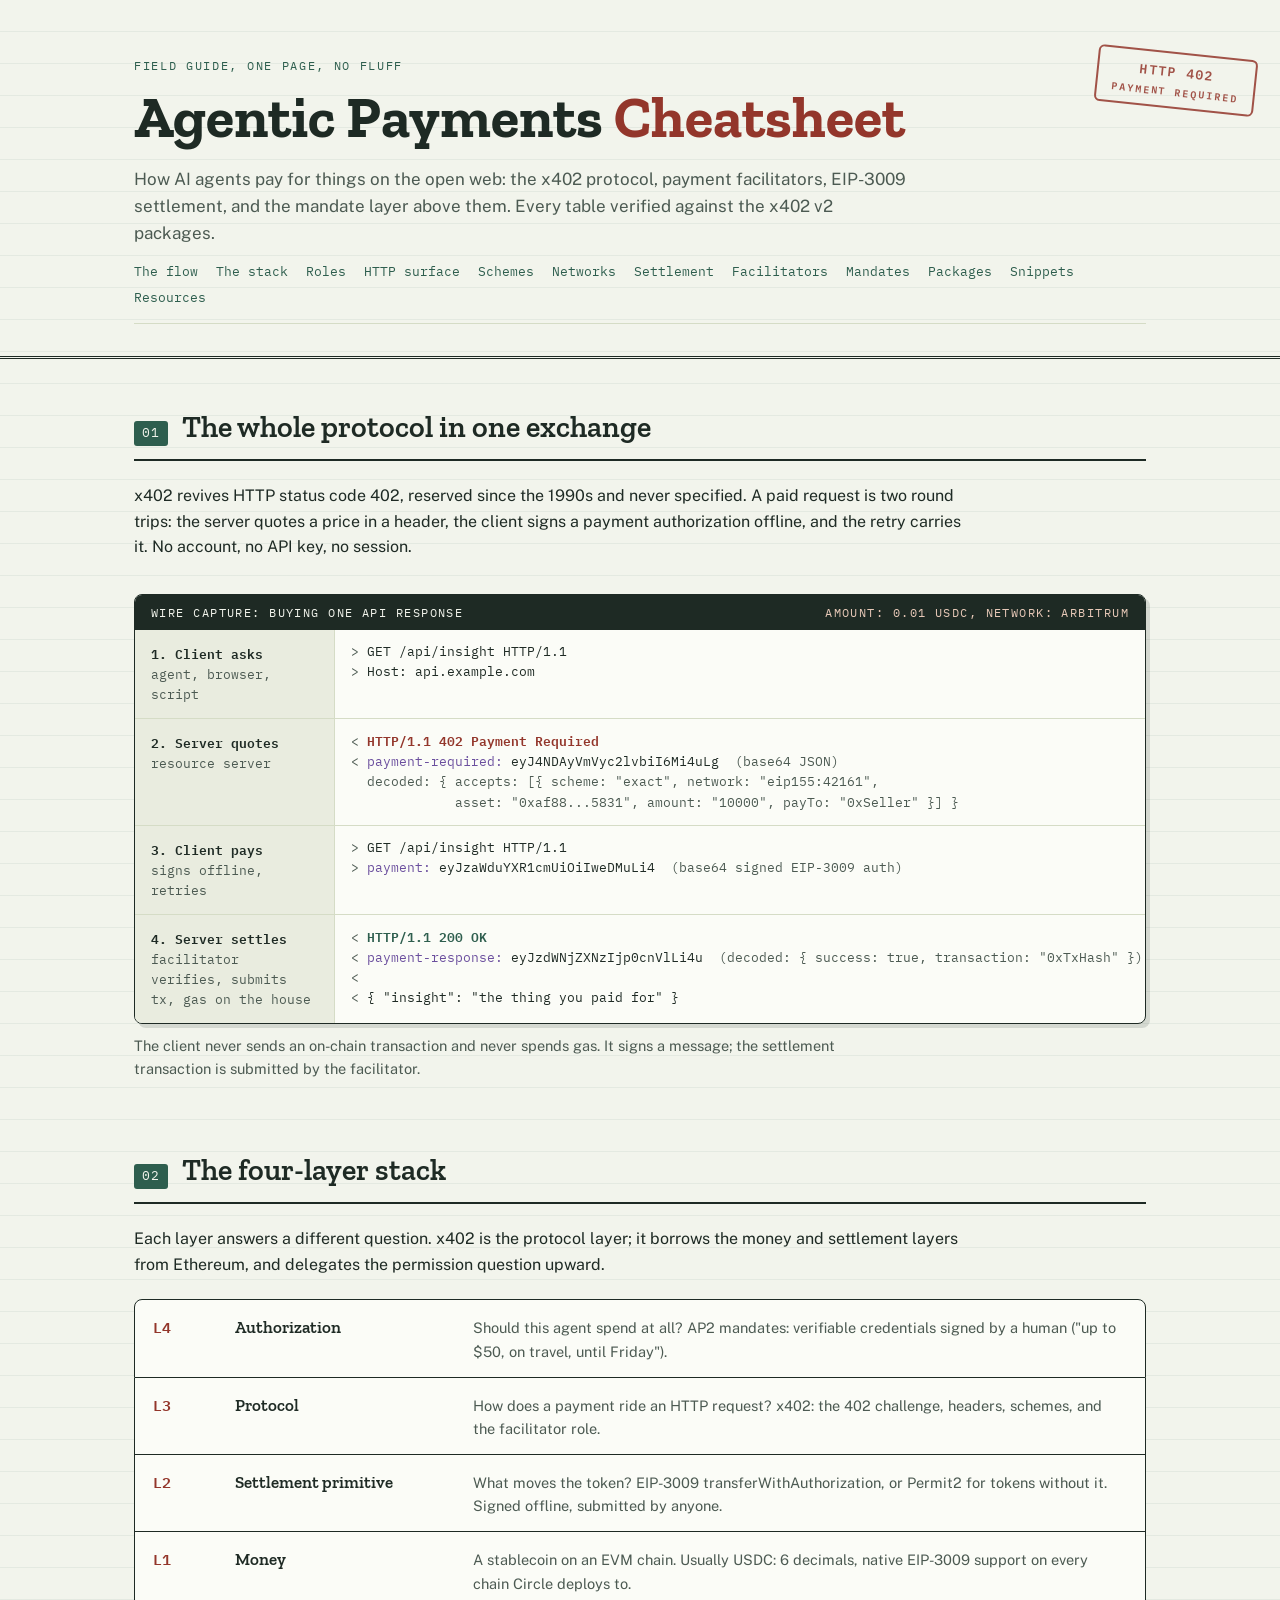
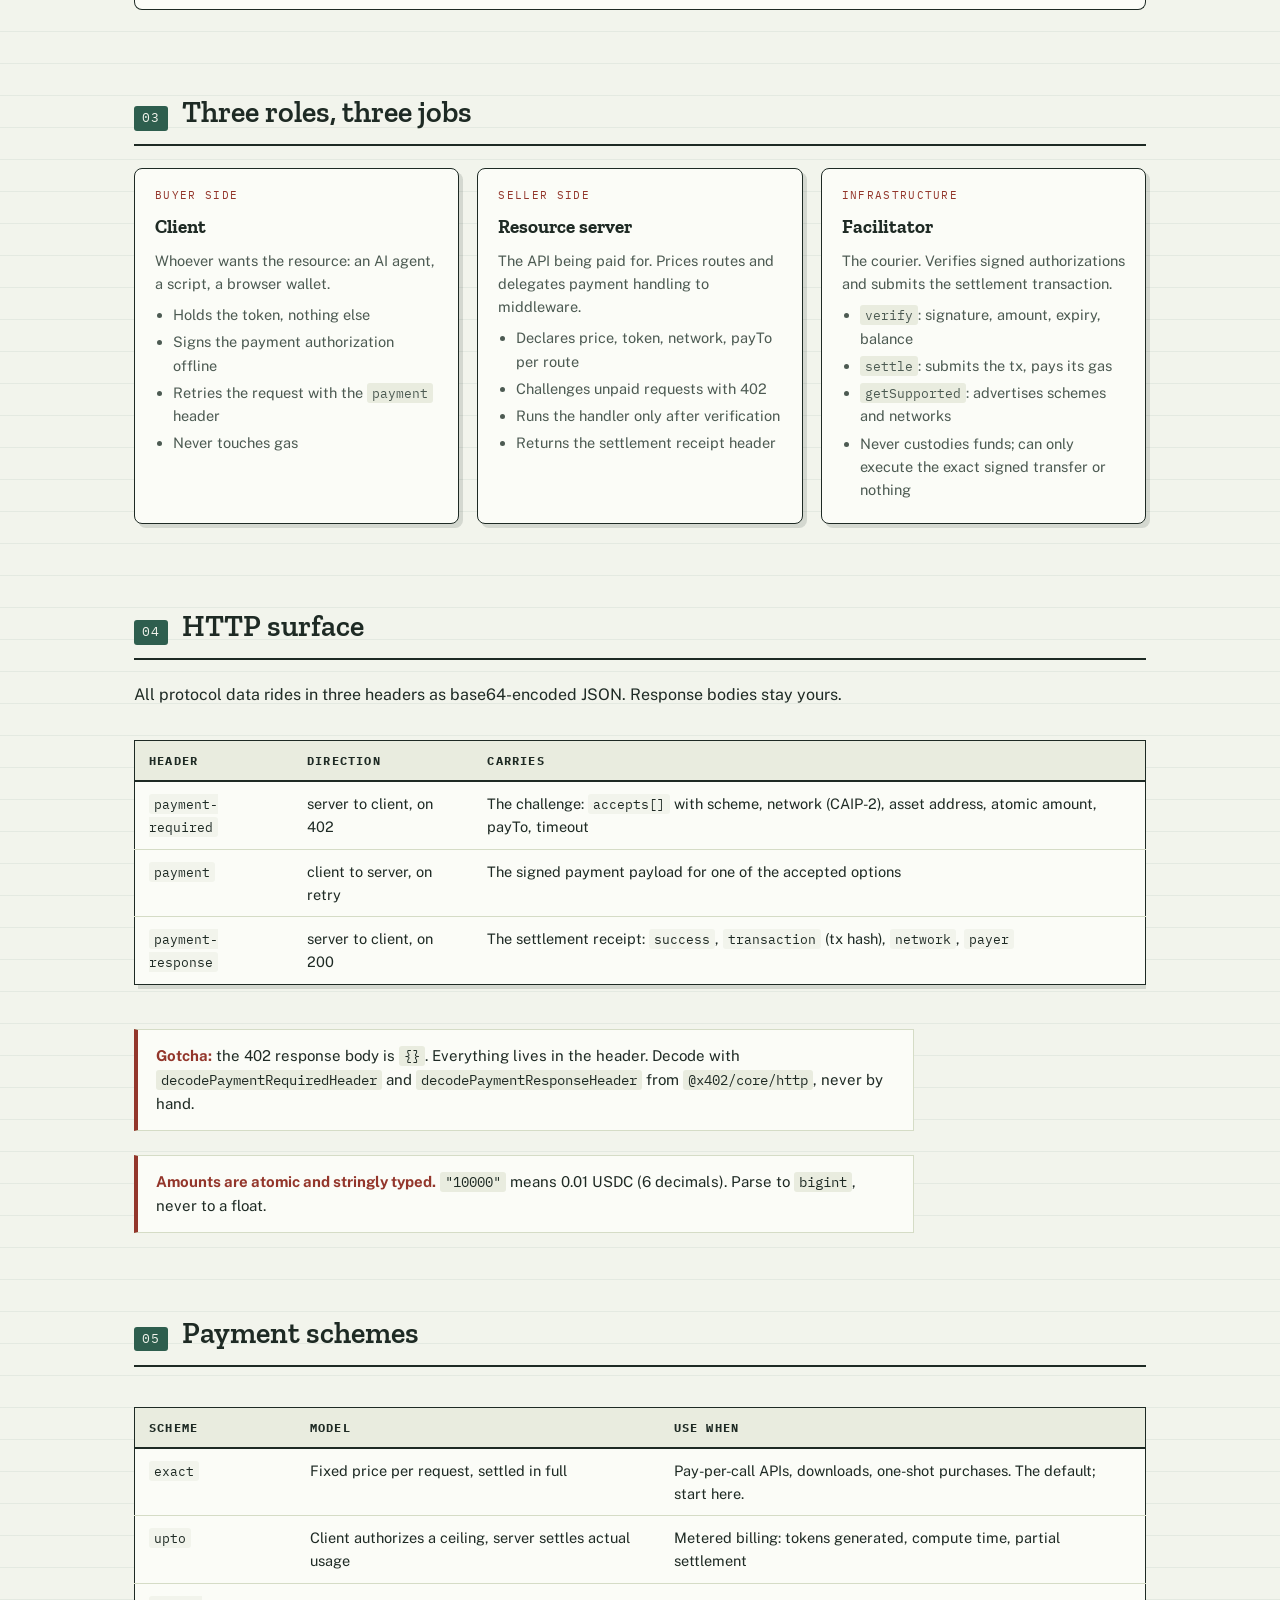
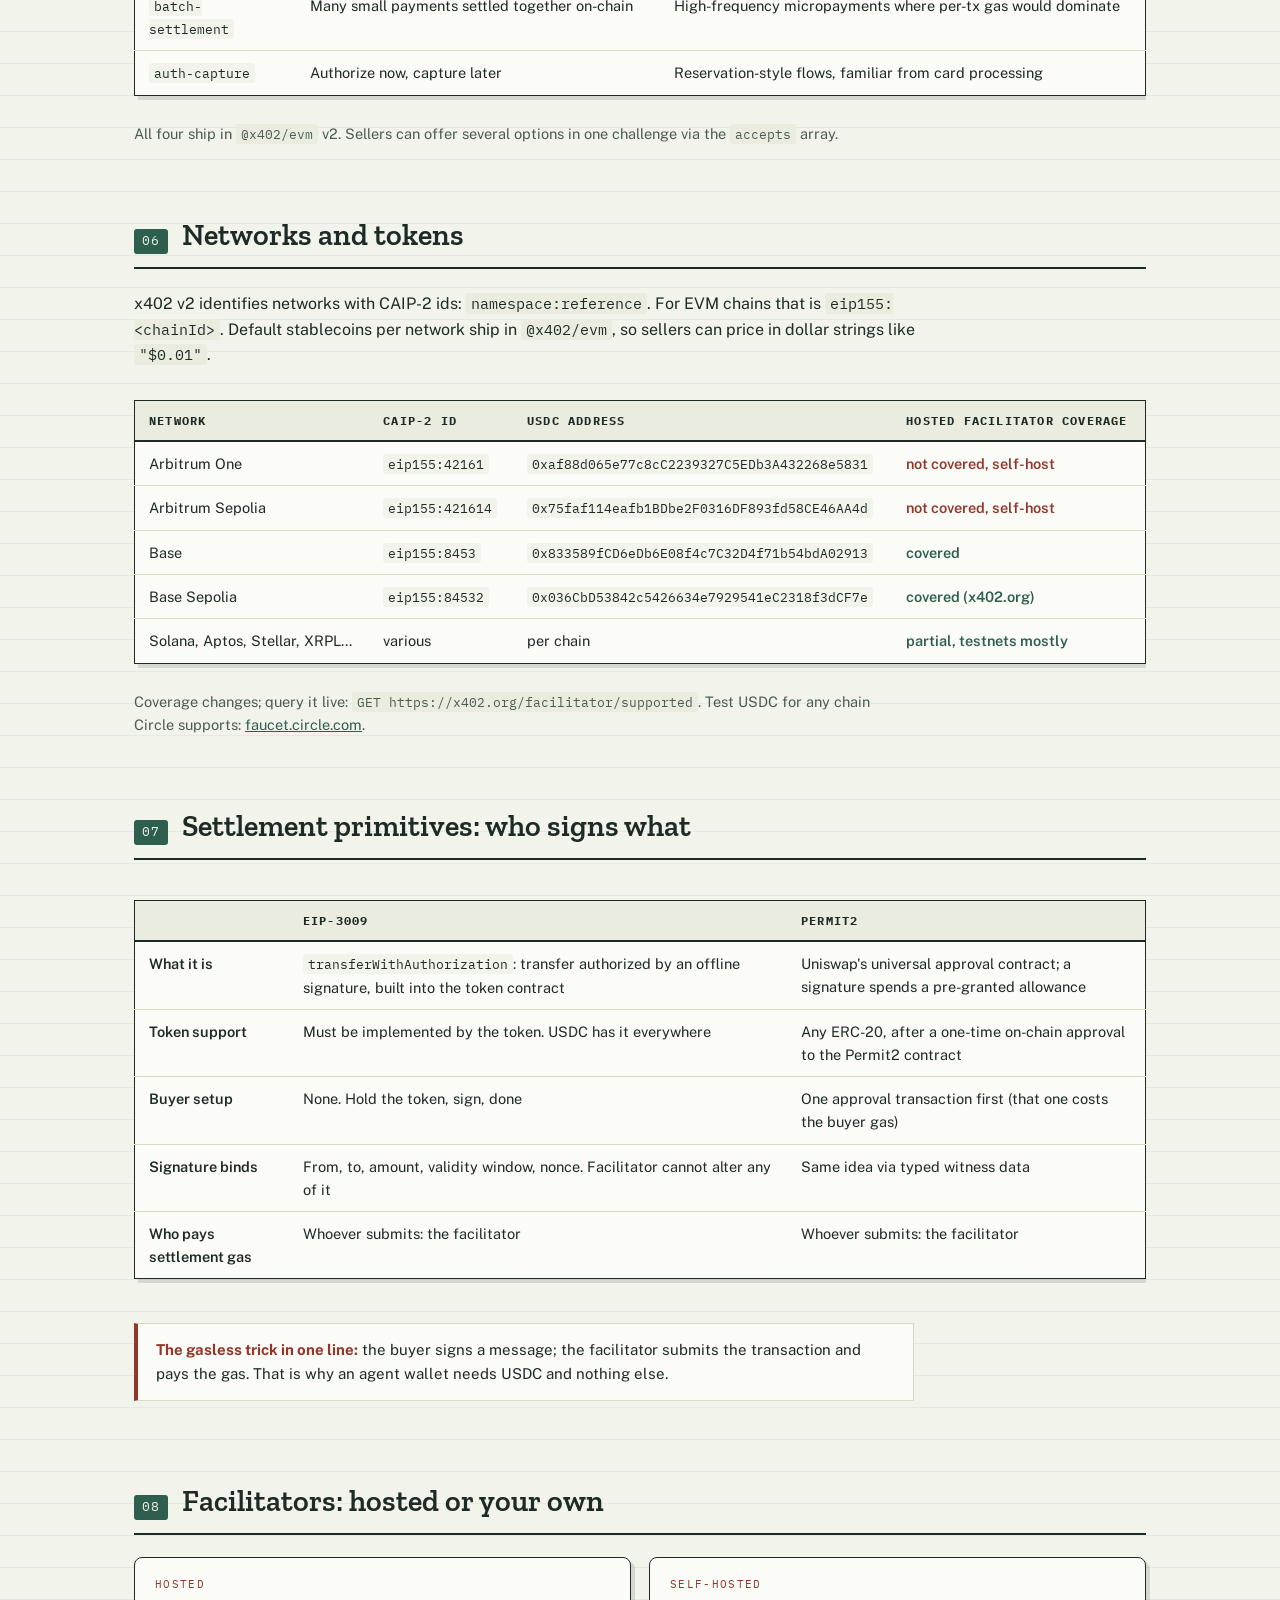
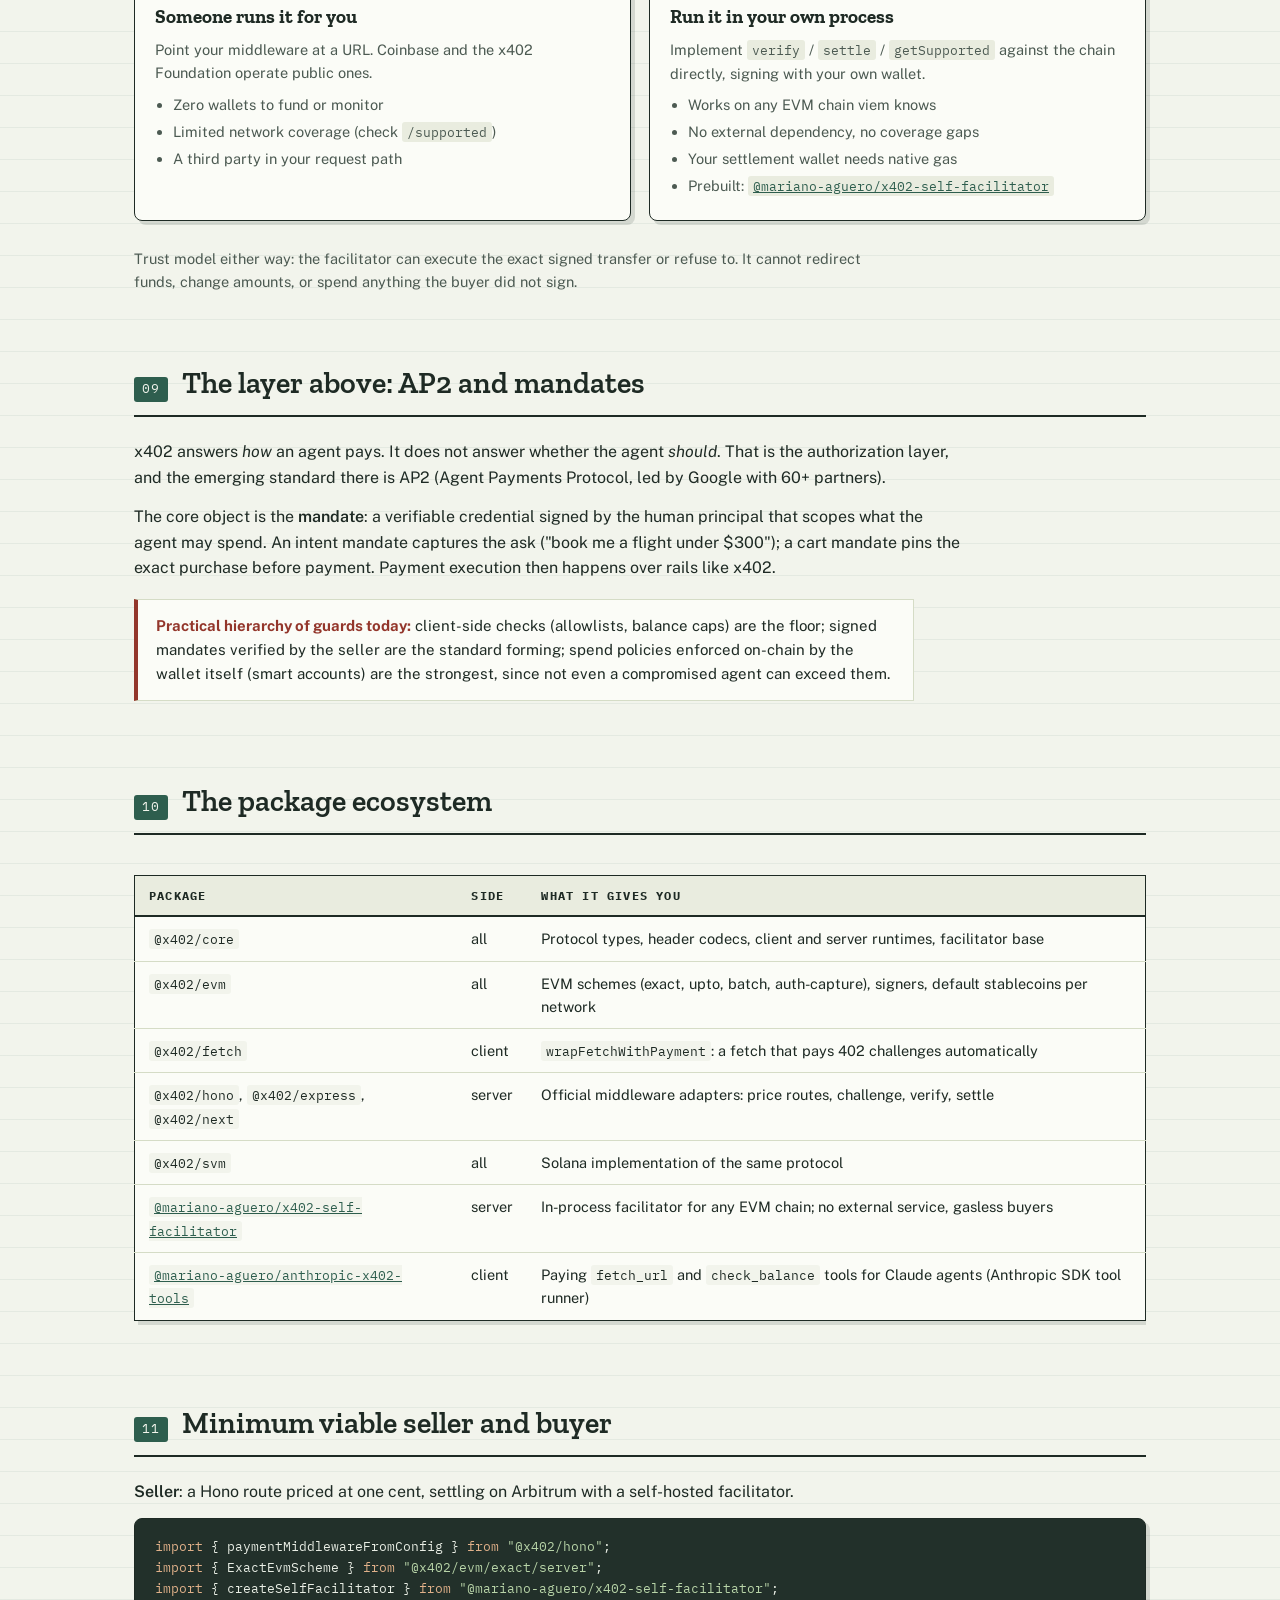
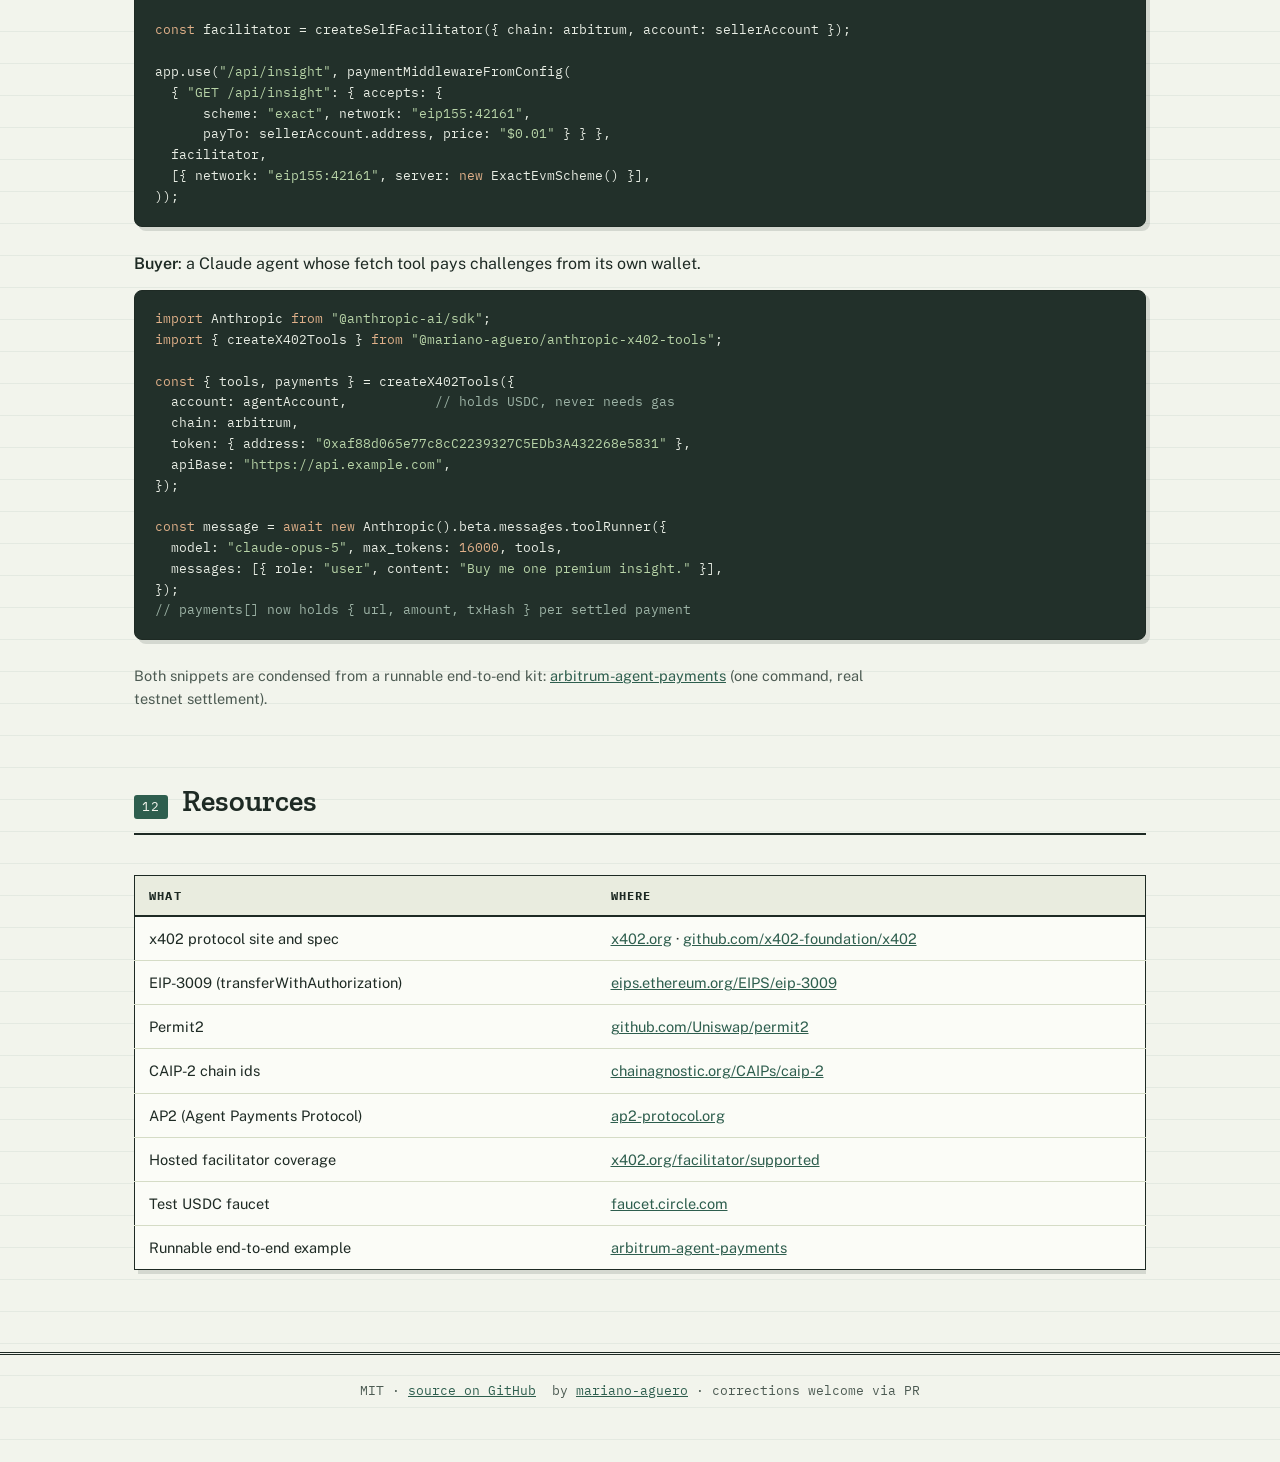
==== index.html @ 31dd8551 "feat: publish the agentic payments cheatsheet Single-page field guide to the x402 stack: the annotat" ====
<!DOCTYPE html>
<html lang="en">
<head>
<meta charset="utf-8">
<meta name="viewport" content="width=device-width, initial-scale=1">
<title>Agentic Payments Cheatsheet: x402, facilitators, EIP-3009 and AP2</title>
<meta name="description" content="A one-page field guide to the AI agent payment stack: the x402 protocol, payment facilitators, EIP-3009 and Permit2 settlement, CAIP-2 networks, and AP2 mandates.">
<link rel="preconnect" href="https://fonts.googleapis.com">
<link rel="preconnect" href="https://fonts.gstatic.com" crossorigin>
<link href="https://fonts.googleapis.com/css2?family=Zilla+Slab:wght@500;600;700&family=Public+Sans:wght@400;500;600&family=IBM+Plex+Mono:wght@400;500;600&display=swap" rel="stylesheet">
<style>
  :root {
    --paper: #f2f4ec;
    --paper-deep: #e9ecdf;
    --rule: #d5dcc6;
    --ink: #1e2a24;
    --ink-soft: #4c5a52;
    --oxblood: #93362b;
    --ledger: #2e5e4e;
    --card: #fbfcf7;
    --mono: "IBM Plex Mono", ui-monospace, SFMono-Regular, Menlo, monospace;
    --sans: "Public Sans", system-ui, -apple-system, sans-serif;
    --slab: "Zilla Slab", Rockwell, serif;
  }
  * { box-sizing: border-box; margin: 0; padding: 0; }
  html { scroll-behavior: smooth; }
  @media (prefers-reduced-motion: reduce) { html { scroll-behavior: auto; } }
  body {
    font-family: var(--sans);
    color: var(--ink);
    background:
      repeating-linear-gradient(to bottom, transparent 0, transparent 31px, rgba(46, 94, 78, 0.07) 31px, rgba(46, 94, 78, 0.07) 32px),
      var(--paper);
    line-height: 1.6;
    font-size: 16px;
  }
  .wrap { max-width: 1060px; margin: 0 auto; padding: 0 24px; }

  /* Masthead */
  header.masthead {
    border-bottom: 3px double var(--ink);
    padding: 56px 0 32px;
    position: relative;
  }
  .masthead .eyebrow {
    font-family: var(--mono);
    font-size: 12px;
    letter-spacing: 0.14em;
    text-transform: uppercase;
    color: var(--ledger);
    margin-bottom: 12px;
  }
  .masthead h1 {
    font-family: var(--slab);
    font-weight: 700;
    font-size: clamp(34px, 6vw, 58px);
    line-height: 1.05;
    max-width: 14em;
  }
  .masthead h1 em { font-style: normal; color: var(--oxblood); }
  .masthead p.lede {
    max-width: 46em;
    margin-top: 18px;
    font-size: 17px;
    color: var(--ink-soft);
  }
  .stamp {
    position: absolute;
    right: 24px;
    top: 52px;
    transform: rotate(6deg);
    font-family: var(--mono);
    font-weight: 600;
    font-size: 13px;
    letter-spacing: 0.1em;
    color: var(--oxblood);
    border: 2.5px solid var(--oxblood);
    border-radius: 6px;
    padding: 8px 14px;
    text-transform: uppercase;
    opacity: 0.85;
    text-align: center;
  }
  .stamp small { display: block; font-size: 10px; letter-spacing: 0.2em; }
  @media (max-width: 720px) { .stamp { position: static; display: inline-block; margin-top: 20px; transform: rotate(-2deg); } }

  nav.toc {
    font-family: var(--mono);
    font-size: 13px;
    padding: 14px 0;
    border-bottom: 1px solid var(--rule);
    display: flex;
    flex-wrap: wrap;
    gap: 6px 18px;
  }
  nav.toc a { color: var(--ledger); text-decoration: none; }
  nav.toc a:hover, nav.toc a:focus-visible { color: var(--oxblood); text-decoration: underline; }

  /* Sections as ledger entries */
  section { padding: 44px 0 8px; }
  .entry-head {
    display: flex;
    align-items: baseline;
    gap: 14px;
    border-bottom: 2px solid var(--ink);
    padding-bottom: 8px;
    margin-bottom: 22px;
  }
  .entry-head .no {
    font-family: var(--mono);
    font-size: 13px;
    color: var(--paper);
    background: var(--ledger);
    padding: 2px 8px;
    border-radius: 3px;
    letter-spacing: 0.06em;
  }
  .entry-head h2 {
    font-family: var(--slab);
    font-weight: 600;
    font-size: clamp(22px, 3.4vw, 30px);
  }
  section > .wrap > p, section .prose p { max-width: 52em; margin-bottom: 14px; }
  .note { color: var(--ink-soft); font-size: 14.5px; max-width: 52em; }
  a { color: var(--ledger); }
  a:hover { color: var(--oxblood); }
  code { font-family: var(--mono); font-size: 0.92em; background: var(--paper-deep); padding: 1px 5px; border-radius: 3px; }
  strong { font-weight: 600; }

  /* Wire capture (hero signature) */
  .wire {
    background: var(--card);
    border: 1.5px solid var(--ink);
    border-radius: 8px;
    box-shadow: 4px 4px 0 rgba(30, 42, 36, 0.14);
    margin: 34px 0 10px;
    overflow: hidden;
  }
  .wire-title {
    font-family: var(--mono);
    font-size: 12px;
    letter-spacing: 0.12em;
    text-transform: uppercase;
    background: var(--ink);
    color: var(--paper);
    padding: 8px 16px;
    display: flex;
    justify-content: space-between;
    gap: 12px;
    flex-wrap: wrap;
  }
  .wire-title .amt { color: #e8c9b8; }
  .wire ol { list-style: none; }
  .wire li {
    display: grid;
    grid-template-columns: 200px 1fr;
    border-top: 1px solid var(--rule);
  }
  .wire li:first-child { border-top: 0; }
  .wire .who {
    font-family: var(--mono);
    font-size: 12.5px;
    padding: 14px 16px;
    color: var(--ink-soft);
    border-right: 1px solid var(--rule);
    background: var(--paper-deep);
  }
  .wire .who b { color: var(--ink); display: block; font-weight: 600; }
  .wire pre {
    font-family: var(--mono);
    font-size: 13px;
    line-height: 1.55;
    padding: 12px 16px;
    overflow-x: auto;
    white-space: pre;
  }
  .wire .c402 { color: var(--oxblood); font-weight: 600; }
  .wire .c200 { color: var(--ledger); font-weight: 600; }
  .wire .hdr { color: #6b4f9e; }
  .wire .dim { color: var(--ink-soft); }
  @media (max-width: 720px) {
    .wire li { grid-template-columns: 1fr; }
    .wire .who { border-right: 0; padding: 10px 16px 4px; }
  }

  /* Ledger table */
  table {
    width: 100%;
    border-collapse: collapse;
    background: var(--card);
    border: 1.5px solid var(--ink);
    font-size: 14.5px;
    margin: 18px 0 26px;
    box-shadow: 4px 4px 0 rgba(30, 42, 36, 0.14);
  }
  th {
    font-family: var(--mono);
    font-size: 12px;
    text-transform: uppercase;
    letter-spacing: 0.1em;
    text-align: left;
    background: var(--paper-deep);
    border-bottom: 2px solid var(--ink);
    padding: 10px 14px;
  }
  td { padding: 10px 14px; border-bottom: 1px solid var(--rule); vertical-align: top; }
  tr:last-child td { border-bottom: 0; }
  td code, th code { background: var(--paper); }
  .tick { color: var(--ledger); font-weight: 600; }
  .cross { color: var(--oxblood); font-weight: 600; }
  .table-scroll { overflow-x: auto; }
  .table-scroll table { min-width: 640px; }

  /* Cards */
  .cards { display: grid; grid-template-columns: repeat(auto-fit, minmax(280px, 1fr)); gap: 18px; margin: 20px 0 26px; }
  .card {
    background: var(--card);
    border: 1.5px solid var(--ink);
    border-radius: 8px;
    padding: 18px 20px;
    box-shadow: 4px 4px 0 rgba(30, 42, 36, 0.14);
  }
  .card h3 { font-family: var(--slab); font-size: 19px; margin-bottom: 6px; }
  .card .tag {
    font-family: var(--mono); font-size: 11px; letter-spacing: 0.12em;
    text-transform: uppercase; color: var(--oxblood); display: block; margin-bottom: 8px;
  }
  .card p { font-size: 14.5px; color: var(--ink-soft); margin-bottom: 8px; }
  .card ul { font-size: 14.5px; color: var(--ink-soft); padding-left: 18px; }
  .card li { margin-bottom: 4px; }

  /* Layer stack */
  .layers { margin: 22px 0 26px; }
  .layer {
    display: grid;
    grid-template-columns: 64px 220px 1fr;
    gap: 0 18px;
    background: var(--card);
    border: 1.5px solid var(--ink);
    border-top-width: 0;
    padding: 14px 18px;
    align-items: baseline;
  }
  .layer:first-child { border-top-width: 1.5px; border-radius: 8px 8px 0 0; }
  .layer:last-child { border-radius: 0 0 8px 8px; }
  .layer .lno { font-family: var(--mono); font-weight: 600; color: var(--oxblood); font-size: 15px; }
  .layer .lname { font-family: var(--slab); font-weight: 600; font-size: 17px; }
  .layer .ldesc { font-size: 14.5px; color: var(--ink-soft); }
  @media (max-width: 720px) {
    .layer { grid-template-columns: 48px 1fr; }
    .layer .ldesc { grid-column: 1 / -1; padding-top: 4px; }
  }

  /* Code snippets */
  pre.snippet {
    background: #22302a;
    color: #e8ede4;
    font-family: var(--mono);
    font-size: 13px;
    line-height: 1.6;
    padding: 18px 20px;
    border-radius: 8px;
    overflow-x: auto;
    margin: 14px 0 24px;
    border: 1.5px solid var(--ink);
    box-shadow: 4px 4px 0 rgba(30, 42, 36, 0.14);
  }
  pre.snippet .cm { color: #9db3a6; }
  pre.snippet .kw { color: #e0b089; }
  pre.snippet .st { color: #b8d4a8; }

  .callout {
    border-left: 4px solid var(--oxblood);
    background: var(--card);
    border-top: 1px solid var(--rule);
    border-right: 1px solid var(--rule);
    border-bottom: 1px solid var(--rule);
    padding: 14px 18px;
    max-width: 52em;
    margin: 18px 0 24px;
    font-size: 15px;
  }
  .callout b { color: var(--oxblood); }

  footer {
    border-top: 3px double var(--ink);
    margin-top: 48px;
    padding: 26px 0 60px;
    font-family: var(--mono);
    font-size: 13px;
    color: var(--ink-soft);
    display: flex;
    justify-content: space-between;
    gap: 16px;
    flex-wrap: wrap;
  }
  footer a { color: var(--ledger); }
  :focus-visible { outline: 3px solid var(--oxblood); outline-offset: 2px; }
</style>
</head>
<body>

<header class="masthead">
  <div class="wrap">
    <p class="eyebrow">Field guide, one page, no fluff</p>
    <h1>Agentic Payments <em>Cheatsheet</em></h1>
    <p class="lede">How AI agents pay for things on the open web: the x402 protocol, payment facilitators, EIP-3009 settlement, and the mandate layer above them. Every table verified against the x402 v2 packages.</p>
    <div class="stamp">HTTP 402<small>Payment Required</small></div>
  </div>
  <div class="wrap">
    <nav class="toc" aria-label="Contents">
      <a href="#flow">The flow</a>
      <a href="#stack">The stack</a>
      <a href="#roles">Roles</a>
      <a href="#http">HTTP surface</a>
      <a href="#schemes">Schemes</a>
      <a href="#networks">Networks</a>
      <a href="#settlement">Settlement</a>
      <a href="#facilitators">Facilitators</a>
      <a href="#mandates">Mandates</a>
      <a href="#packages">Packages</a>
      <a href="#snippets">Snippets</a>
      <a href="#resources">Resources</a>
    </nav>
  </div>
</header>

<section id="flow">
  <div class="wrap">
    <div class="entry-head"><span class="no">01</span><h2>The whole protocol in one exchange</h2></div>
    <p>x402 revives HTTP status code 402, reserved since the 1990s and never specified. A paid request is two round trips: the server quotes a price in a header, the client signs a payment authorization offline, and the retry carries it. No account, no API key, no session.</p>
    <div class="wire">
      <div class="wire-title"><span>wire capture: buying one API response</span><span class="amt">amount: 0.01 USDC, network: arbitrum</span></div>
      <ol>
        <li>
          <div class="who"><b>1. Client asks</b>agent, browser, script</div>
          <pre><span class="dim">&gt;</span> GET /api/insight HTTP/1.1
<span class="dim">&gt;</span> Host: api.example.com</pre>
        </li>
        <li>
          <div class="who"><b>2. Server quotes</b>resource server</div>
          <pre><span class="dim">&lt;</span> <span class="c402">HTTP/1.1 402 Payment Required</span>
<span class="dim">&lt;</span> <span class="hdr">payment-required:</span> eyJ4NDAyVmVyc2lvbiI6Mi4uLg  <span class="dim">(base64 JSON)</span>
  <span class="dim">decoded: { accepts: [{ scheme: "exact", network: "eip155:42161",
             asset: "0xaf88...5831", amount: "10000", payTo: "0xSeller" }] }</span></pre>
        </li>
        <li>
          <div class="who"><b>3. Client pays</b>signs offline, retries</div>
          <pre><span class="dim">&gt;</span> GET /api/insight HTTP/1.1
<span class="dim">&gt;</span> <span class="hdr">payment:</span> eyJzaWduYXR1cmUiOiIweDMuLi4  <span class="dim">(base64 signed EIP-3009 auth)</span></pre>
        </li>
        <li>
          <div class="who"><b>4. Server settles</b>facilitator verifies, submits tx, gas on the house</div>
          <pre><span class="dim">&lt;</span> <span class="c200">HTTP/1.1 200 OK</span>
<span class="dim">&lt;</span> <span class="hdr">payment-response:</span> eyJzdWNjZXNzIjp0cnVlLi4u  <span class="dim">(decoded: { success: true, transaction: "0xTxHash" })</span>
<span class="dim">&lt;</span>
<span class="dim">&lt;</span> { "insight": "the thing you paid for" }</pre>
        </li>
      </ol>
    </div>
    <p class="note">The client never sends an on-chain transaction and never spends gas. It signs a message; the settlement transaction is submitted by the facilitator.</p>
  </div>
</section>

<section id="stack">
  <div class="wrap">
    <div class="entry-head"><span class="no">02</span><h2>The four-layer stack</h2></div>
    <p>Each layer answers a different question. x402 is the protocol layer; it borrows the money and settlement layers from Ethereum, and delegates the permission question upward.</p>
    <div class="layers">
      <div class="layer"><span class="lno">L4</span><span class="lname">Authorization</span><span class="ldesc">Should this agent spend at all? AP2 mandates: verifiable credentials signed by a human ("up to $50, on travel, until Friday").</span></div>
      <div class="layer"><span class="lno">L3</span><span class="lname">Protocol</span><span class="ldesc">How does a payment ride an HTTP request? x402: the 402 challenge, headers, schemes, and the facilitator role.</span></div>
      <div class="layer"><span class="lno">L2</span><span class="lname">Settlement primitive</span><span class="ldesc">What moves the token? EIP-3009 transferWithAuthorization, or Permit2 for tokens without it. Signed offline, submitted by anyone.</span></div>
      <div class="layer"><span class="lno">L1</span><span class="lname">Money</span><span class="ldesc">A stablecoin on an EVM chain. Usually USDC: 6 decimals, native EIP-3009 support on every chain Circle deploys to.</span></div>
    </div>
  </div>
</section>

<section id="roles">
  <div class="wrap">
    <div class="entry-head"><span class="no">03</span><h2>Three roles, three jobs</h2></div>
    <div class="cards">
      <div class="card">
        <span class="tag">Buyer side</span>
        <h3>Client</h3>
        <p>Whoever wants the resource: an AI agent, a script, a browser wallet.</p>
        <ul>
          <li>Holds the token, nothing else</li>
          <li>Signs the payment authorization offline</li>
          <li>Retries the request with the <code>payment</code> header</li>
          <li>Never touches gas</li>
        </ul>
      </div>
      <div class="card">
        <span class="tag">Seller side</span>
        <h3>Resource server</h3>
        <p>The API being paid for. Prices routes and delegates payment handling to middleware.</p>
        <ul>
          <li>Declares price, token, network, payTo per route</li>
          <li>Challenges unpaid requests with 402</li>
          <li>Runs the handler only after verification</li>
          <li>Returns the settlement receipt header</li>
        </ul>
      </div>
      <div class="card">
        <span class="tag">Infrastructure</span>
        <h3>Facilitator</h3>
        <p>The courier. Verifies signed authorizations and submits the settlement transaction.</p>
        <ul>
          <li><code>verify</code>: signature, amount, expiry, balance</li>
          <li><code>settle</code>: submits the tx, pays its gas</li>
          <li><code>getSupported</code>: advertises schemes and networks</li>
          <li>Never custodies funds; can only execute the exact signed transfer or nothing</li>
        </ul>
      </div>
    </div>
  </div>
</section>

<section id="http">
  <div class="wrap">
    <div class="entry-head"><span class="no">04</span><h2>HTTP surface</h2></div>
    <p>All protocol data rides in three headers as base64-encoded JSON. Response bodies stay yours.</p>
    <div class="table-scroll"><table>
      <thead><tr><th>Header</th><th>Direction</th><th>Carries</th></tr></thead>
      <tbody>
        <tr><td><code>payment-required</code></td><td>server to client, on 402</td><td>The challenge: <code>accepts[]</code> with scheme, network (CAIP-2), asset address, atomic amount, payTo, timeout</td></tr>
        <tr><td><code>payment</code></td><td>client to server, on retry</td><td>The signed payment payload for one of the accepted options</td></tr>
        <tr><td><code>payment-response</code></td><td>server to client, on 200</td><td>The settlement receipt: <code>success</code>, <code>transaction</code> (tx hash), <code>network</code>, <code>payer</code></td></tr>
      </tbody>
    </table></div>
    <div class="callout"><b>Gotcha:</b> the 402 response body is <code>{}</code>. Everything lives in the header. Decode with <code>decodePaymentRequiredHeader</code> and <code>decodePaymentResponseHeader</code> from <code>@x402/core/http</code>, never by hand.</div>
    <div class="callout"><b>Amounts are atomic and stringly typed.</b> <code>"10000"</code> means 0.01 USDC (6 decimals). Parse to <code>bigint</code>, never to a float.</div>
  </div>
</section>

<section id="schemes">
  <div class="wrap">
    <div class="entry-head"><span class="no">05</span><h2>Payment schemes</h2></div>
    <div class="table-scroll"><table>
      <thead><tr><th>Scheme</th><th>Model</th><th>Use when</th></tr></thead>
      <tbody>
        <tr><td><code>exact</code></td><td>Fixed price per request, settled in full</td><td>Pay-per-call APIs, downloads, one-shot purchases. The default; start here.</td></tr>
        <tr><td><code>upto</code></td><td>Client authorizes a ceiling, server settles actual usage</td><td>Metered billing: tokens generated, compute time, partial settlement</td></tr>
        <tr><td><code>batch-settlement</code></td><td>Many small payments settled together on-chain</td><td>High-frequency micropayments where per-tx gas would dominate</td></tr>
        <tr><td><code>auth-capture</code></td><td>Authorize now, capture later</td><td>Reservation-style flows, familiar from card processing</td></tr>
      </tbody>
    </table></div>
    <p class="note">All four ship in <code>@x402/evm</code> v2. Sellers can offer several options in one challenge via the <code>accepts</code> array.</p>
  </div>
</section>

<section id="networks">
  <div class="wrap">
    <div class="entry-head"><span class="no">06</span><h2>Networks and tokens</h2></div>
    <p>x402 v2 identifies networks with CAIP-2 ids: <code>namespace:reference</code>. For EVM chains that is <code>eip155:&lt;chainId&gt;</code>. Default stablecoins per network ship in <code>@x402/evm</code>, so sellers can price in dollar strings like <code>"$0.01"</code>.</p>
    <div class="table-scroll"><table>
      <thead><tr><th>Network</th><th>CAIP-2 id</th><th>USDC address</th><th>Hosted facilitator coverage</th></tr></thead>
      <tbody>
        <tr><td>Arbitrum One</td><td><code>eip155:42161</code></td><td><code>0xaf88d065e77c8cC2239327C5EDb3A432268e5831</code></td><td class="cross">not covered, self-host</td></tr>
        <tr><td>Arbitrum Sepolia</td><td><code>eip155:421614</code></td><td><code>0x75faf114eafb1BDbe2F0316DF893fd58CE46AA4d</code></td><td class="cross">not covered, self-host</td></tr>
        <tr><td>Base</td><td><code>eip155:8453</code></td><td><code>0x833589fCD6eDb6E08f4c7C32D4f71b54bdA02913</code></td><td class="tick">covered</td></tr>
        <tr><td>Base Sepolia</td><td><code>eip155:84532</code></td><td><code>0x036CbD53842c5426634e7929541eC2318f3dCF7e</code></td><td class="tick">covered (x402.org)</td></tr>
        <tr><td>Solana, Aptos, Stellar, XRPL...</td><td>various</td><td>per chain</td><td class="tick">partial, testnets mostly</td></tr>
      </tbody>
    </table></div>
    <p class="note">Coverage changes; query it live: <code>GET https://x402.org/facilitator/supported</code>. Test USDC for any chain Circle supports: <a href="https://faucet.circle.com">faucet.circle.com</a>.</p>
  </div>
</section>

<section id="settlement">
  <div class="wrap">
    <div class="entry-head"><span class="no">07</span><h2>Settlement primitives: who signs what</h2></div>
    <div class="table-scroll"><table>
      <thead><tr><th></th><th>EIP-3009</th><th>Permit2</th></tr></thead>
      <tbody>
        <tr><td><strong>What it is</strong></td><td><code>transferWithAuthorization</code>: transfer authorized by an offline signature, built into the token contract</td><td>Uniswap's universal approval contract; a signature spends a pre-granted allowance</td></tr>
        <tr><td><strong>Token support</strong></td><td>Must be implemented by the token. USDC has it everywhere</td><td>Any ERC-20, after a one-time on-chain approval to the Permit2 contract</td></tr>
        <tr><td><strong>Buyer setup</strong></td><td>None. Hold the token, sign, done</td><td>One approval transaction first (that one costs the buyer gas)</td></tr>
        <tr><td><strong>Signature binds</strong></td><td>From, to, amount, validity window, nonce. Facilitator cannot alter any of it</td><td>Same idea via typed witness data</td></tr>
        <tr><td><strong>Who pays settlement gas</strong></td><td>Whoever submits: the facilitator</td><td>Whoever submits: the facilitator</td></tr>
      </tbody>
    </table></div>
    <div class="callout"><b>The gasless trick in one line:</b> the buyer signs a message; the facilitator submits the transaction and pays the gas. That is why an agent wallet needs USDC and nothing else.</div>
  </div>
</section>

<section id="facilitators">
  <div class="wrap">
    <div class="entry-head"><span class="no">08</span><h2>Facilitators: hosted or your own</h2></div>
    <div class="cards">
      <div class="card">
        <span class="tag">Hosted</span>
        <h3>Someone runs it for you</h3>
        <p>Point your middleware at a URL. Coinbase and the x402 Foundation operate public ones.</p>
        <ul>
          <li>Zero wallets to fund or monitor</li>
          <li>Limited network coverage (check <code>/supported</code>)</li>
          <li>A third party in your request path</li>
        </ul>
      </div>
      <div class="card">
        <span class="tag">Self-hosted</span>
        <h3>Run it in your own process</h3>
        <p>Implement <code>verify</code> / <code>settle</code> / <code>getSupported</code> against the chain directly, signing with your own wallet.</p>
        <ul>
          <li>Works on any EVM chain viem knows</li>
          <li>No external dependency, no coverage gaps</li>
          <li>Your settlement wallet needs native gas</li>
          <li>Prebuilt: <a href="https://www.npmjs.com/package/@mariano-aguero/x402-self-facilitator"><code>@mariano-aguero/x402-self-facilitator</code></a></li>
        </ul>
      </div>
    </div>
    <p class="note">Trust model either way: the facilitator can execute the exact signed transfer or refuse to. It cannot redirect funds, change amounts, or spend anything the buyer did not sign.</p>
  </div>
</section>

<section id="mandates">
  <div class="wrap">
    <div class="entry-head"><span class="no">09</span><h2>The layer above: AP2 and mandates</h2></div>
    <p>x402 answers <em>how</em> an agent pays. It does not answer whether the agent <em>should</em>. That is the authorization layer, and the emerging standard there is AP2 (Agent Payments Protocol, led by Google with 60+ partners).</p>
    <p>The core object is the <strong>mandate</strong>: a verifiable credential signed by the human principal that scopes what the agent may spend. An intent mandate captures the ask ("book me a flight under $300"); a cart mandate pins the exact purchase before payment. Payment execution then happens over rails like x402.</p>
    <div class="callout"><b>Practical hierarchy of guards today:</b> client-side checks (allowlists, balance caps) are the floor; signed mandates verified by the seller are the standard forming; spend policies enforced on-chain by the wallet itself (smart accounts) are the strongest, since not even a compromised agent can exceed them.</div>
  </div>
</section>

<section id="packages">
  <div class="wrap">
    <div class="entry-head"><span class="no">10</span><h2>The package ecosystem</h2></div>
    <div class="table-scroll"><table>
      <thead><tr><th>Package</th><th>Side</th><th>What it gives you</th></tr></thead>
      <tbody>
        <tr><td><code>@x402/core</code></td><td>all</td><td>Protocol types, header codecs, client and server runtimes, facilitator base</td></tr>
        <tr><td><code>@x402/evm</code></td><td>all</td><td>EVM schemes (exact, upto, batch, auth-capture), signers, default stablecoins per network</td></tr>
        <tr><td><code>@x402/fetch</code></td><td>client</td><td><code>wrapFetchWithPayment</code>: a fetch that pays 402 challenges automatically</td></tr>
        <tr><td><code>@x402/hono</code>, <code>@x402/express</code>, <code>@x402/next</code></td><td>server</td><td>Official middleware adapters: price routes, challenge, verify, settle</td></tr>
        <tr><td><code>@x402/svm</code></td><td>all</td><td>Solana implementation of the same protocol</td></tr>
        <tr><td><a href="https://www.npmjs.com/package/@mariano-aguero/x402-self-facilitator"><code>@mariano-aguero/x402-self-facilitator</code></a></td><td>server</td><td>In-process facilitator for any EVM chain; no external service, gasless buyers</td></tr>
        <tr><td><a href="https://www.npmjs.com/package/@mariano-aguero/anthropic-x402-tools"><code>@mariano-aguero/anthropic-x402-tools</code></a></td><td>client</td><td>Paying <code>fetch_url</code> and <code>check_balance</code> tools for Claude agents (Anthropic SDK tool runner)</td></tr>
      </tbody>
    </table></div>
  </div>
</section>

<section id="snippets">
  <div class="wrap">
    <div class="entry-head"><span class="no">11</span><h2>Minimum viable seller and buyer</h2></div>
    <p><strong>Seller</strong>: a Hono route priced at one cent, settling on Arbitrum with a self-hosted facilitator.</p>
    <pre class="snippet"><span class="kw">import</span> { paymentMiddlewareFromConfig } <span class="kw">from</span> <span class="st">"@x402/hono"</span>;
<span class="kw">import</span> { ExactEvmScheme } <span class="kw">from</span> <span class="st">"@x402/evm/exact/server"</span>;
<span class="kw">import</span> { createSelfFacilitator } <span class="kw">from</span> <span class="st">"@mariano-aguero/x402-self-facilitator"</span>;

<span class="kw">const</span> facilitator = createSelfFacilitator({ chain: arbitrum, account: sellerAccount });

app.use(<span class="st">"/api/insight"</span>, paymentMiddlewareFromConfig(
  { <span class="st">"GET /api/insight"</span>: { accepts: {
      scheme: <span class="st">"exact"</span>, network: <span class="st">"eip155:42161"</span>,
      payTo: sellerAccount.address, price: <span class="st">"$0.01"</span> } } },
  facilitator,
  [{ network: <span class="st">"eip155:42161"</span>, server: <span class="kw">new</span> ExactEvmScheme() }],
));</pre>
    <p><strong>Buyer</strong>: a Claude agent whose fetch tool pays challenges from its own wallet.</p>
    <pre class="snippet"><span class="kw">import</span> Anthropic <span class="kw">from</span> <span class="st">"@anthropic-ai/sdk"</span>;
<span class="kw">import</span> { createX402Tools } <span class="kw">from</span> <span class="st">"@mariano-aguero/anthropic-x402-tools"</span>;

<span class="kw">const</span> { tools, payments } = createX402Tools({
  account: agentAccount,           <span class="cm">// holds USDC, never needs gas</span>
  chain: arbitrum,
  token: { address: <span class="st">"0xaf88d065e77c8cC2239327C5EDb3A432268e5831"</span> },
  apiBase: <span class="st">"https://api.example.com"</span>,
});

<span class="kw">const</span> message = <span class="kw">await</span> <span class="kw">new</span> Anthropic().beta.messages.toolRunner({
  model: <span class="st">"claude-opus-5"</span>, max_tokens: <span class="kw">16000</span>, tools,
  messages: [{ role: <span class="st">"user"</span>, content: <span class="st">"Buy me one premium insight."</span> }],
});
<span class="cm">// payments[] now holds { url, amount, txHash } per settled payment</span></pre>
    <p class="note">Both snippets are condensed from a runnable end-to-end kit: <a href="https://github.com/mariano-aguero/arbitrum-agent-payments">arbitrum-agent-payments</a> (one command, real testnet settlement).</p>
  </div>
</section>

<section id="resources">
  <div class="wrap">
    <div class="entry-head"><span class="no">12</span><h2>Resources</h2></div>
    <div class="table-scroll"><table>
      <thead><tr><th>What</th><th>Where</th></tr></thead>
      <tbody>
        <tr><td>x402 protocol site and spec</td><td><a href="https://x402.org">x402.org</a> · <a href="https://github.com/x402-foundation/x402">github.com/x402-foundation/x402</a></td></tr>
        <tr><td>EIP-3009 (transferWithAuthorization)</td><td><a href="https://eips.ethereum.org/EIPS/eip-3009">eips.ethereum.org/EIPS/eip-3009</a></td></tr>
        <tr><td>Permit2</td><td><a href="https://github.com/Uniswap/permit2">github.com/Uniswap/permit2</a></td></tr>
        <tr><td>CAIP-2 chain ids</td><td><a href="https://chainagnostic.org/CAIPs/caip-2">chainagnostic.org/CAIPs/caip-2</a></td></tr>
        <tr><td>AP2 (Agent Payments Protocol)</td><td><a href="https://ap2-protocol.org">ap2-protocol.org</a></td></tr>
        <tr><td>Hosted facilitator coverage</td><td><a href="https://x402.org/facilitator/supported">x402.org/facilitator/supported</a></td></tr>
        <tr><td>Test USDC faucet</td><td><a href="https://faucet.circle.com">faucet.circle.com</a></td></tr>
        <tr><td>Runnable end-to-end example</td><td><a href="https://github.com/mariano-aguero/arbitrum-agent-payments">arbitrum-agent-payments</a></td></tr>
      </tbody>
    </table></div>
  </div>
</section>

<footer>
  <div class="wrap" style="display:flex; justify-content:space-between; gap:16px; flex-wrap:wrap;">
    <span>MIT · <a href="https://github.com/mariano-aguero/agentic-payments-cheatsheet">source on GitHub</a></span>
    <span>by <a href="https://github.com/mariano-aguero">mariano-aguero</a> · corrections welcome via PR</span>
  </div>
</footer>

</body>
</html>
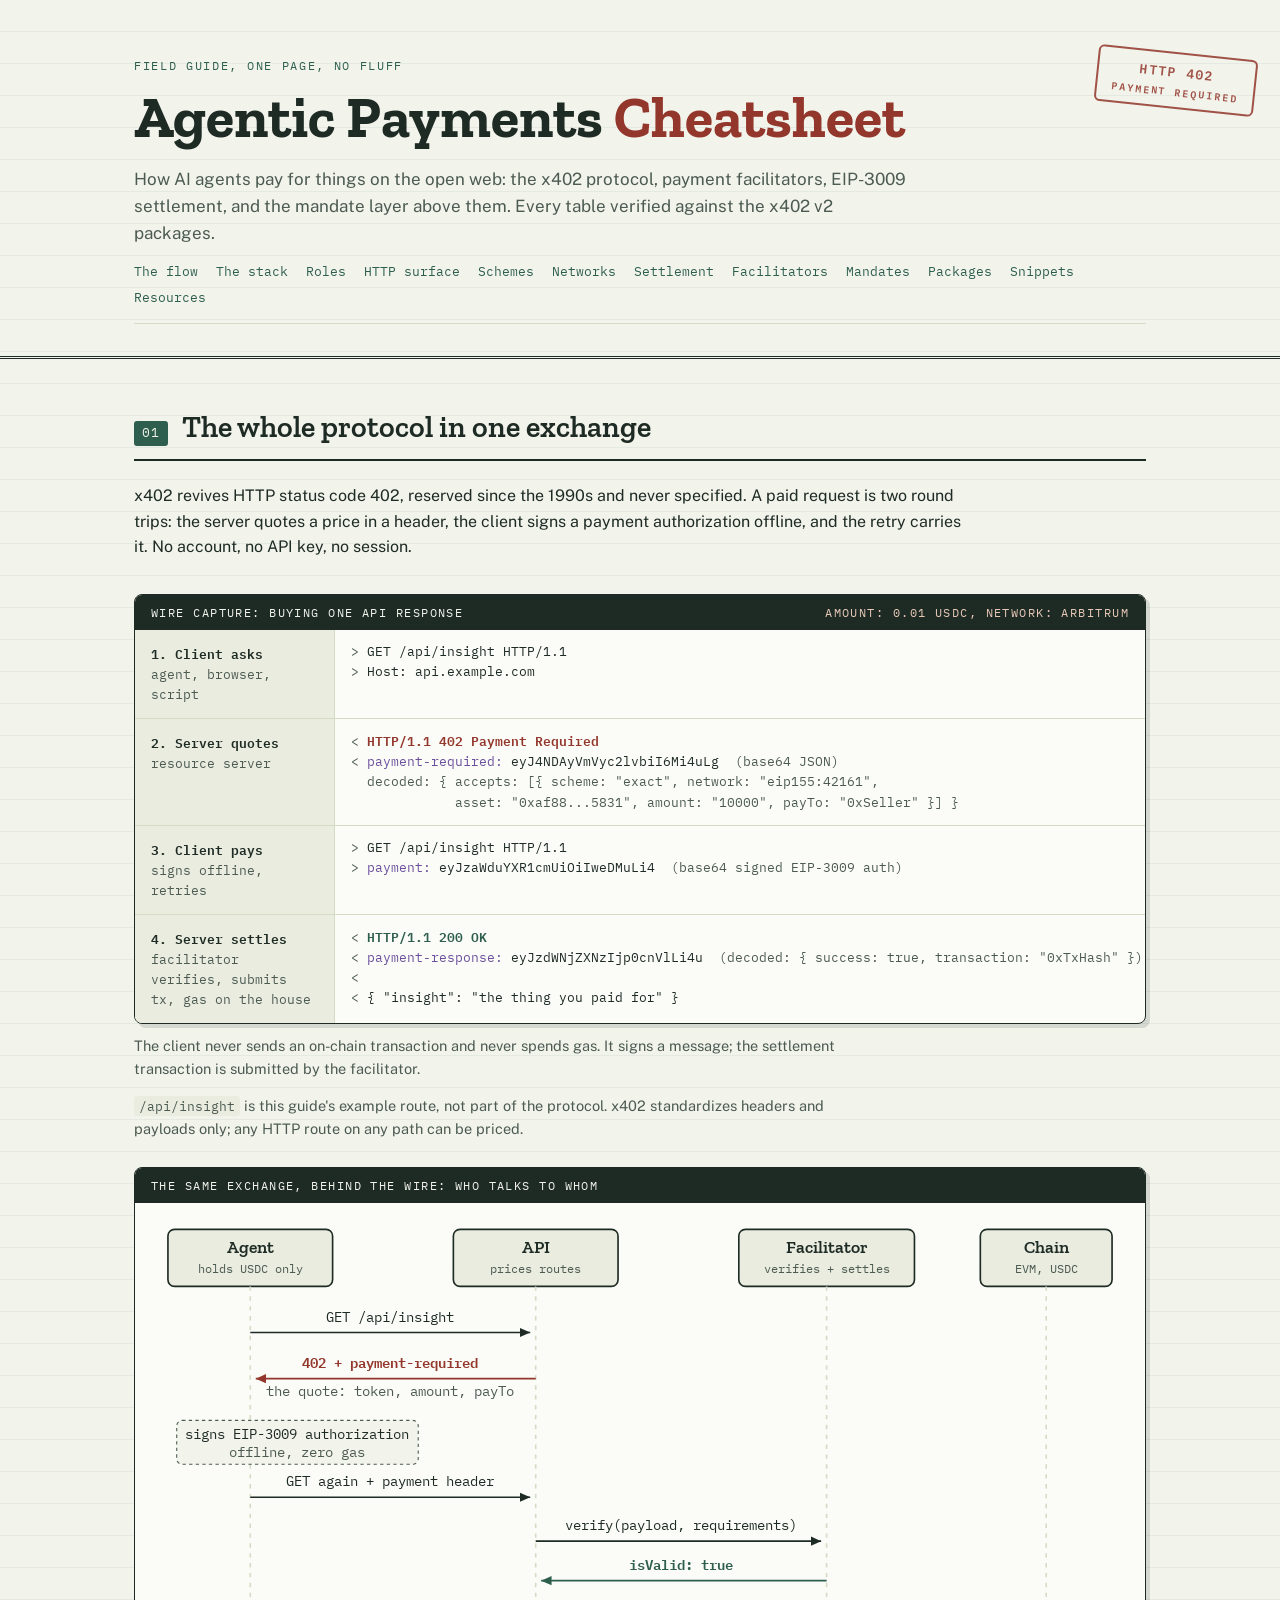
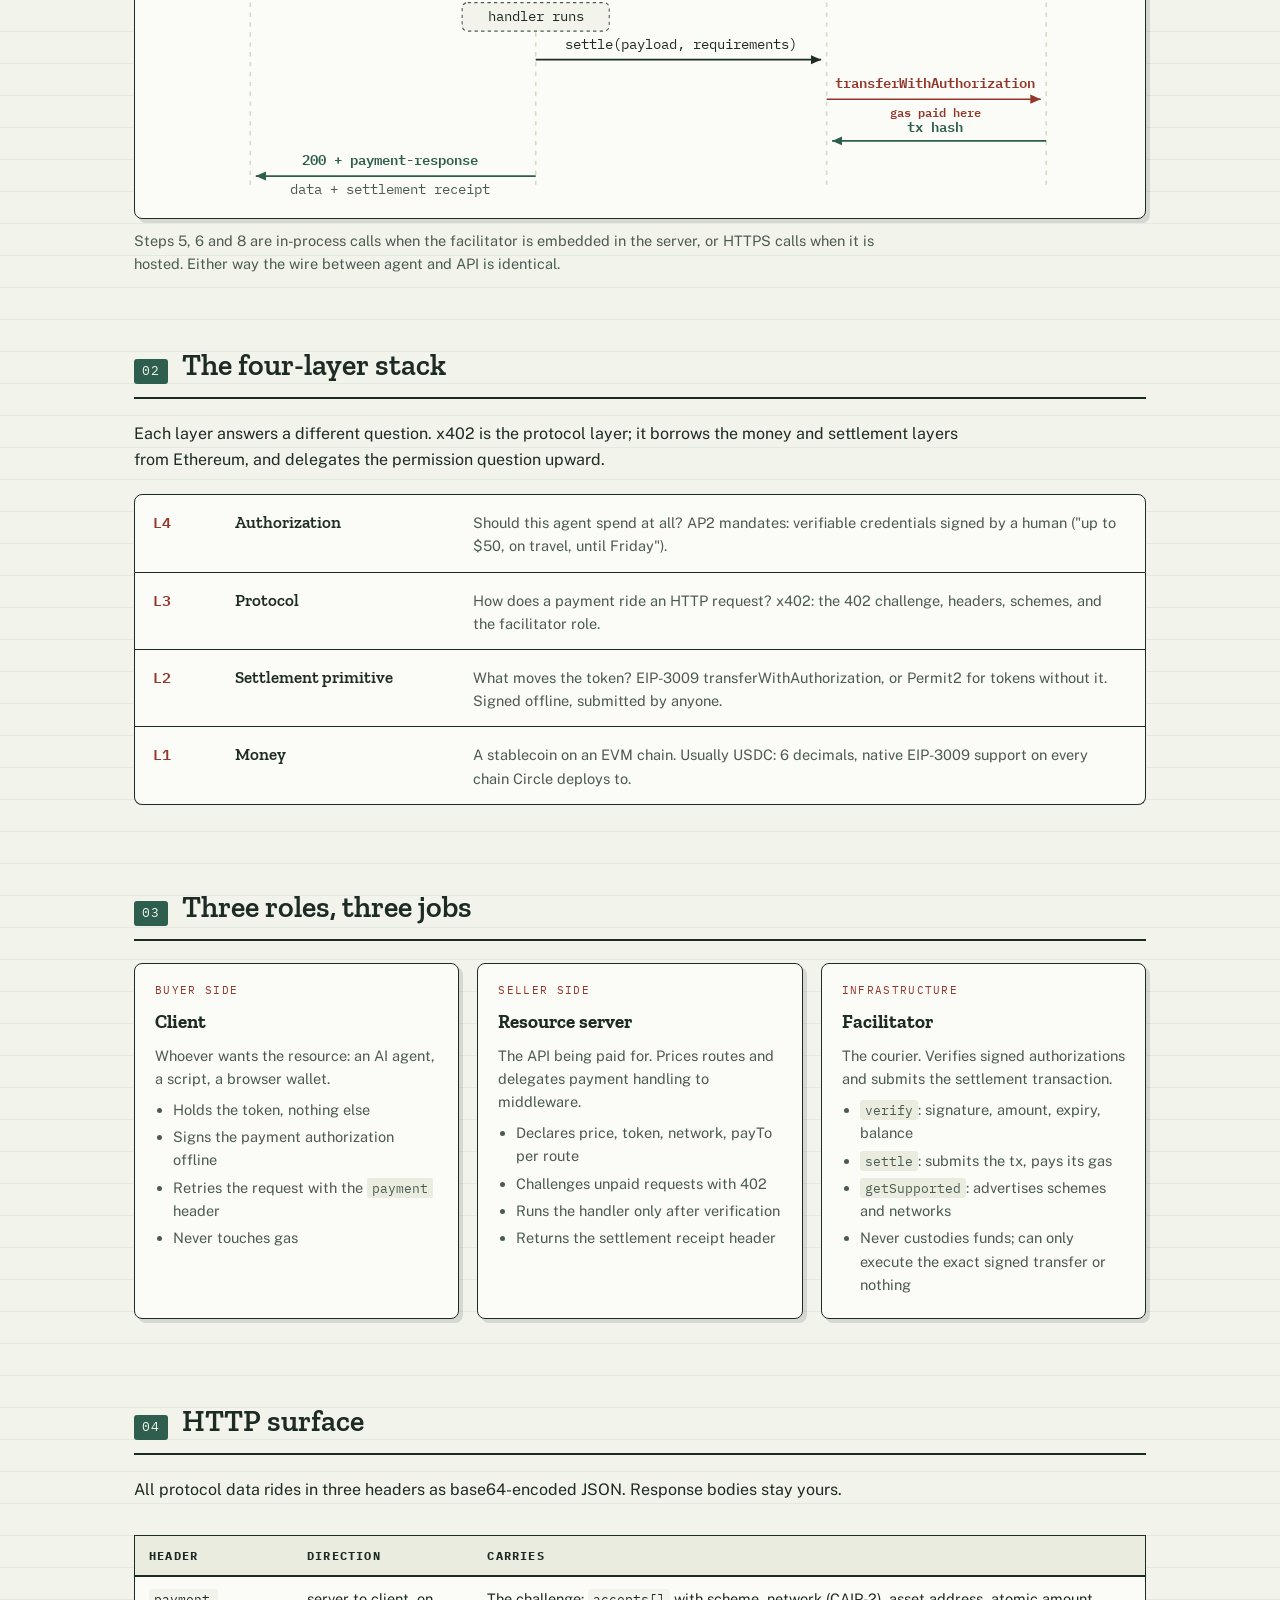
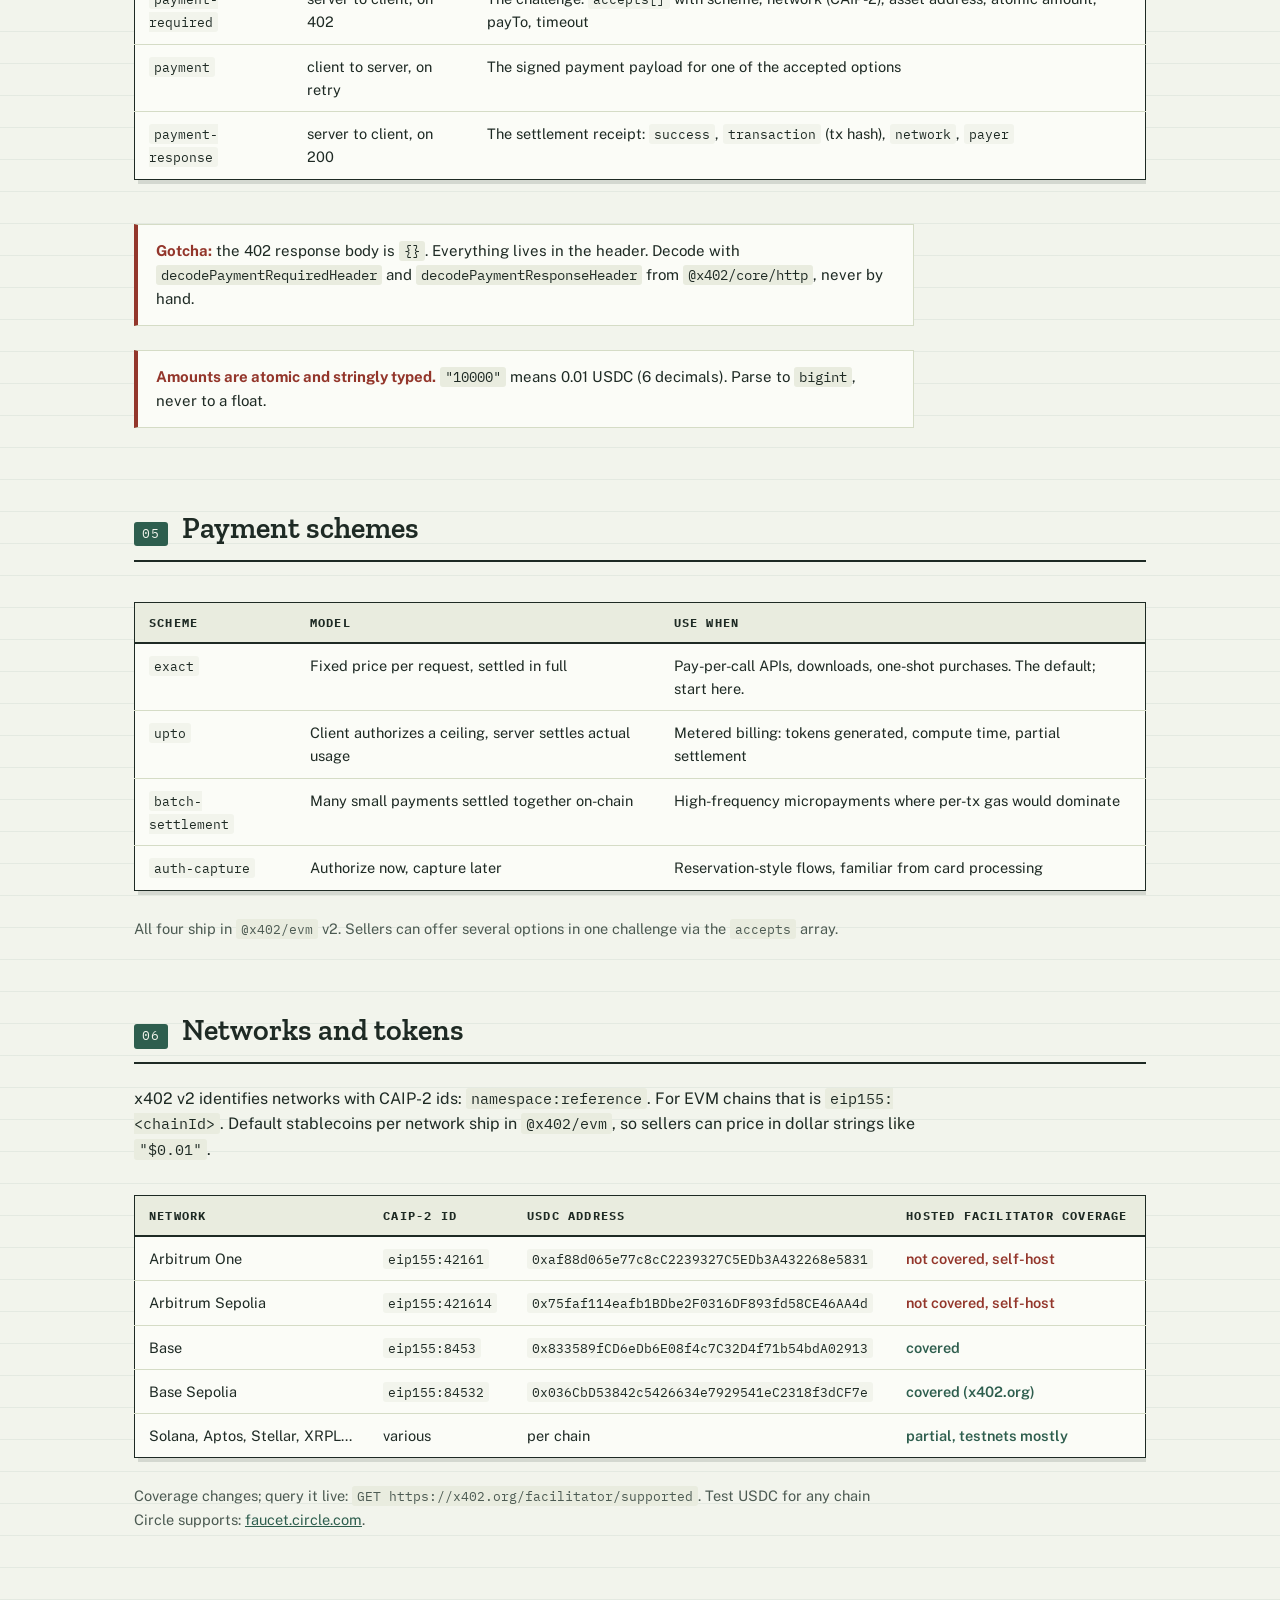
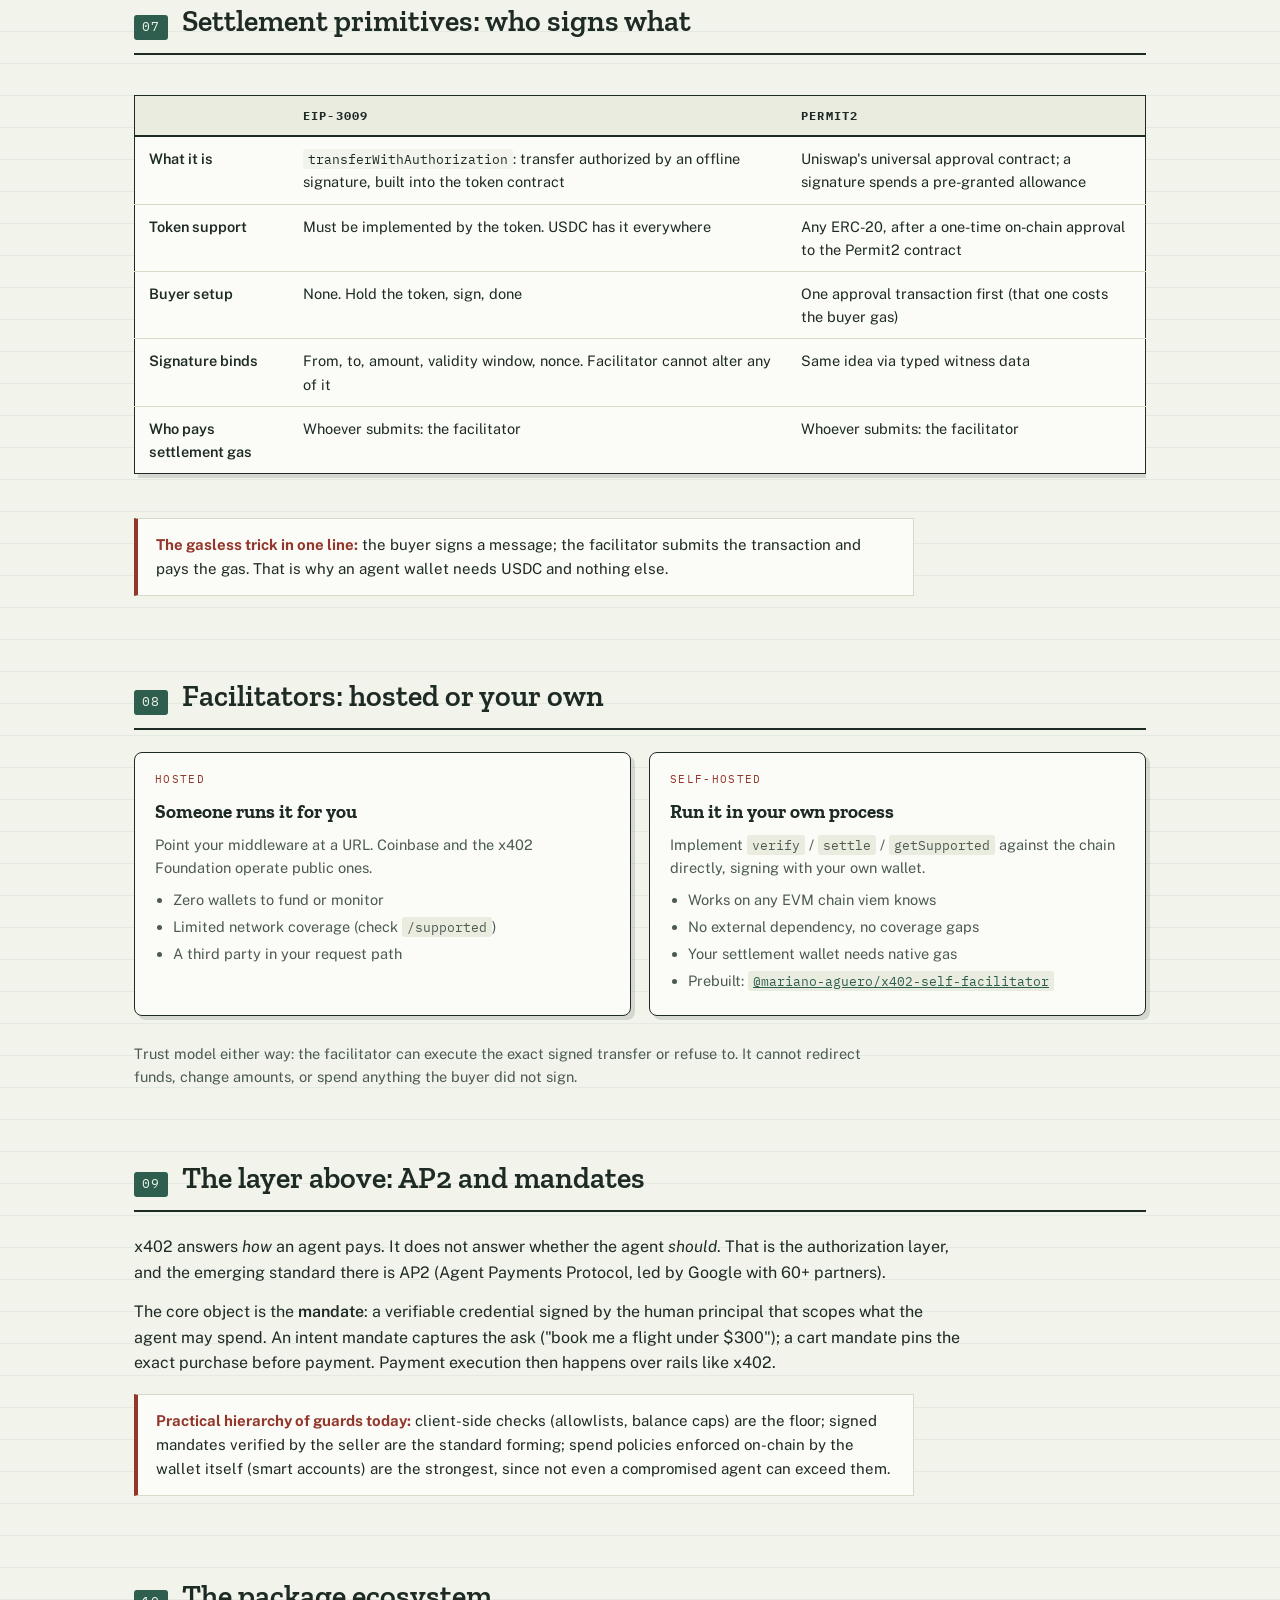
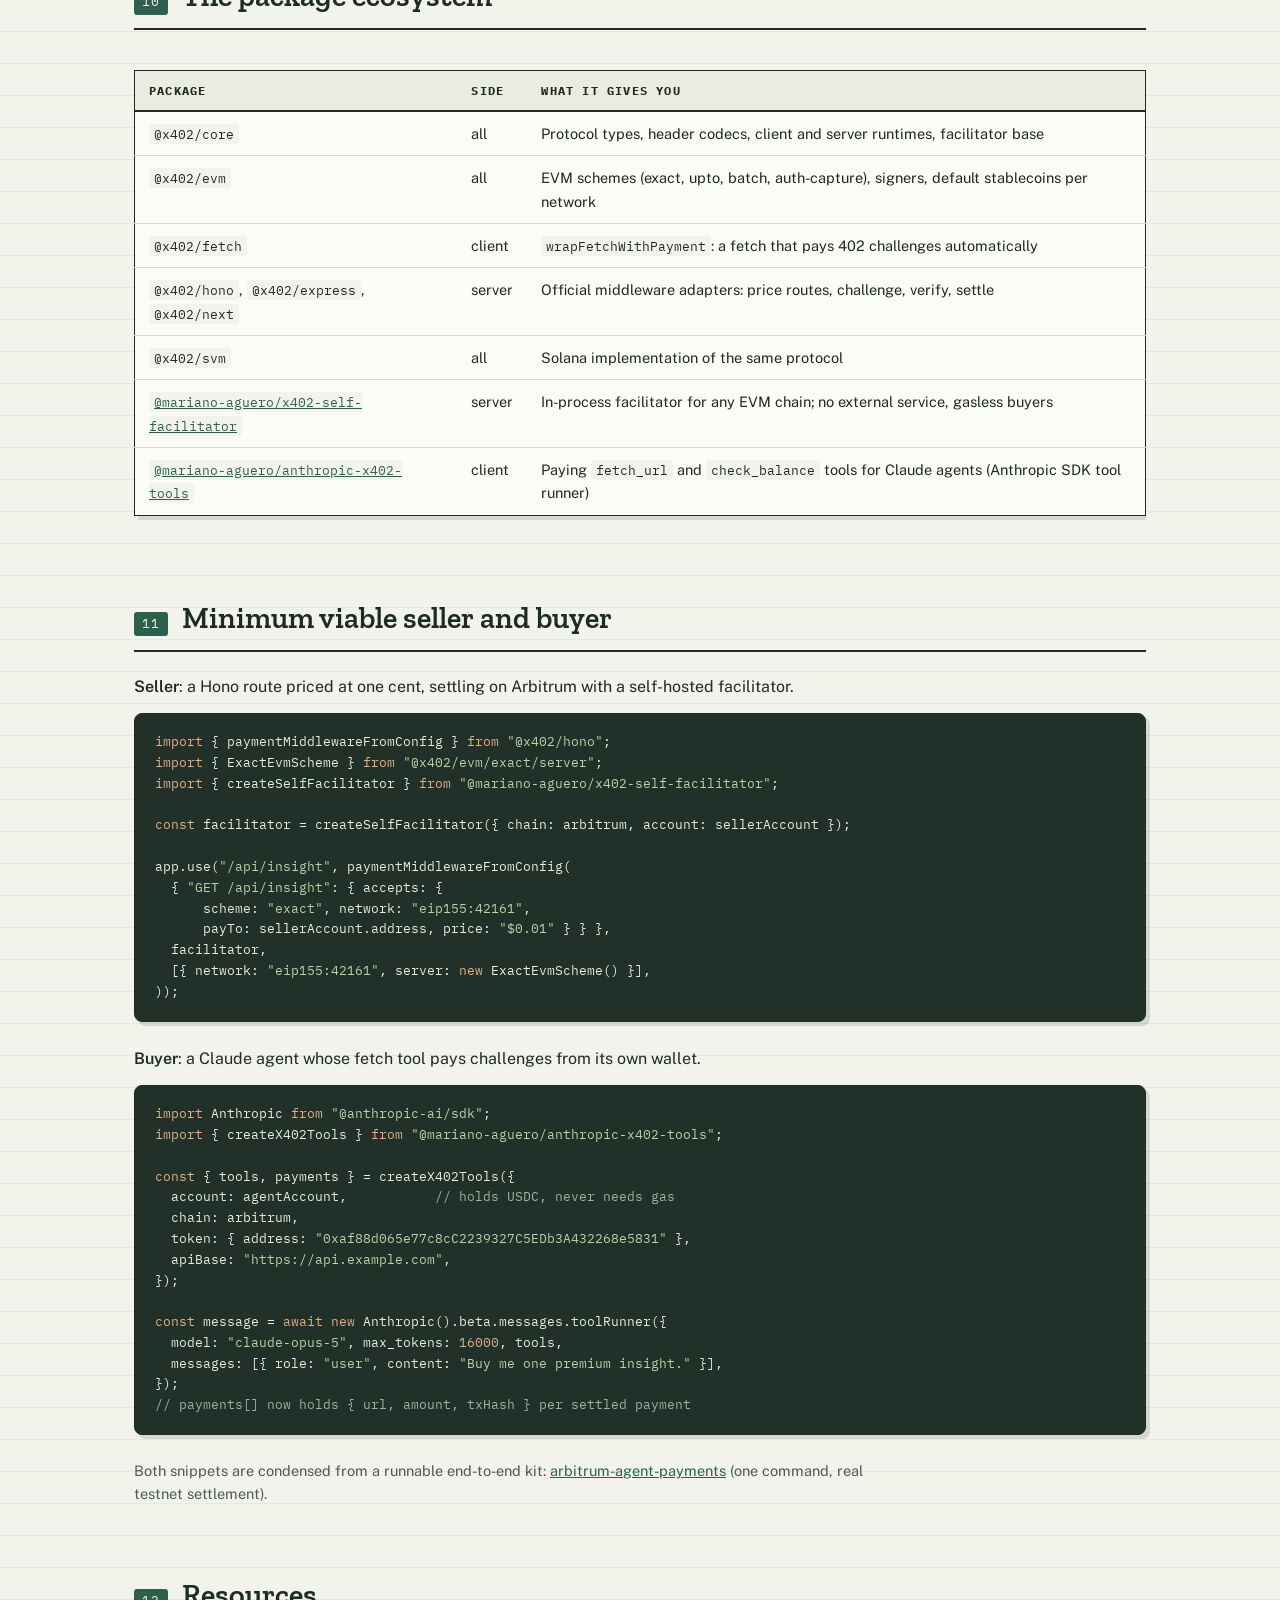
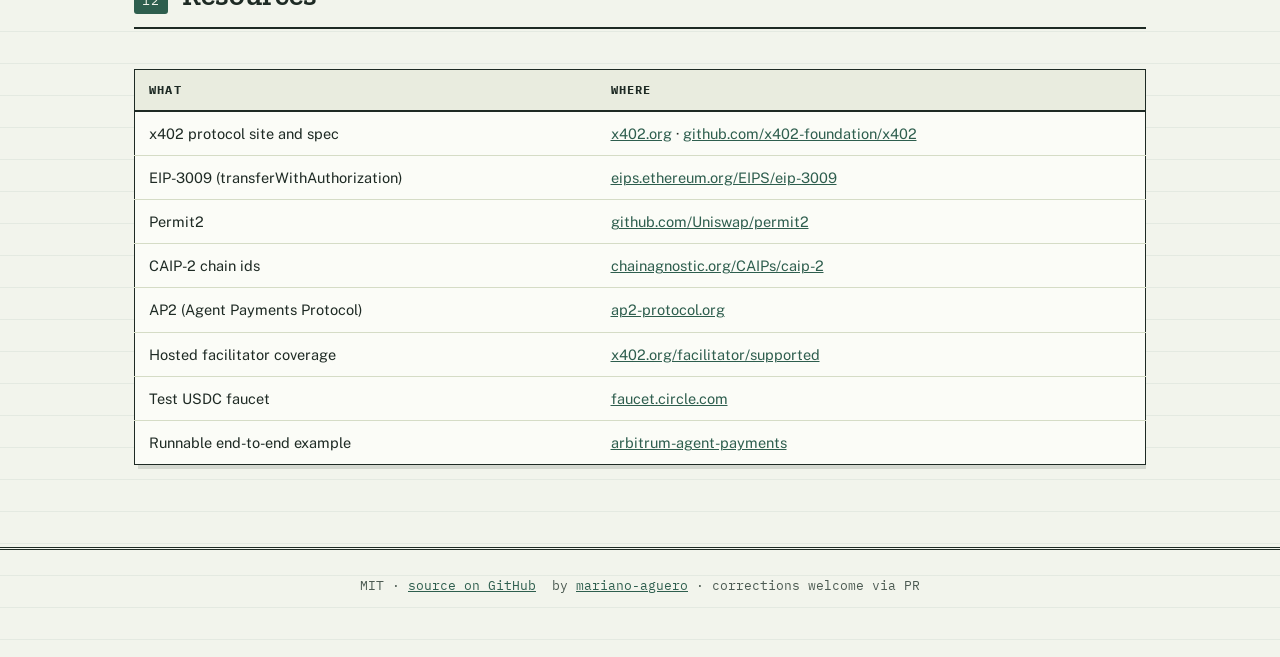
==== commit 130b7315: "feat: add the behind-the-wire sequence diagram Inline SVG showing who talks to whom during one payme" ====
--- a/index.html
+++ b/index.html
@@ -281,6 +281,39 @@
     font-size: 15px;
   }
   .callout b { color: var(--oxblood); }
+
+  /* Sequence diagram */
+  .diagram {
+    background: var(--card);
+    border: 1.5px solid var(--ink);
+    border-radius: 8px;
+    box-shadow: 4px 4px 0 rgba(30, 42, 36, 0.14);
+    margin: 26px 0 10px;
+    overflow-x: auto;
+  }
+  .diagram svg { display: block; min-width: 760px; width: 100%; height: auto; }
+  .sq-title {
+    font-family: var(--mono);
+    font-size: 12px;
+    letter-spacing: 0.12em;
+    text-transform: uppercase;
+    background: var(--ink);
+    color: var(--paper);
+    padding: 8px 16px;
+  }
+  .sq-actor-box { fill: var(--paper-deep); stroke: var(--ink); stroke-width: 1.5; }
+  .sq-actor { font-family: var(--slab); font-weight: 600; font-size: 16px; fill: var(--ink); }
+  .sq-sub { font-family: var(--mono); font-size: 10.5px; fill: var(--ink-soft); }
+  .sq-life { stroke: var(--rule); stroke-width: 1.5; stroke-dasharray: 4 5; }
+  .sq-arrow { stroke: var(--ink); stroke-width: 1.5; fill: none; }
+  .sq-arrow.pay { stroke: var(--oxblood); }
+  .sq-arrow.ok { stroke: var(--ledger); }
+  .sq-msg { font-family: var(--mono); font-size: 12.5px; fill: var(--ink); }
+  .sq-msg.pay { fill: var(--oxblood); font-weight: 600; }
+  .sq-msg.ok { fill: var(--ledger); font-weight: 600; }
+  .sq-msg.dim { fill: var(--ink-soft); }
+  .sq-note-box { fill: var(--paper); stroke: var(--ink-soft); stroke-width: 1; stroke-dasharray: 3 3; }
+  .sq-gas { font-family: var(--mono); font-size: 11px; fill: var(--oxblood); font-weight: 600; }
 
   footer {
     border-top: 3px double var(--ink);
@@ -359,6 +392,94 @@
       </ol>
     </div>
     <p class="note">The client never sends an on-chain transaction and never spends gas. It signs a message; the settlement transaction is submitted by the facilitator.</p>
+    <p class="note"><code>/api/insight</code> is this guide's example route, not part of the protocol. x402 standardizes headers and payloads only; any HTTP route on any path can be priced.</p>
+
+    <div class="diagram">
+      <div class="sq-title">the same exchange, behind the wire: who talks to whom</div>
+      <svg viewBox="0 0 920 560" role="img" aria-labelledby="sq-t sq-d">
+        <title id="sq-t">Sequence diagram of one x402 payment</title>
+        <desc id="sq-d">The agent requests, the API answers 402 with a quote, the agent signs an EIP-3009 authorization offline and retries, the API asks the facilitator to verify, runs its handler, then the facilitator settles on chain paying the gas, and the API returns 200 with the receipt.</desc>
+        <defs>
+          <marker id="ah" viewBox="0 0 10 10" refX="9" refY="5" markerWidth="7" markerHeight="7" orient="auto-start-reverse">
+            <path d="M 0 1 L 9 5 L 0 9 z" fill="context-stroke"></path>
+          </marker>
+        </defs>
+
+        <!-- actors -->
+        <g>
+          <rect class="sq-actor-box" x="30" y="24" width="150" height="52" rx="6"></rect>
+          <text class="sq-actor" x="105" y="46" text-anchor="middle">Agent</text>
+          <text class="sq-sub" x="105" y="64" text-anchor="middle">holds USDC only</text>
+
+          <rect class="sq-actor-box" x="290" y="24" width="150" height="52" rx="6"></rect>
+          <text class="sq-actor" x="365" y="46" text-anchor="middle">API</text>
+          <text class="sq-sub" x="365" y="64" text-anchor="middle">prices routes</text>
+
+          <rect class="sq-actor-box" x="550" y="24" width="160" height="52" rx="6"></rect>
+          <text class="sq-actor" x="630" y="46" text-anchor="middle">Facilitator</text>
+          <text class="sq-sub" x="630" y="64" text-anchor="middle">verifies + settles</text>
+
+          <rect class="sq-actor-box" x="770" y="24" width="120" height="52" rx="6"></rect>
+          <text class="sq-actor" x="830" y="46" text-anchor="middle">Chain</text>
+          <text class="sq-sub" x="830" y="64" text-anchor="middle">EVM, USDC</text>
+        </g>
+
+        <!-- lifelines -->
+        <line class="sq-life" x1="105" y1="76" x2="105" y2="530"></line>
+        <line class="sq-life" x1="365" y1="76" x2="365" y2="530"></line>
+        <line class="sq-life" x1="630" y1="76" x2="630" y2="530"></line>
+        <line class="sq-life" x1="830" y1="76" x2="830" y2="530"></line>
+
+        <!-- 1 request -->
+        <line class="sq-arrow" x1="105" y1="118" x2="360" y2="118" marker-end="url(#ah)"></line>
+        <text class="sq-msg" x="232" y="108" text-anchor="middle">GET /api/insight</text>
+
+        <!-- 2 quote -->
+        <line class="sq-arrow pay" x1="365" y1="160" x2="110" y2="160" marker-end="url(#ah)"></line>
+        <text class="sq-msg pay" x="232" y="150" text-anchor="middle">402 + payment-required</text>
+        <text class="sq-msg dim" x="232" y="176" text-anchor="middle">the quote: token, amount, payTo</text>
+
+        <!-- 3 offline signature (self note) -->
+        <rect class="sq-note-box" x="38" y="198" width="220" height="40" rx="5"></rect>
+        <text class="sq-msg" x="148" y="215" text-anchor="middle">signs EIP-3009 authorization</text>
+        <text class="sq-msg dim" x="148" y="231" text-anchor="middle">offline, zero gas</text>
+
+        <!-- 4 retry -->
+        <line class="sq-arrow" x1="105" y1="268" x2="360" y2="268" marker-end="url(#ah)"></line>
+        <text class="sq-msg" x="232" y="258" text-anchor="middle">GET again + payment header</text>
+
+        <!-- 5 verify -->
+        <line class="sq-arrow" x1="365" y1="308" x2="625" y2="308" marker-end="url(#ah)"></line>
+        <text class="sq-msg" x="497" y="298" text-anchor="middle">verify(payload, requirements)</text>
+
+        <!-- 6 valid -->
+        <line class="sq-arrow ok" x1="630" y1="344" x2="370" y2="344" marker-end="url(#ah)"></line>
+        <text class="sq-msg ok" x="497" y="334" text-anchor="middle">isValid: true</text>
+
+        <!-- 7 handler (self note) -->
+        <rect class="sq-note-box" x="298" y="364" width="134" height="26" rx="5"></rect>
+        <text class="sq-msg" x="365" y="381" text-anchor="middle">handler runs</text>
+
+        <!-- 8 settle -->
+        <line class="sq-arrow" x1="365" y1="416" x2="625" y2="416" marker-end="url(#ah)"></line>
+        <text class="sq-msg" x="497" y="406" text-anchor="middle">settle(payload, requirements)</text>
+
+        <!-- 9 on-chain tx -->
+        <line class="sq-arrow pay" x1="630" y1="452" x2="825" y2="452" marker-end="url(#ah)"></line>
+        <text class="sq-msg pay" x="729" y="442" text-anchor="middle">transferWithAuthorization</text>
+        <text class="sq-gas" x="729" y="468" text-anchor="middle">gas paid here</text>
+
+        <!-- 10 tx hash back -->
+        <line class="sq-arrow ok" x1="830" y1="490" x2="635" y2="490" marker-end="url(#ah)"></line>
+        <text class="sq-msg ok" x="729" y="482" text-anchor="middle">tx hash</text>
+
+        <!-- 11 receipt -->
+        <line class="sq-arrow ok" x1="365" y1="522" x2="110" y2="522" marker-end="url(#ah)"></line>
+        <text class="sq-msg ok" x="232" y="512" text-anchor="middle">200 + payment-response</text>
+        <text class="sq-msg dim" x="232" y="538" text-anchor="middle">data + settlement receipt</text>
+      </svg>
+    </div>
+    <p class="note">Steps 5, 6 and 8 are in-process calls when the facilitator is embedded in the server, or HTTPS calls when it is hosted. Either way the wire between agent and API is identical.</p>
   </div>
 </section>
 
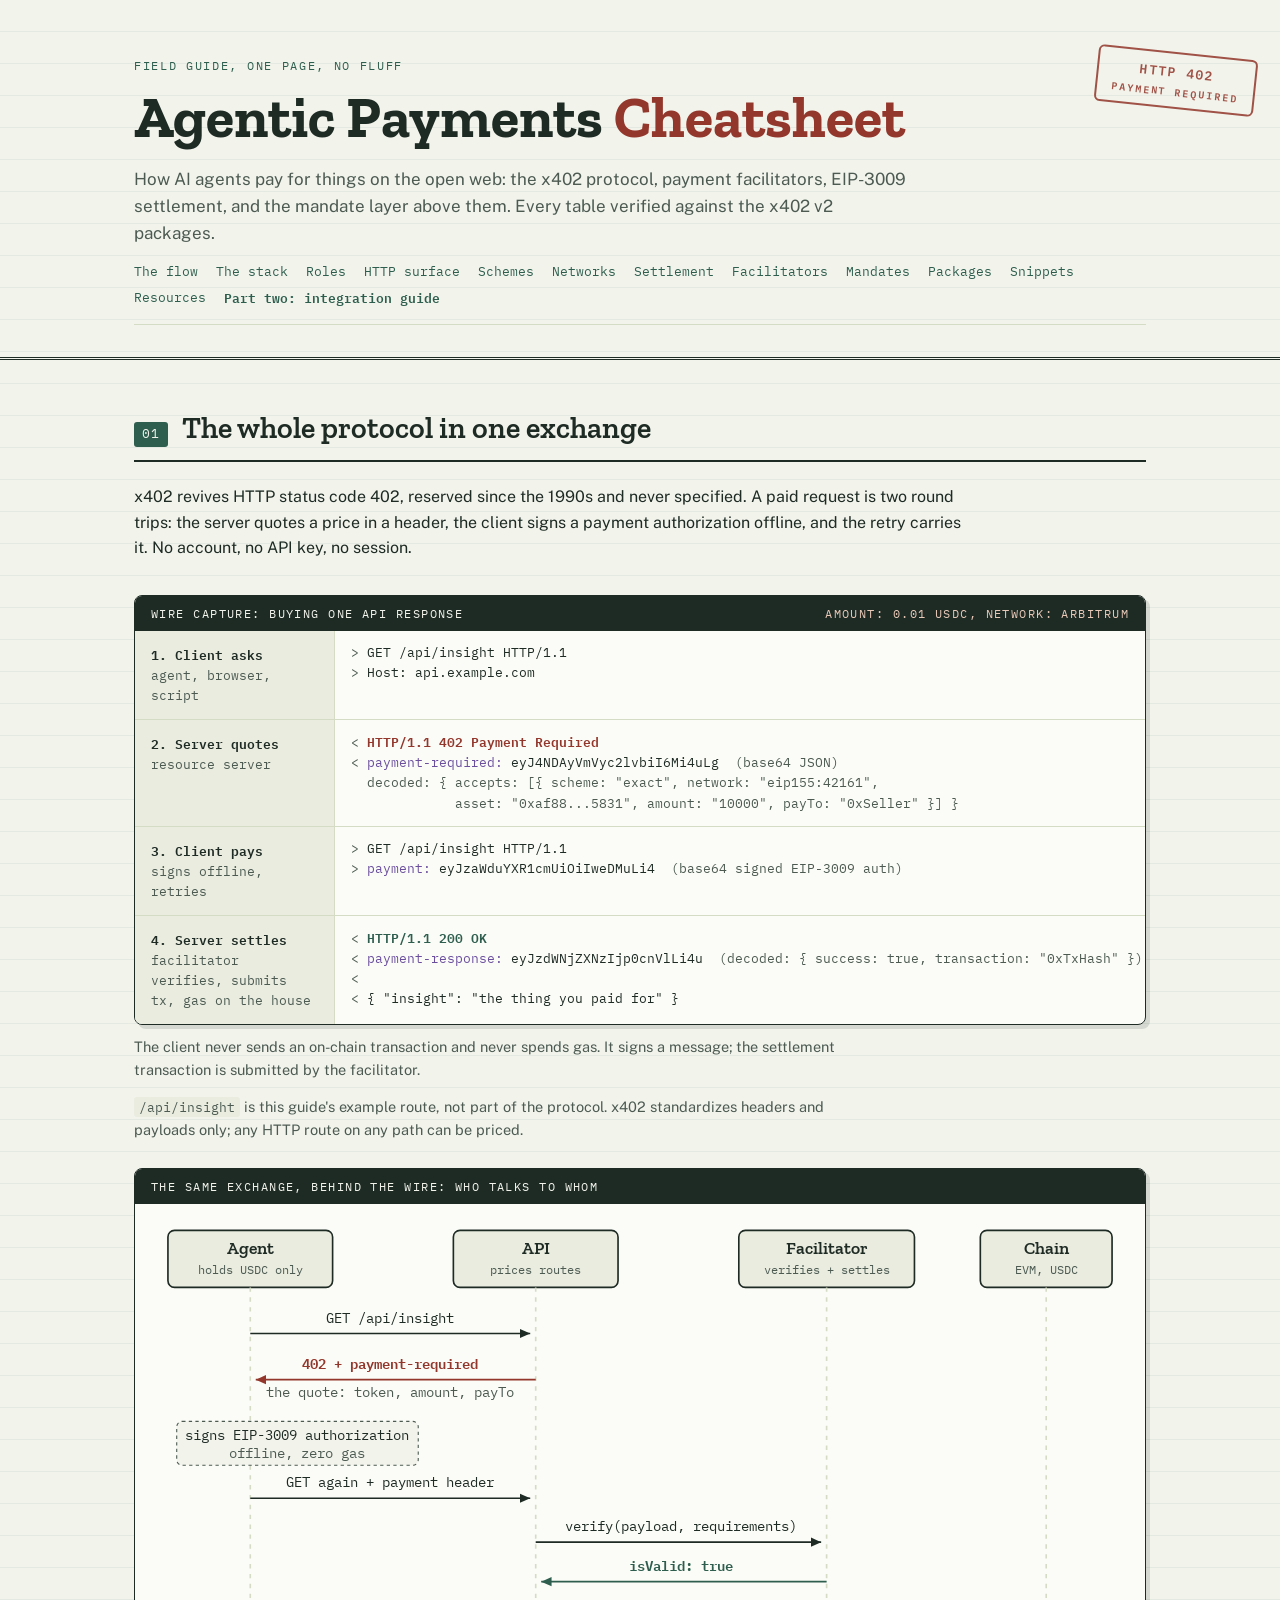
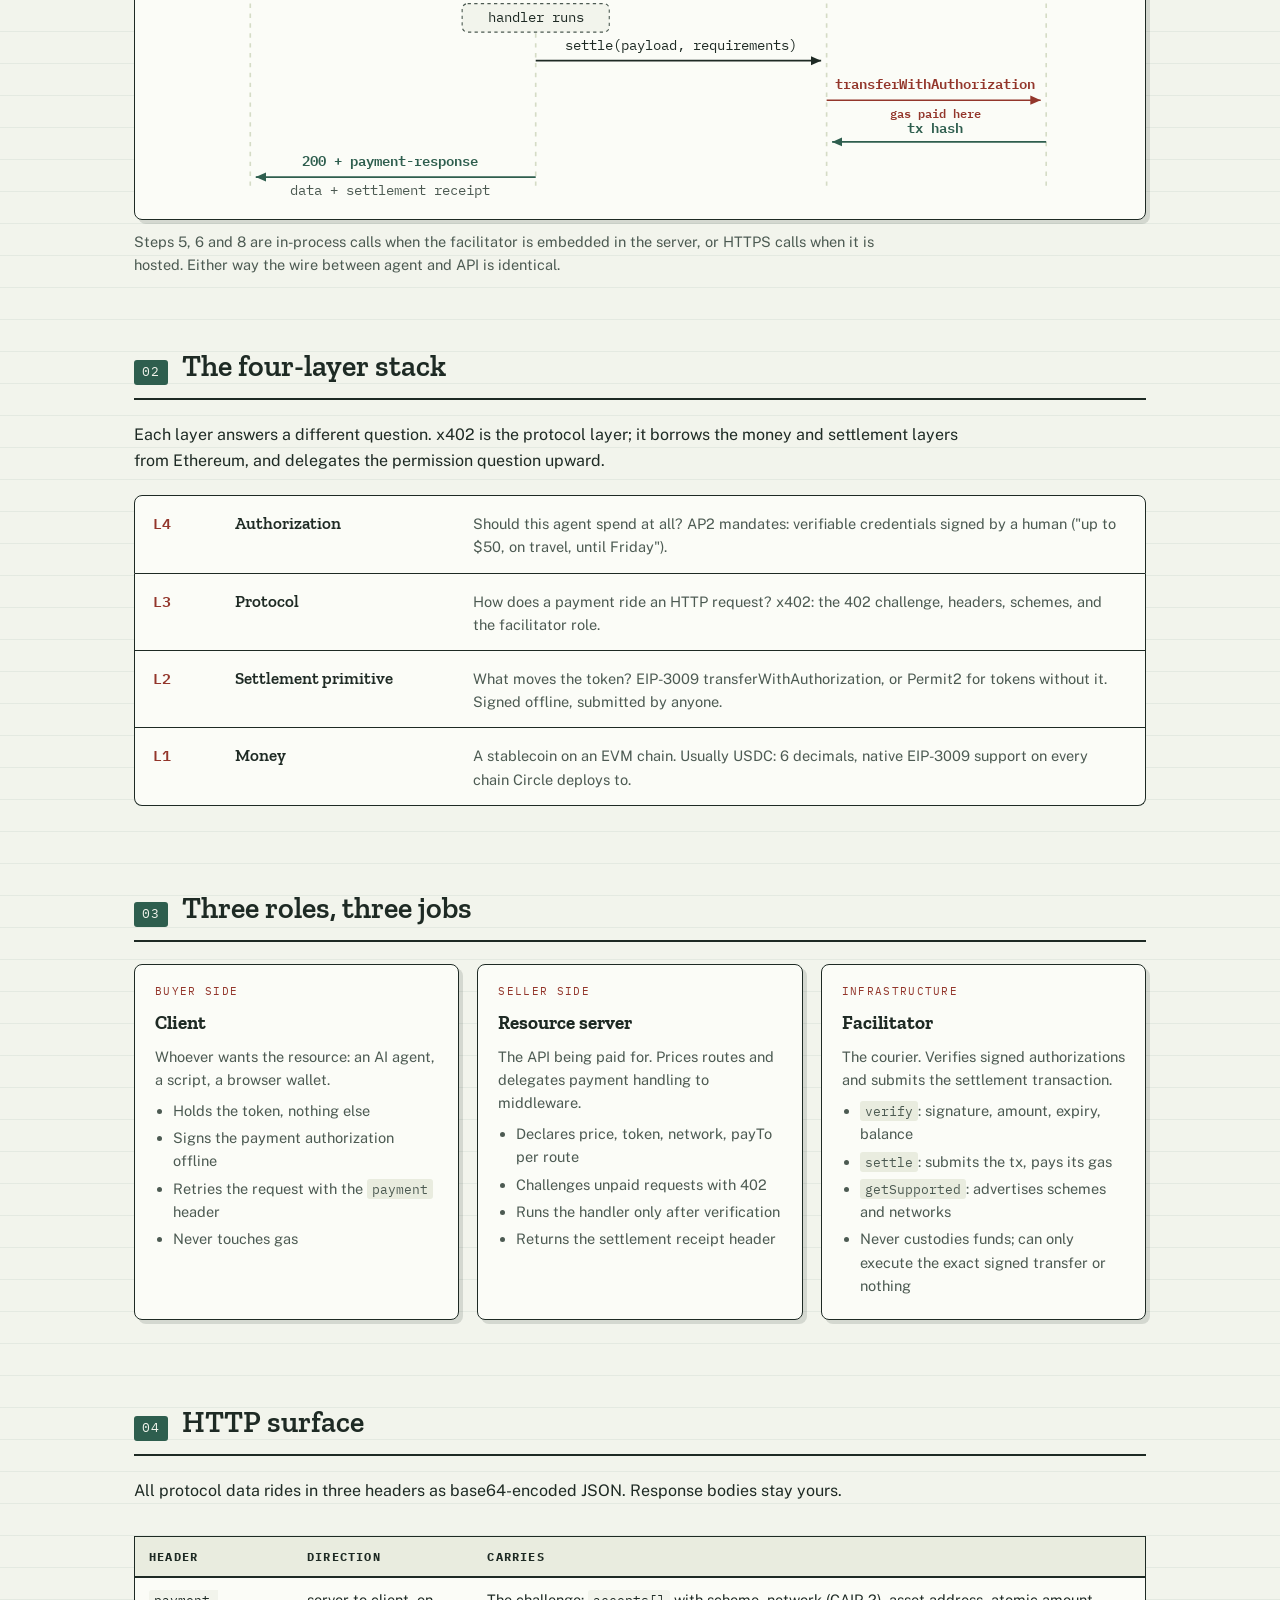
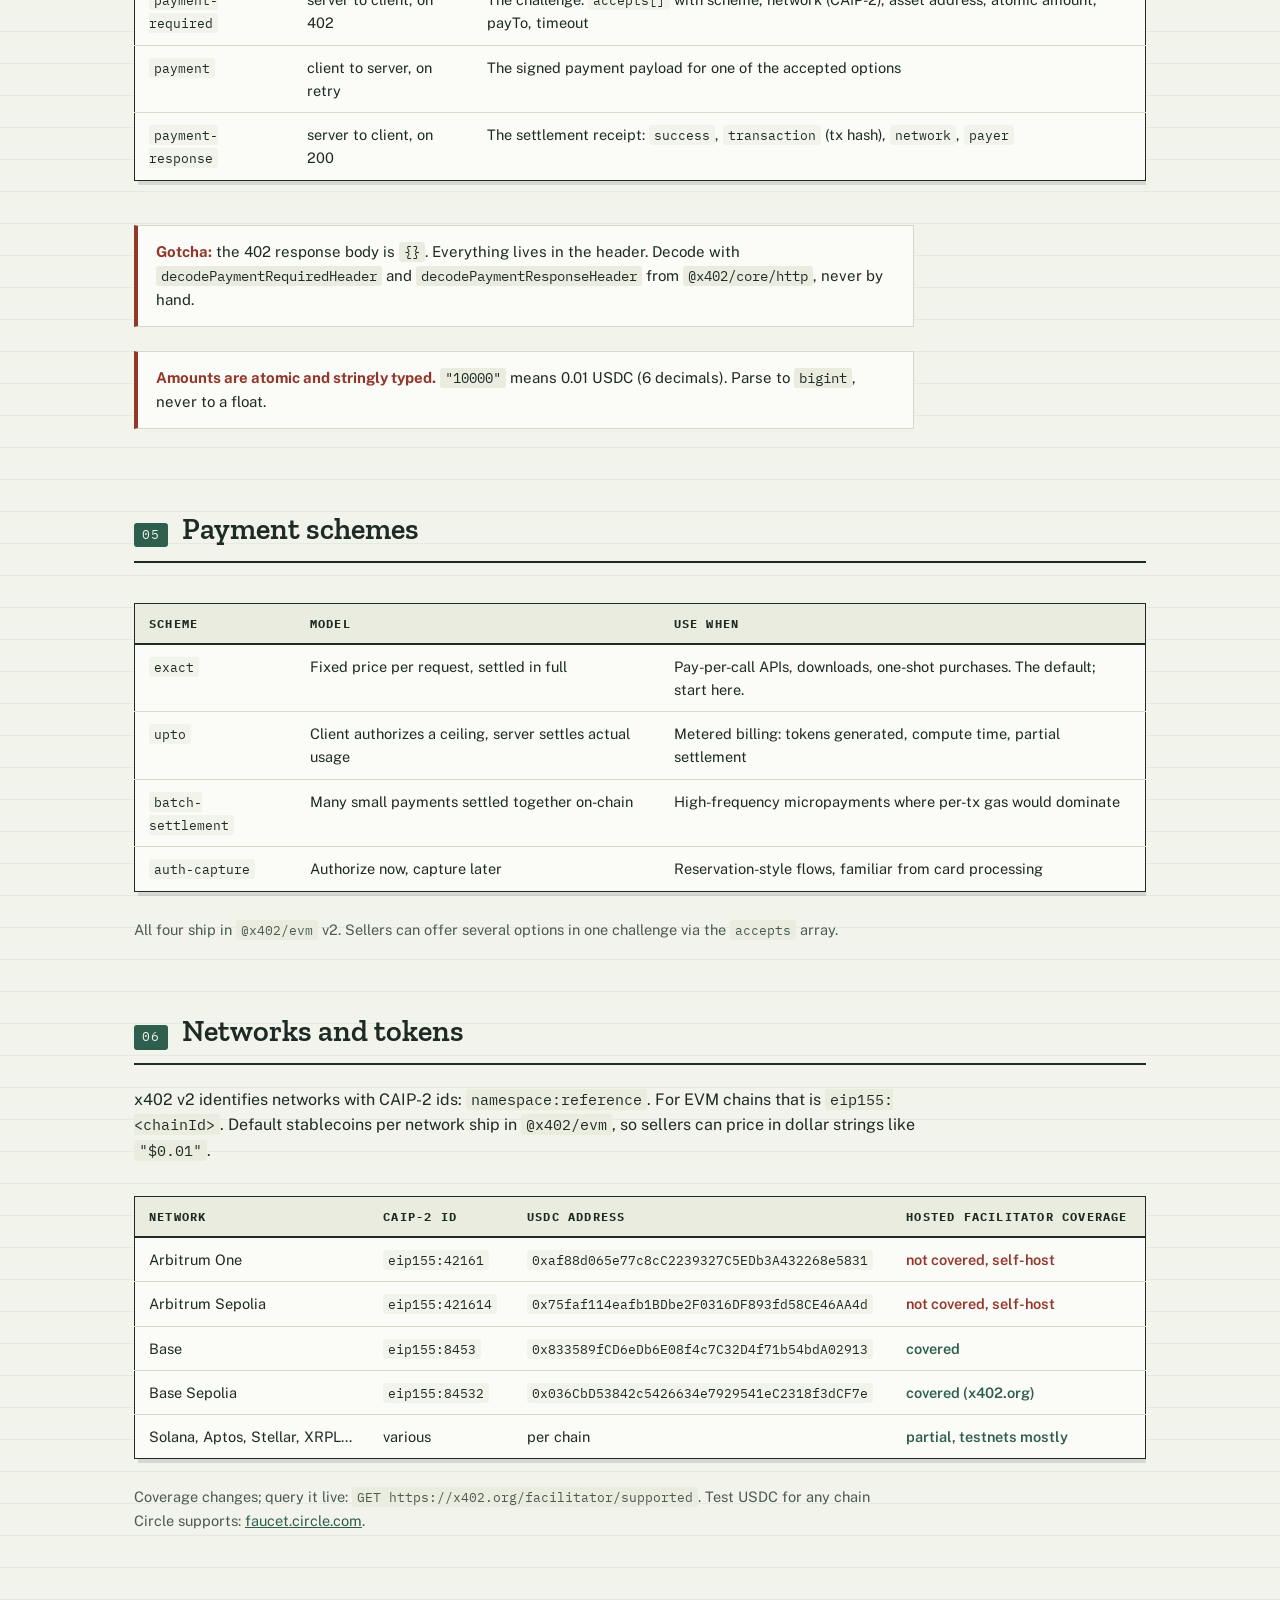
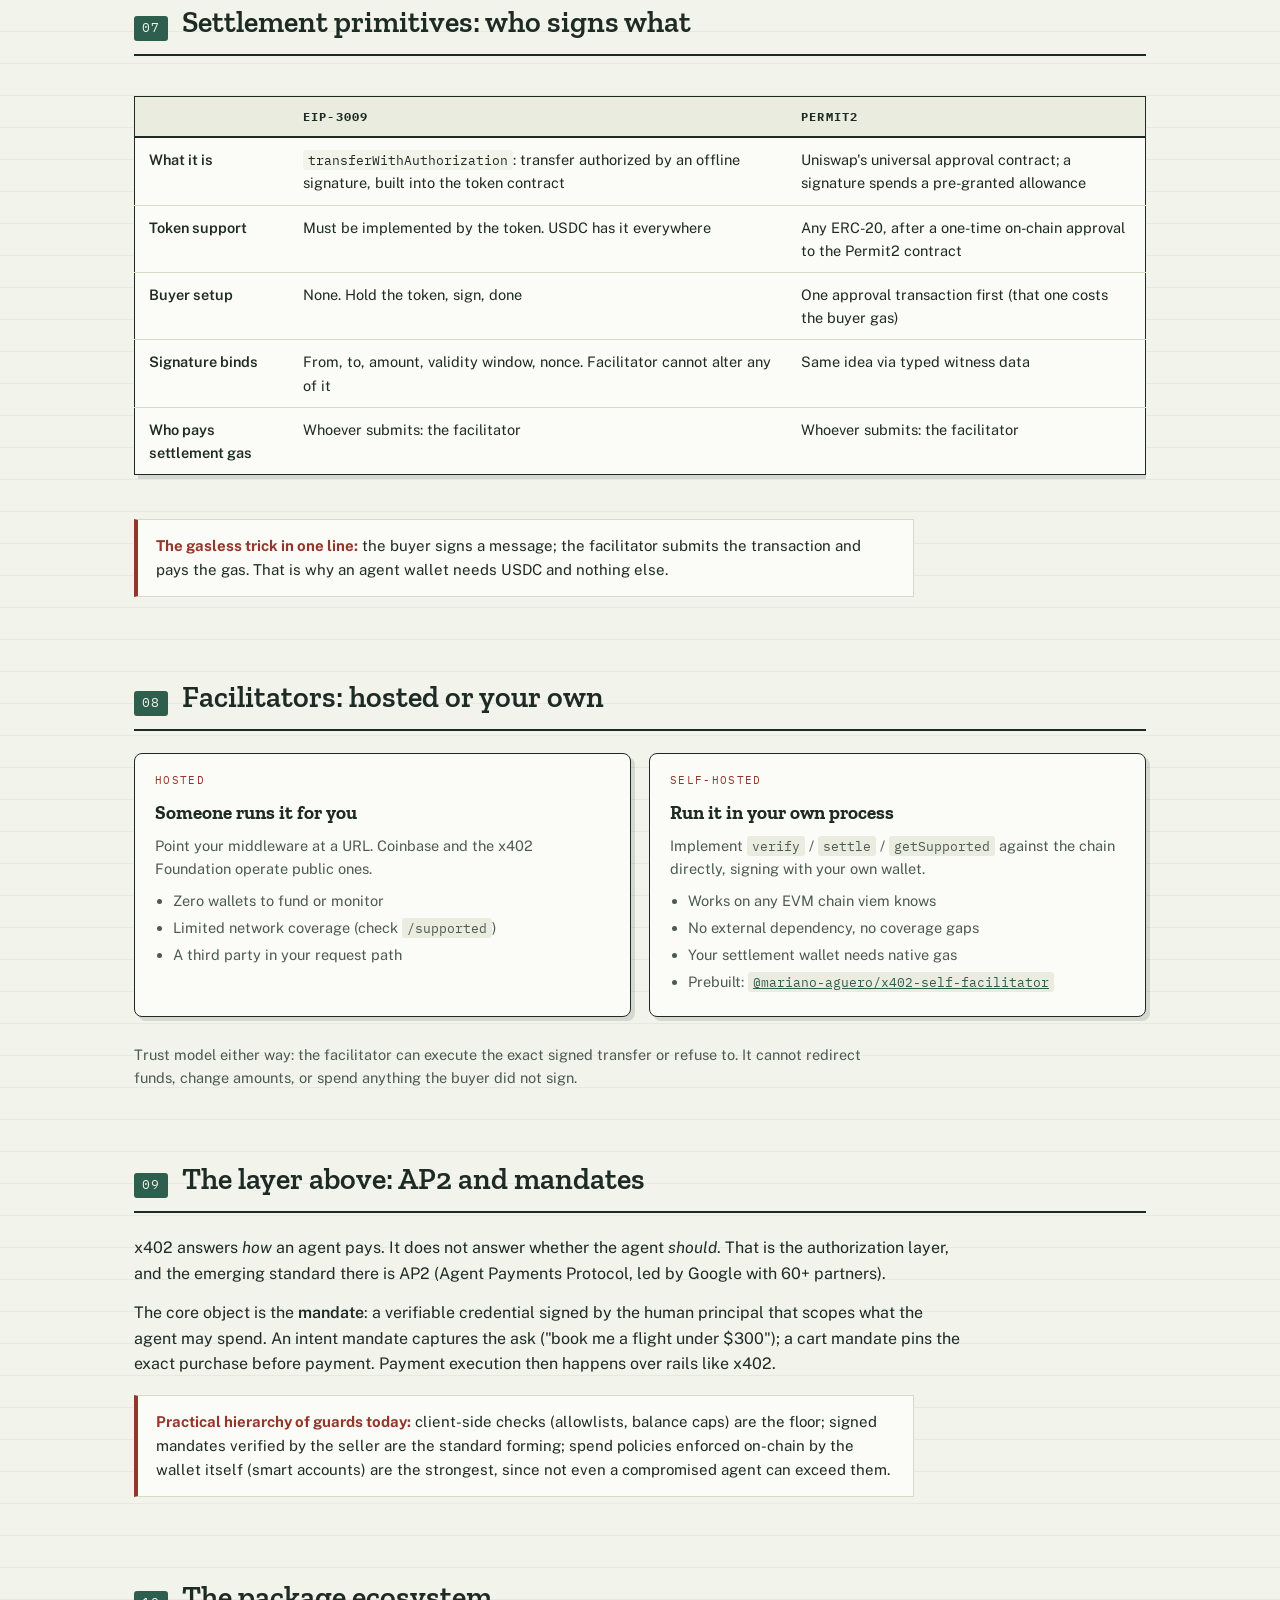
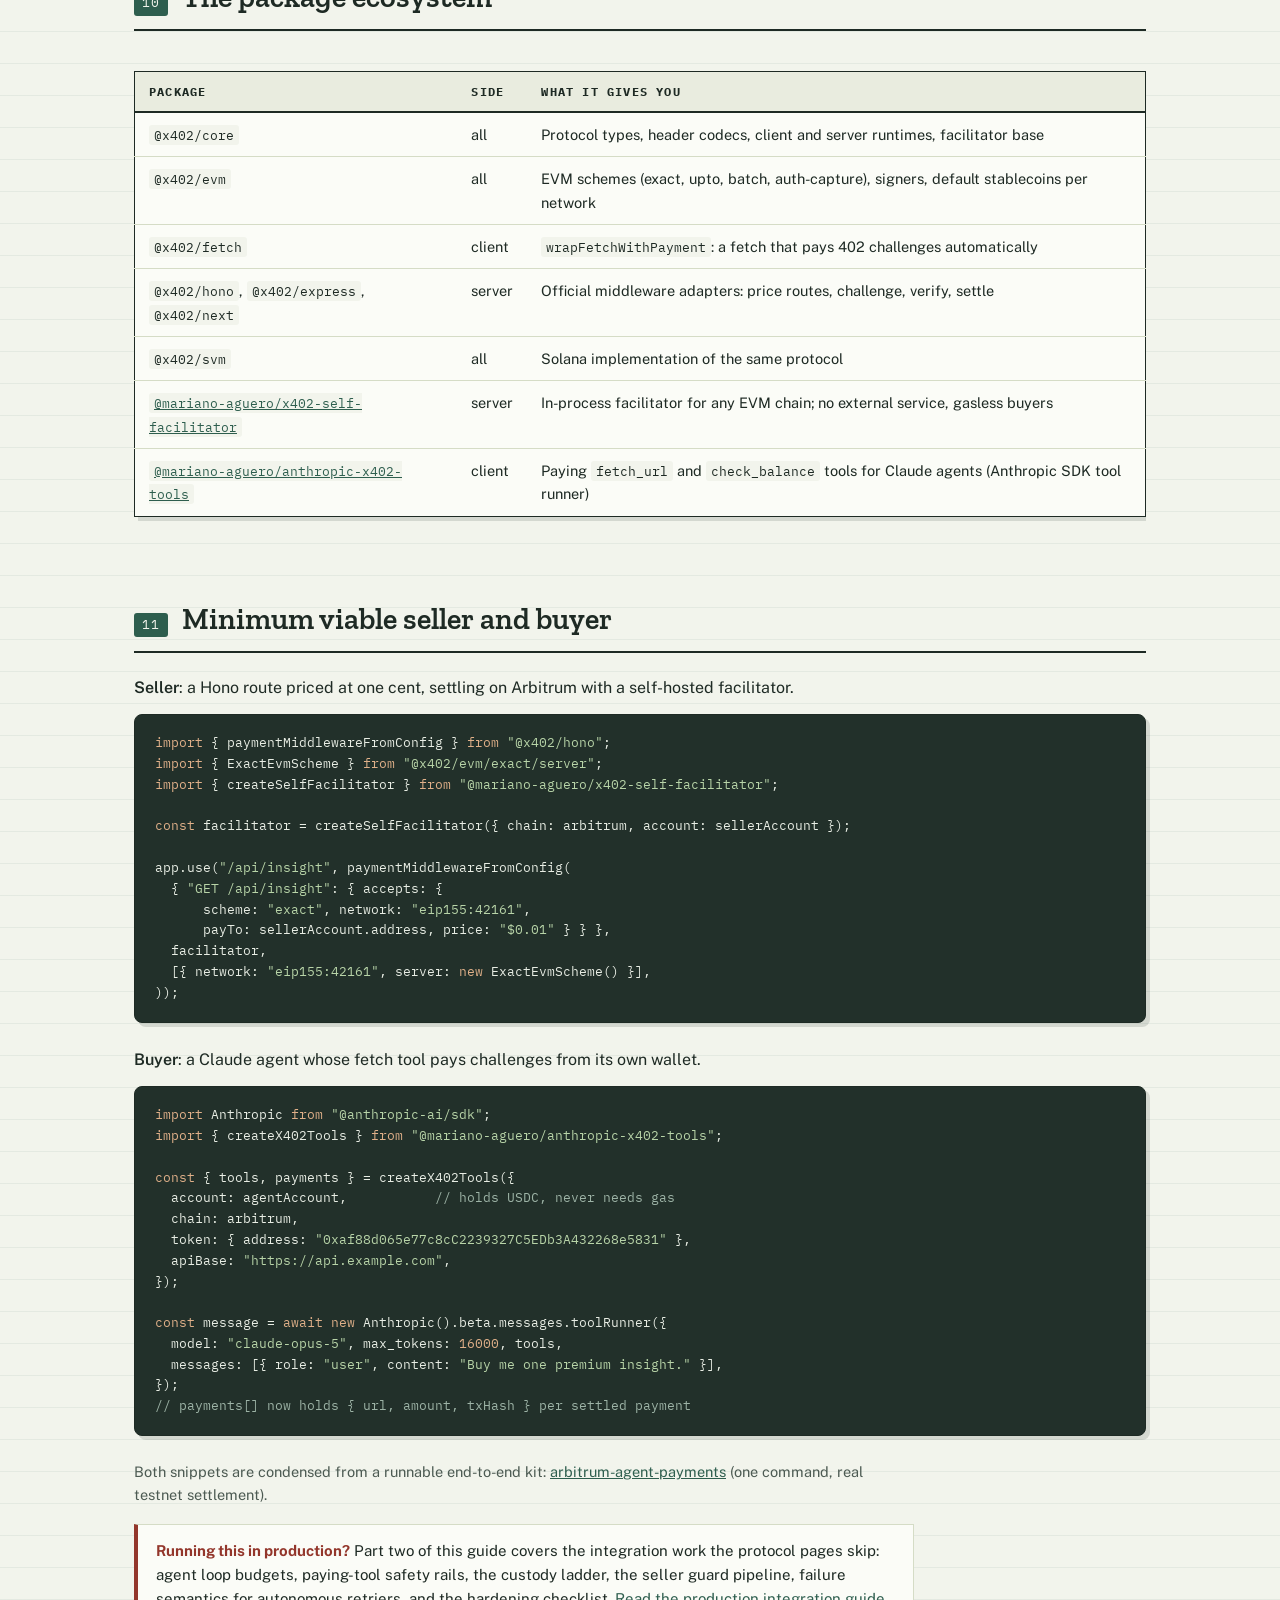
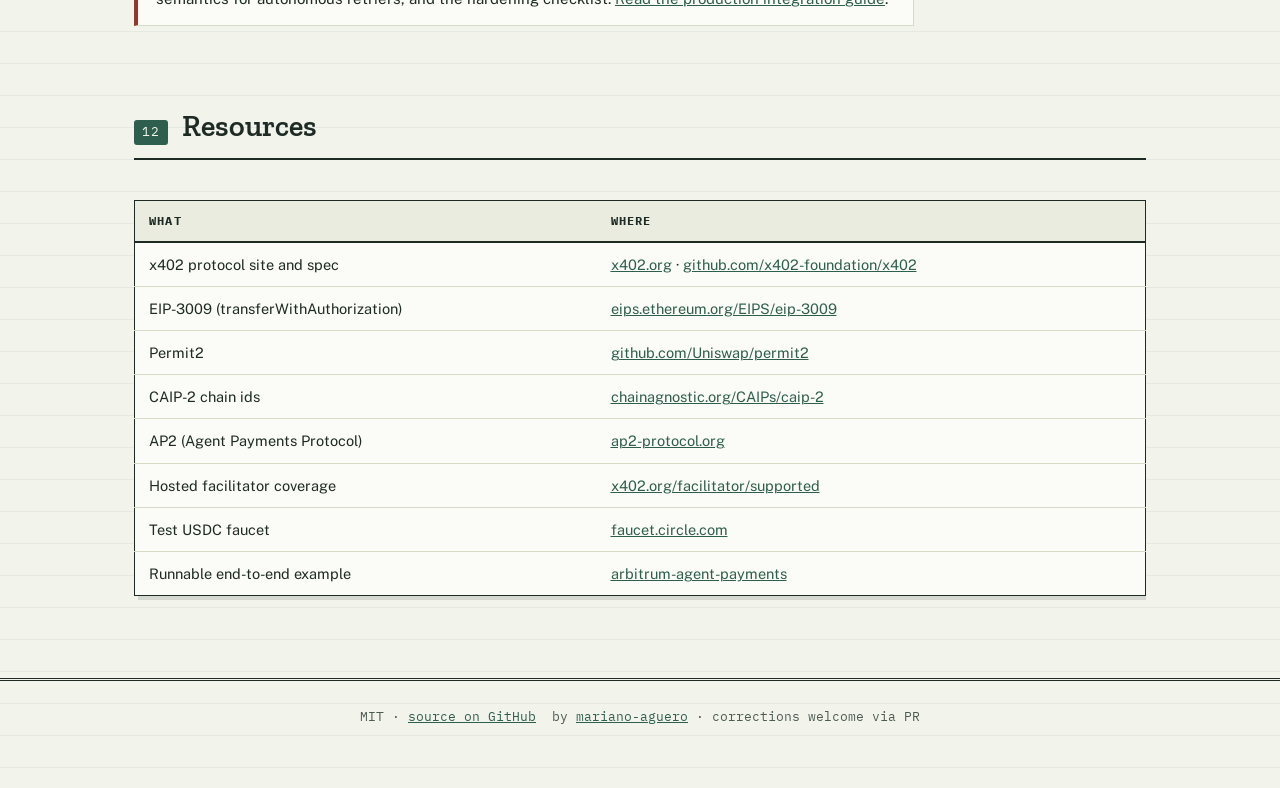
==== commit f81a6c3e: "feat: add part two, the production integration guide A second page for teams wiring x402 into an exi" ====
--- a/index.html
+++ b/index.html
@@ -8,328 +8,7 @@
 <link rel="preconnect" href="https://fonts.googleapis.com">
 <link rel="preconnect" href="https://fonts.gstatic.com" crossorigin>
 <link href="https://fonts.googleapis.com/css2?family=Zilla+Slab:wght@500;600;700&family=Public+Sans:wght@400;500;600&family=IBM+Plex+Mono:wght@400;500;600&display=swap" rel="stylesheet">
-<style>
-  :root {
-    --paper: #f2f4ec;
-    --paper-deep: #e9ecdf;
-    --rule: #d5dcc6;
-    --ink: #1e2a24;
-    --ink-soft: #4c5a52;
-    --oxblood: #93362b;
-    --ledger: #2e5e4e;
-    --card: #fbfcf7;
-    --mono: "IBM Plex Mono", ui-monospace, SFMono-Regular, Menlo, monospace;
-    --sans: "Public Sans", system-ui, -apple-system, sans-serif;
-    --slab: "Zilla Slab", Rockwell, serif;
-  }
-  * { box-sizing: border-box; margin: 0; padding: 0; }
-  html { scroll-behavior: smooth; }
-  @media (prefers-reduced-motion: reduce) { html { scroll-behavior: auto; } }
-  body {
-    font-family: var(--sans);
-    color: var(--ink);
-    background:
-      repeating-linear-gradient(to bottom, transparent 0, transparent 31px, rgba(46, 94, 78, 0.07) 31px, rgba(46, 94, 78, 0.07) 32px),
-      var(--paper);
-    line-height: 1.6;
-    font-size: 16px;
-  }
-  .wrap { max-width: 1060px; margin: 0 auto; padding: 0 24px; }
-
-  /* Masthead */
-  header.masthead {
-    border-bottom: 3px double var(--ink);
-    padding: 56px 0 32px;
-    position: relative;
-  }
-  .masthead .eyebrow {
-    font-family: var(--mono);
-    font-size: 12px;
-    letter-spacing: 0.14em;
-    text-transform: uppercase;
-    color: var(--ledger);
-    margin-bottom: 12px;
-  }
-  .masthead h1 {
-    font-family: var(--slab);
-    font-weight: 700;
-    font-size: clamp(34px, 6vw, 58px);
-    line-height: 1.05;
-    max-width: 14em;
-  }
-  .masthead h1 em { font-style: normal; color: var(--oxblood); }
-  .masthead p.lede {
-    max-width: 46em;
-    margin-top: 18px;
-    font-size: 17px;
-    color: var(--ink-soft);
-  }
-  .stamp {
-    position: absolute;
-    right: 24px;
-    top: 52px;
-    transform: rotate(6deg);
-    font-family: var(--mono);
-    font-weight: 600;
-    font-size: 13px;
-    letter-spacing: 0.1em;
-    color: var(--oxblood);
-    border: 2.5px solid var(--oxblood);
-    border-radius: 6px;
-    padding: 8px 14px;
-    text-transform: uppercase;
-    opacity: 0.85;
-    text-align: center;
-  }
-  .stamp small { display: block; font-size: 10px; letter-spacing: 0.2em; }
-  @media (max-width: 720px) { .stamp { position: static; display: inline-block; margin-top: 20px; transform: rotate(-2deg); } }
-
-  nav.toc {
-    font-family: var(--mono);
-    font-size: 13px;
-    padding: 14px 0;
-    border-bottom: 1px solid var(--rule);
-    display: flex;
-    flex-wrap: wrap;
-    gap: 6px 18px;
-  }
-  nav.toc a { color: var(--ledger); text-decoration: none; }
-  nav.toc a:hover, nav.toc a:focus-visible { color: var(--oxblood); text-decoration: underline; }
-
-  /* Sections as ledger entries */
-  section { padding: 44px 0 8px; }
-  .entry-head {
-    display: flex;
-    align-items: baseline;
-    gap: 14px;
-    border-bottom: 2px solid var(--ink);
-    padding-bottom: 8px;
-    margin-bottom: 22px;
-  }
-  .entry-head .no {
-    font-family: var(--mono);
-    font-size: 13px;
-    color: var(--paper);
-    background: var(--ledger);
-    padding: 2px 8px;
-    border-radius: 3px;
-    letter-spacing: 0.06em;
-  }
-  .entry-head h2 {
-    font-family: var(--slab);
-    font-weight: 600;
-    font-size: clamp(22px, 3.4vw, 30px);
-  }
-  section > .wrap > p, section .prose p { max-width: 52em; margin-bottom: 14px; }
-  .note { color: var(--ink-soft); font-size: 14.5px; max-width: 52em; }
-  a { color: var(--ledger); }
-  a:hover { color: var(--oxblood); }
-  code { font-family: var(--mono); font-size: 0.92em; background: var(--paper-deep); padding: 1px 5px; border-radius: 3px; }
-  strong { font-weight: 600; }
-
-  /* Wire capture (hero signature) */
-  .wire {
-    background: var(--card);
-    border: 1.5px solid var(--ink);
-    border-radius: 8px;
-    box-shadow: 4px 4px 0 rgba(30, 42, 36, 0.14);
-    margin: 34px 0 10px;
-    overflow: hidden;
-  }
-  .wire-title {
-    font-family: var(--mono);
-    font-size: 12px;
-    letter-spacing: 0.12em;
-    text-transform: uppercase;
-    background: var(--ink);
-    color: var(--paper);
-    padding: 8px 16px;
-    display: flex;
-    justify-content: space-between;
-    gap: 12px;
-    flex-wrap: wrap;
-  }
-  .wire-title .amt { color: #e8c9b8; }
-  .wire ol { list-style: none; }
-  .wire li {
-    display: grid;
-    grid-template-columns: 200px 1fr;
-    border-top: 1px solid var(--rule);
-  }
-  .wire li:first-child { border-top: 0; }
-  .wire .who {
-    font-family: var(--mono);
-    font-size: 12.5px;
-    padding: 14px 16px;
-    color: var(--ink-soft);
-    border-right: 1px solid var(--rule);
-    background: var(--paper-deep);
-  }
-  .wire .who b { color: var(--ink); display: block; font-weight: 600; }
-  .wire pre {
-    font-family: var(--mono);
-    font-size: 13px;
-    line-height: 1.55;
-    padding: 12px 16px;
-    overflow-x: auto;
-    white-space: pre;
-  }
-  .wire .c402 { color: var(--oxblood); font-weight: 600; }
-  .wire .c200 { color: var(--ledger); font-weight: 600; }
-  .wire .hdr { color: #6b4f9e; }
-  .wire .dim { color: var(--ink-soft); }
-  @media (max-width: 720px) {
-    .wire li { grid-template-columns: 1fr; }
-    .wire .who { border-right: 0; padding: 10px 16px 4px; }
-  }
-
-  /* Ledger table */
-  table {
-    width: 100%;
-    border-collapse: collapse;
-    background: var(--card);
-    border: 1.5px solid var(--ink);
-    font-size: 14.5px;
-    margin: 18px 0 26px;
-    box-shadow: 4px 4px 0 rgba(30, 42, 36, 0.14);
-  }
-  th {
-    font-family: var(--mono);
-    font-size: 12px;
-    text-transform: uppercase;
-    letter-spacing: 0.1em;
-    text-align: left;
-    background: var(--paper-deep);
-    border-bottom: 2px solid var(--ink);
-    padding: 10px 14px;
-  }
-  td { padding: 10px 14px; border-bottom: 1px solid var(--rule); vertical-align: top; }
-  tr:last-child td { border-bottom: 0; }
-  td code, th code { background: var(--paper); }
-  .tick { color: var(--ledger); font-weight: 600; }
-  .cross { color: var(--oxblood); font-weight: 600; }
-  .table-scroll { overflow-x: auto; }
-  .table-scroll table { min-width: 640px; }
-
-  /* Cards */
-  .cards { display: grid; grid-template-columns: repeat(auto-fit, minmax(280px, 1fr)); gap: 18px; margin: 20px 0 26px; }
-  .card {
-    background: var(--card);
-    border: 1.5px solid var(--ink);
-    border-radius: 8px;
-    padding: 18px 20px;
-    box-shadow: 4px 4px 0 rgba(30, 42, 36, 0.14);
-  }
-  .card h3 { font-family: var(--slab); font-size: 19px; margin-bottom: 6px; }
-  .card .tag {
-    font-family: var(--mono); font-size: 11px; letter-spacing: 0.12em;
-    text-transform: uppercase; color: var(--oxblood); display: block; margin-bottom: 8px;
-  }
-  .card p { font-size: 14.5px; color: var(--ink-soft); margin-bottom: 8px; }
-  .card ul { font-size: 14.5px; color: var(--ink-soft); padding-left: 18px; }
-  .card li { margin-bottom: 4px; }
-
-  /* Layer stack */
-  .layers { margin: 22px 0 26px; }
-  .layer {
-    display: grid;
-    grid-template-columns: 64px 220px 1fr;
-    gap: 0 18px;
-    background: var(--card);
-    border: 1.5px solid var(--ink);
-    border-top-width: 0;
-    padding: 14px 18px;
-    align-items: baseline;
-  }
-  .layer:first-child { border-top-width: 1.5px; border-radius: 8px 8px 0 0; }
-  .layer:last-child { border-radius: 0 0 8px 8px; }
-  .layer .lno { font-family: var(--mono); font-weight: 600; color: var(--oxblood); font-size: 15px; }
-  .layer .lname { font-family: var(--slab); font-weight: 600; font-size: 17px; }
-  .layer .ldesc { font-size: 14.5px; color: var(--ink-soft); }
-  @media (max-width: 720px) {
-    .layer { grid-template-columns: 48px 1fr; }
-    .layer .ldesc { grid-column: 1 / -1; padding-top: 4px; }
-  }
-
-  /* Code snippets */
-  pre.snippet {
-    background: #22302a;
-    color: #e8ede4;
-    font-family: var(--mono);
-    font-size: 13px;
-    line-height: 1.6;
-    padding: 18px 20px;
-    border-radius: 8px;
-    overflow-x: auto;
-    margin: 14px 0 24px;
-    border: 1.5px solid var(--ink);
-    box-shadow: 4px 4px 0 rgba(30, 42, 36, 0.14);
-  }
-  pre.snippet .cm { color: #9db3a6; }
-  pre.snippet .kw { color: #e0b089; }
-  pre.snippet .st { color: #b8d4a8; }
-
-  .callout {
-    border-left: 4px solid var(--oxblood);
-    background: var(--card);
-    border-top: 1px solid var(--rule);
-    border-right: 1px solid var(--rule);
-    border-bottom: 1px solid var(--rule);
-    padding: 14px 18px;
-    max-width: 52em;
-    margin: 18px 0 24px;
-    font-size: 15px;
-  }
-  .callout b { color: var(--oxblood); }
-
-  /* Sequence diagram */
-  .diagram {
-    background: var(--card);
-    border: 1.5px solid var(--ink);
-    border-radius: 8px;
-    box-shadow: 4px 4px 0 rgba(30, 42, 36, 0.14);
-    margin: 26px 0 10px;
-    overflow-x: auto;
-  }
-  .diagram svg { display: block; min-width: 760px; width: 100%; height: auto; }
-  .sq-title {
-    font-family: var(--mono);
-    font-size: 12px;
-    letter-spacing: 0.12em;
-    text-transform: uppercase;
-    background: var(--ink);
-    color: var(--paper);
-    padding: 8px 16px;
-  }
-  .sq-actor-box { fill: var(--paper-deep); stroke: var(--ink); stroke-width: 1.5; }
-  .sq-actor { font-family: var(--slab); font-weight: 600; font-size: 16px; fill: var(--ink); }
-  .sq-sub { font-family: var(--mono); font-size: 10.5px; fill: var(--ink-soft); }
-  .sq-life { stroke: var(--rule); stroke-width: 1.5; stroke-dasharray: 4 5; }
-  .sq-arrow { stroke: var(--ink); stroke-width: 1.5; fill: none; }
-  .sq-arrow.pay { stroke: var(--oxblood); }
-  .sq-arrow.ok { stroke: var(--ledger); }
-  .sq-msg { font-family: var(--mono); font-size: 12.5px; fill: var(--ink); }
-  .sq-msg.pay { fill: var(--oxblood); font-weight: 600; }
-  .sq-msg.ok { fill: var(--ledger); font-weight: 600; }
-  .sq-msg.dim { fill: var(--ink-soft); }
-  .sq-note-box { fill: var(--paper); stroke: var(--ink-soft); stroke-width: 1; stroke-dasharray: 3 3; }
-  .sq-gas { font-family: var(--mono); font-size: 11px; fill: var(--oxblood); font-weight: 600; }
-
-  footer {
-    border-top: 3px double var(--ink);
-    margin-top: 48px;
-    padding: 26px 0 60px;
-    font-family: var(--mono);
-    font-size: 13px;
-    color: var(--ink-soft);
-    display: flex;
-    justify-content: space-between;
-    gap: 16px;
-    flex-wrap: wrap;
-  }
-  footer a { color: var(--ledger); }
-  :focus-visible { outline: 3px solid var(--oxblood); outline-offset: 2px; }
-</style>
+<link rel="stylesheet" href="style.css">
 </head>
 <body>
 
@@ -354,6 +33,7 @@
       <a href="#packages">Packages</a>
       <a href="#snippets">Snippets</a>
       <a href="#resources">Resources</a>
+      <a href="integration.html"><strong>Part two: integration guide</strong></a>
     </nav>
   </div>
 </header>
@@ -696,6 +376,7 @@
 });
 <span class="cm">// payments[] now holds { url, amount, txHash } per settled payment</span></pre>
     <p class="note">Both snippets are condensed from a runnable end-to-end kit: <a href="https://github.com/mariano-aguero/arbitrum-agent-payments">arbitrum-agent-payments</a> (one command, real testnet settlement).</p>
+    <div class="callout"><b>Running this in production?</b> Part two of this guide covers the integration work the protocol pages skip: agent loop budgets, paying-tool safety rails, the custody ladder, the seller guard pipeline, failure semantics for autonomous retriers, and the hardening checklist. <a href="integration.html">Read the production integration guide</a>.</div>
   </div>
 </section>
 
--- a/style.css
+++ b/style.css
@@ -0,0 +1,320 @@
+  :root {
+    --paper: #f2f4ec;
+    --paper-deep: #e9ecdf;
+    --rule: #d5dcc6;
+    --ink: #1e2a24;
+    --ink-soft: #4c5a52;
+    --oxblood: #93362b;
+    --ledger: #2e5e4e;
+    --card: #fbfcf7;
+    --mono: "IBM Plex Mono", ui-monospace, SFMono-Regular, Menlo, monospace;
+    --sans: "Public Sans", system-ui, -apple-system, sans-serif;
+    --slab: "Zilla Slab", Rockwell, serif;
+  }
+  * { box-sizing: border-box; margin: 0; padding: 0; }
+  html { scroll-behavior: smooth; }
+  @media (prefers-reduced-motion: reduce) { html { scroll-behavior: auto; } }
+  body {
+    font-family: var(--sans);
+    color: var(--ink);
+    background:
+      repeating-linear-gradient(to bottom, transparent 0, transparent 31px, rgba(46, 94, 78, 0.07) 31px, rgba(46, 94, 78, 0.07) 32px),
+      var(--paper);
+    line-height: 1.6;
+    font-size: 16px;
+  }
+  .wrap { max-width: 1060px; margin: 0 auto; padding: 0 24px; }
+
+  /* Masthead */
+  header.masthead {
+    border-bottom: 3px double var(--ink);
+    padding: 56px 0 32px;
+    position: relative;
+  }
+  .masthead .eyebrow {
+    font-family: var(--mono);
+    font-size: 12px;
+    letter-spacing: 0.14em;
+    text-transform: uppercase;
+    color: var(--ledger);
+    margin-bottom: 12px;
+  }
+  .masthead h1 {
+    font-family: var(--slab);
+    font-weight: 700;
+    font-size: clamp(34px, 6vw, 58px);
+    line-height: 1.05;
+    max-width: 14em;
+  }
+  .masthead h1 em { font-style: normal; color: var(--oxblood); }
+  .masthead p.lede {
+    max-width: 46em;
+    margin-top: 18px;
+    font-size: 17px;
+    color: var(--ink-soft);
+  }
+  .stamp {
+    position: absolute;
+    right: 24px;
+    top: 52px;
+    transform: rotate(6deg);
+    font-family: var(--mono);
+    font-weight: 600;
+    font-size: 13px;
+    letter-spacing: 0.1em;
+    color: var(--oxblood);
+    border: 2.5px solid var(--oxblood);
+    border-radius: 6px;
+    padding: 8px 14px;
+    text-transform: uppercase;
+    opacity: 0.85;
+    text-align: center;
+  }
+  .stamp small { display: block; font-size: 10px; letter-spacing: 0.2em; }
+  @media (max-width: 720px) { .stamp { position: static; display: inline-block; margin-top: 20px; transform: rotate(-2deg); } }
+
+  nav.toc {
+    font-family: var(--mono);
+    font-size: 13px;
+    padding: 14px 0;
+    border-bottom: 1px solid var(--rule);
+    display: flex;
+    flex-wrap: wrap;
+    gap: 6px 18px;
+  }
+  nav.toc a { color: var(--ledger); text-decoration: none; }
+  nav.toc a:hover, nav.toc a:focus-visible { color: var(--oxblood); text-decoration: underline; }
+
+  /* Sections as ledger entries */
+  section { padding: 44px 0 8px; }
+  .entry-head {
+    display: flex;
+    align-items: baseline;
+    gap: 14px;
+    border-bottom: 2px solid var(--ink);
+    padding-bottom: 8px;
+    margin-bottom: 22px;
+  }
+  .entry-head .no {
+    font-family: var(--mono);
+    font-size: 13px;
+    color: var(--paper);
+    background: var(--ledger);
+    padding: 2px 8px;
+    border-radius: 3px;
+    letter-spacing: 0.06em;
+  }
+  .entry-head h2 {
+    font-family: var(--slab);
+    font-weight: 600;
+    font-size: clamp(22px, 3.4vw, 30px);
+  }
+  section > .wrap > p, section .prose p { max-width: 52em; margin-bottom: 14px; }
+  .note { color: var(--ink-soft); font-size: 14.5px; max-width: 52em; }
+  a { color: var(--ledger); }
+  a:hover { color: var(--oxblood); }
+  code { font-family: var(--mono); font-size: 0.92em; background: var(--paper-deep); padding: 1px 5px; border-radius: 3px; }
+  strong { font-weight: 600; }
+
+  /* Wire capture (hero signature) */
+  .wire {
+    background: var(--card);
+    border: 1.5px solid var(--ink);
+    border-radius: 8px;
+    box-shadow: 4px 4px 0 rgba(30, 42, 36, 0.14);
+    margin: 34px 0 10px;
+    overflow: hidden;
+  }
+  .wire-title {
+    font-family: var(--mono);
+    font-size: 12px;
+    letter-spacing: 0.12em;
+    text-transform: uppercase;
+    background: var(--ink);
+    color: var(--paper);
+    padding: 8px 16px;
+    display: flex;
+    justify-content: space-between;
+    gap: 12px;
+    flex-wrap: wrap;
+  }
+  .wire-title .amt { color: #e8c9b8; }
+  .wire ol { list-style: none; }
+  .wire li {
+    display: grid;
+    grid-template-columns: 200px 1fr;
+    border-top: 1px solid var(--rule);
+  }
+  .wire li:first-child { border-top: 0; }
+  .wire .who {
+    font-family: var(--mono);
+    font-size: 12.5px;
+    padding: 14px 16px;
+    color: var(--ink-soft);
+    border-right: 1px solid var(--rule);
+    background: var(--paper-deep);
+  }
+  .wire .who b { color: var(--ink); display: block; font-weight: 600; }
+  .wire pre {
+    font-family: var(--mono);
+    font-size: 13px;
+    line-height: 1.55;
+    padding: 12px 16px;
+    overflow-x: auto;
+    white-space: pre;
+  }
+  .wire .c402 { color: var(--oxblood); font-weight: 600; }
+  .wire .c200 { color: var(--ledger); font-weight: 600; }
+  .wire .hdr { color: #6b4f9e; }
+  .wire .dim { color: var(--ink-soft); }
+  @media (max-width: 720px) {
+    .wire li { grid-template-columns: 1fr; }
+    .wire .who { border-right: 0; padding: 10px 16px 4px; }
+  }
+
+  /* Ledger table */
+  table {
+    width: 100%;
+    border-collapse: collapse;
+    background: var(--card);
+    border: 1.5px solid var(--ink);
+    font-size: 14.5px;
+    margin: 18px 0 26px;
+    box-shadow: 4px 4px 0 rgba(30, 42, 36, 0.14);
+  }
+  th {
+    font-family: var(--mono);
+    font-size: 12px;
+    text-transform: uppercase;
+    letter-spacing: 0.1em;
+    text-align: left;
+    background: var(--paper-deep);
+    border-bottom: 2px solid var(--ink);
+    padding: 10px 14px;
+  }
+  td { padding: 10px 14px; border-bottom: 1px solid var(--rule); vertical-align: top; }
+  tr:last-child td { border-bottom: 0; }
+  td code, th code { background: var(--paper); }
+  .tick { color: var(--ledger); font-weight: 600; }
+  .cross { color: var(--oxblood); font-weight: 600; }
+  .table-scroll { overflow-x: auto; }
+  .table-scroll table { min-width: 640px; }
+
+  /* Cards */
+  .cards { display: grid; grid-template-columns: repeat(auto-fit, minmax(280px, 1fr)); gap: 18px; margin: 20px 0 26px; }
+  .card {
+    background: var(--card);
+    border: 1.5px solid var(--ink);
+    border-radius: 8px;
+    padding: 18px 20px;
+    box-shadow: 4px 4px 0 rgba(30, 42, 36, 0.14);
+  }
+  .card h3 { font-family: var(--slab); font-size: 19px; margin-bottom: 6px; }
+  .card .tag {
+    font-family: var(--mono); font-size: 11px; letter-spacing: 0.12em;
+    text-transform: uppercase; color: var(--oxblood); display: block; margin-bottom: 8px;
+  }
+  .card p { font-size: 14.5px; color: var(--ink-soft); margin-bottom: 8px; }
+  .card ul { font-size: 14.5px; color: var(--ink-soft); padding-left: 18px; }
+  .card li { margin-bottom: 4px; }
+
+  /* Layer stack */
+  .layers { margin: 22px 0 26px; }
+  .layer {
+    display: grid;
+    grid-template-columns: 64px 220px 1fr;
+    gap: 0 18px;
+    background: var(--card);
+    border: 1.5px solid var(--ink);
+    border-top-width: 0;
+    padding: 14px 18px;
+    align-items: baseline;
+  }
+  .layer:first-child { border-top-width: 1.5px; border-radius: 8px 8px 0 0; }
+  .layer:last-child { border-radius: 0 0 8px 8px; }
+  .layer .lno { font-family: var(--mono); font-weight: 600; color: var(--oxblood); font-size: 15px; }
+  .layer .lname { font-family: var(--slab); font-weight: 600; font-size: 17px; }
+  .layer .ldesc { font-size: 14.5px; color: var(--ink-soft); }
+  @media (max-width: 720px) {
+    .layer { grid-template-columns: 48px 1fr; }
+    .layer .ldesc { grid-column: 1 / -1; padding-top: 4px; }
+  }
+
+  /* Code snippets */
+  pre.snippet {
+    background: #22302a;
+    color: #e8ede4;
+    font-family: var(--mono);
+    font-size: 13px;
+    line-height: 1.6;
+    padding: 18px 20px;
+    border-radius: 8px;
+    overflow-x: auto;
+    margin: 14px 0 24px;
+    border: 1.5px solid var(--ink);
+    box-shadow: 4px 4px 0 rgba(30, 42, 36, 0.14);
+  }
+  pre.snippet .cm { color: #9db3a6; }
+  pre.snippet .kw { color: #e0b089; }
+  pre.snippet .st { color: #b8d4a8; }
+
+  .callout {
+    border-left: 4px solid var(--oxblood);
+    background: var(--card);
+    border-top: 1px solid var(--rule);
+    border-right: 1px solid var(--rule);
+    border-bottom: 1px solid var(--rule);
+    padding: 14px 18px;
+    max-width: 52em;
+    margin: 18px 0 24px;
+    font-size: 15px;
+  }
+  .callout b { color: var(--oxblood); }
+
+  /* Sequence diagram */
+  .diagram {
+    background: var(--card);
+    border: 1.5px solid var(--ink);
+    border-radius: 8px;
+    box-shadow: 4px 4px 0 rgba(30, 42, 36, 0.14);
+    margin: 26px 0 10px;
+    overflow-x: auto;
+  }
+  .diagram svg { display: block; min-width: 760px; width: 100%; height: auto; }
+  .sq-title {
+    font-family: var(--mono);
+    font-size: 12px;
+    letter-spacing: 0.12em;
+    text-transform: uppercase;
+    background: var(--ink);
+    color: var(--paper);
+    padding: 8px 16px;
+  }
+  .sq-actor-box { fill: var(--paper-deep); stroke: var(--ink); stroke-width: 1.5; }
+  .sq-actor { font-family: var(--slab); font-weight: 600; font-size: 16px; fill: var(--ink); }
+  .sq-sub { font-family: var(--mono); font-size: 10.5px; fill: var(--ink-soft); }
+  .sq-life { stroke: var(--rule); stroke-width: 1.5; stroke-dasharray: 4 5; }
+  .sq-arrow { stroke: var(--ink); stroke-width: 1.5; fill: none; }
+  .sq-arrow.pay { stroke: var(--oxblood); }
+  .sq-arrow.ok { stroke: var(--ledger); }
+  .sq-msg { font-family: var(--mono); font-size: 12.5px; fill: var(--ink); }
+  .sq-msg.pay { fill: var(--oxblood); font-weight: 600; }
+  .sq-msg.ok { fill: var(--ledger); font-weight: 600; }
+  .sq-msg.dim { fill: var(--ink-soft); }
+  .sq-note-box { fill: var(--paper); stroke: var(--ink-soft); stroke-width: 1; stroke-dasharray: 3 3; }
+  .sq-gas { font-family: var(--mono); font-size: 11px; fill: var(--oxblood); font-weight: 600; }
+
+  footer {
+    border-top: 3px double var(--ink);
+    margin-top: 48px;
+    padding: 26px 0 60px;
+    font-family: var(--mono);
+    font-size: 13px;
+    color: var(--ink-soft);
+    display: flex;
+    justify-content: space-between;
+    gap: 16px;
+    flex-wrap: wrap;
+  }
+  footer a { color: var(--ledger); }
+  :focus-visible { outline: 3px solid var(--oxblood); outline-offset: 2px; }
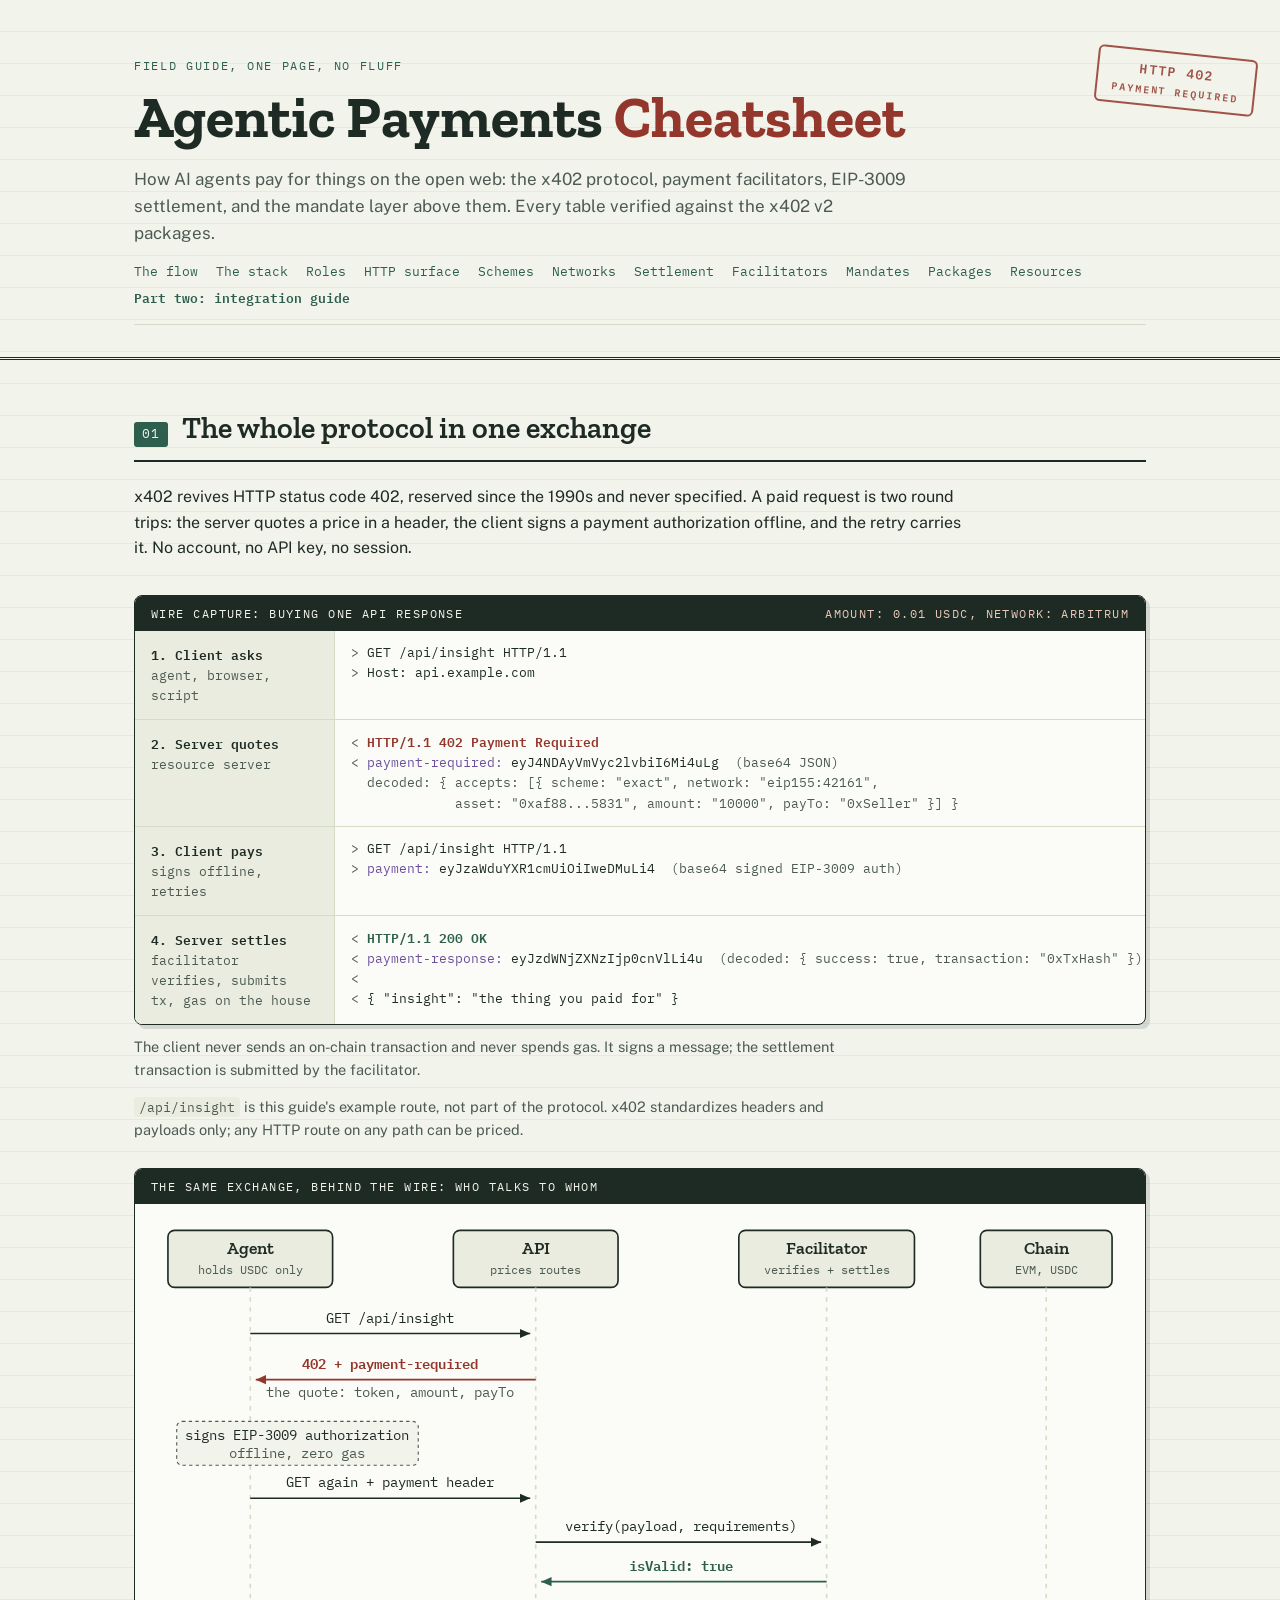
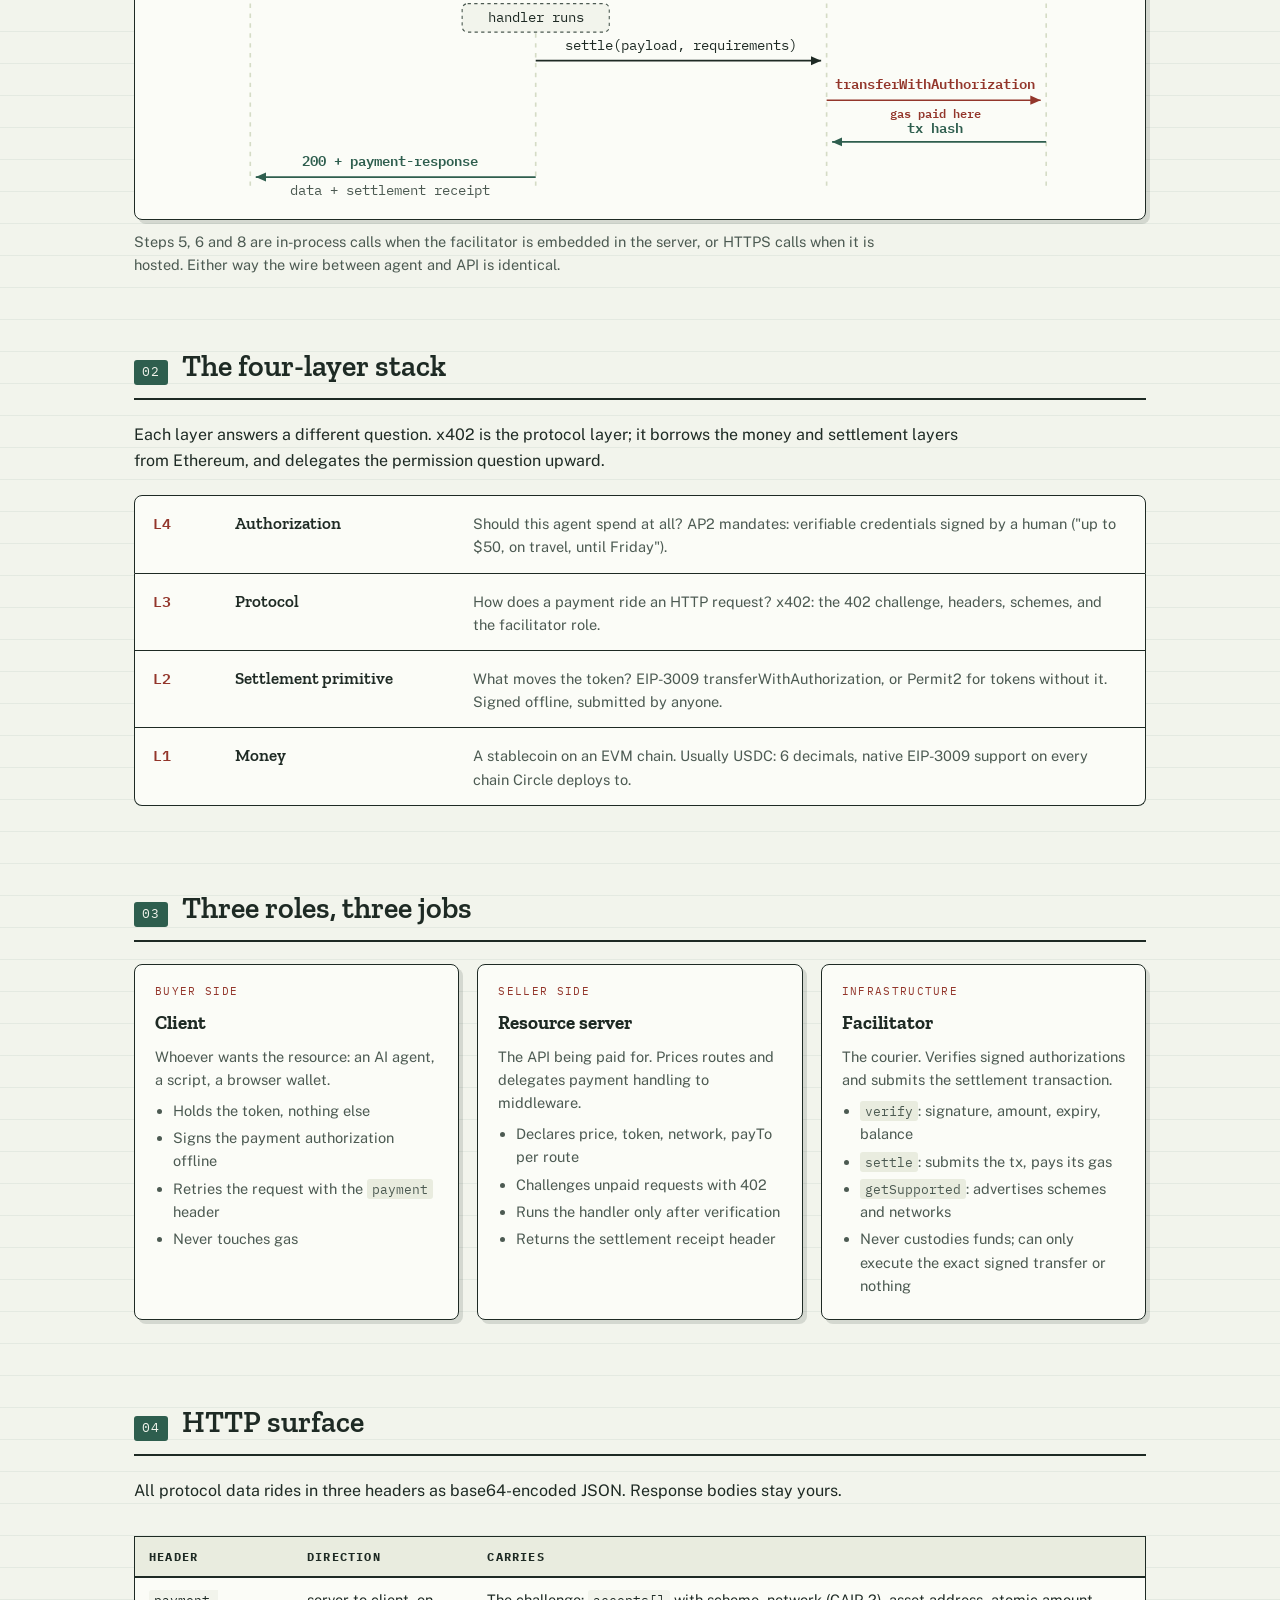
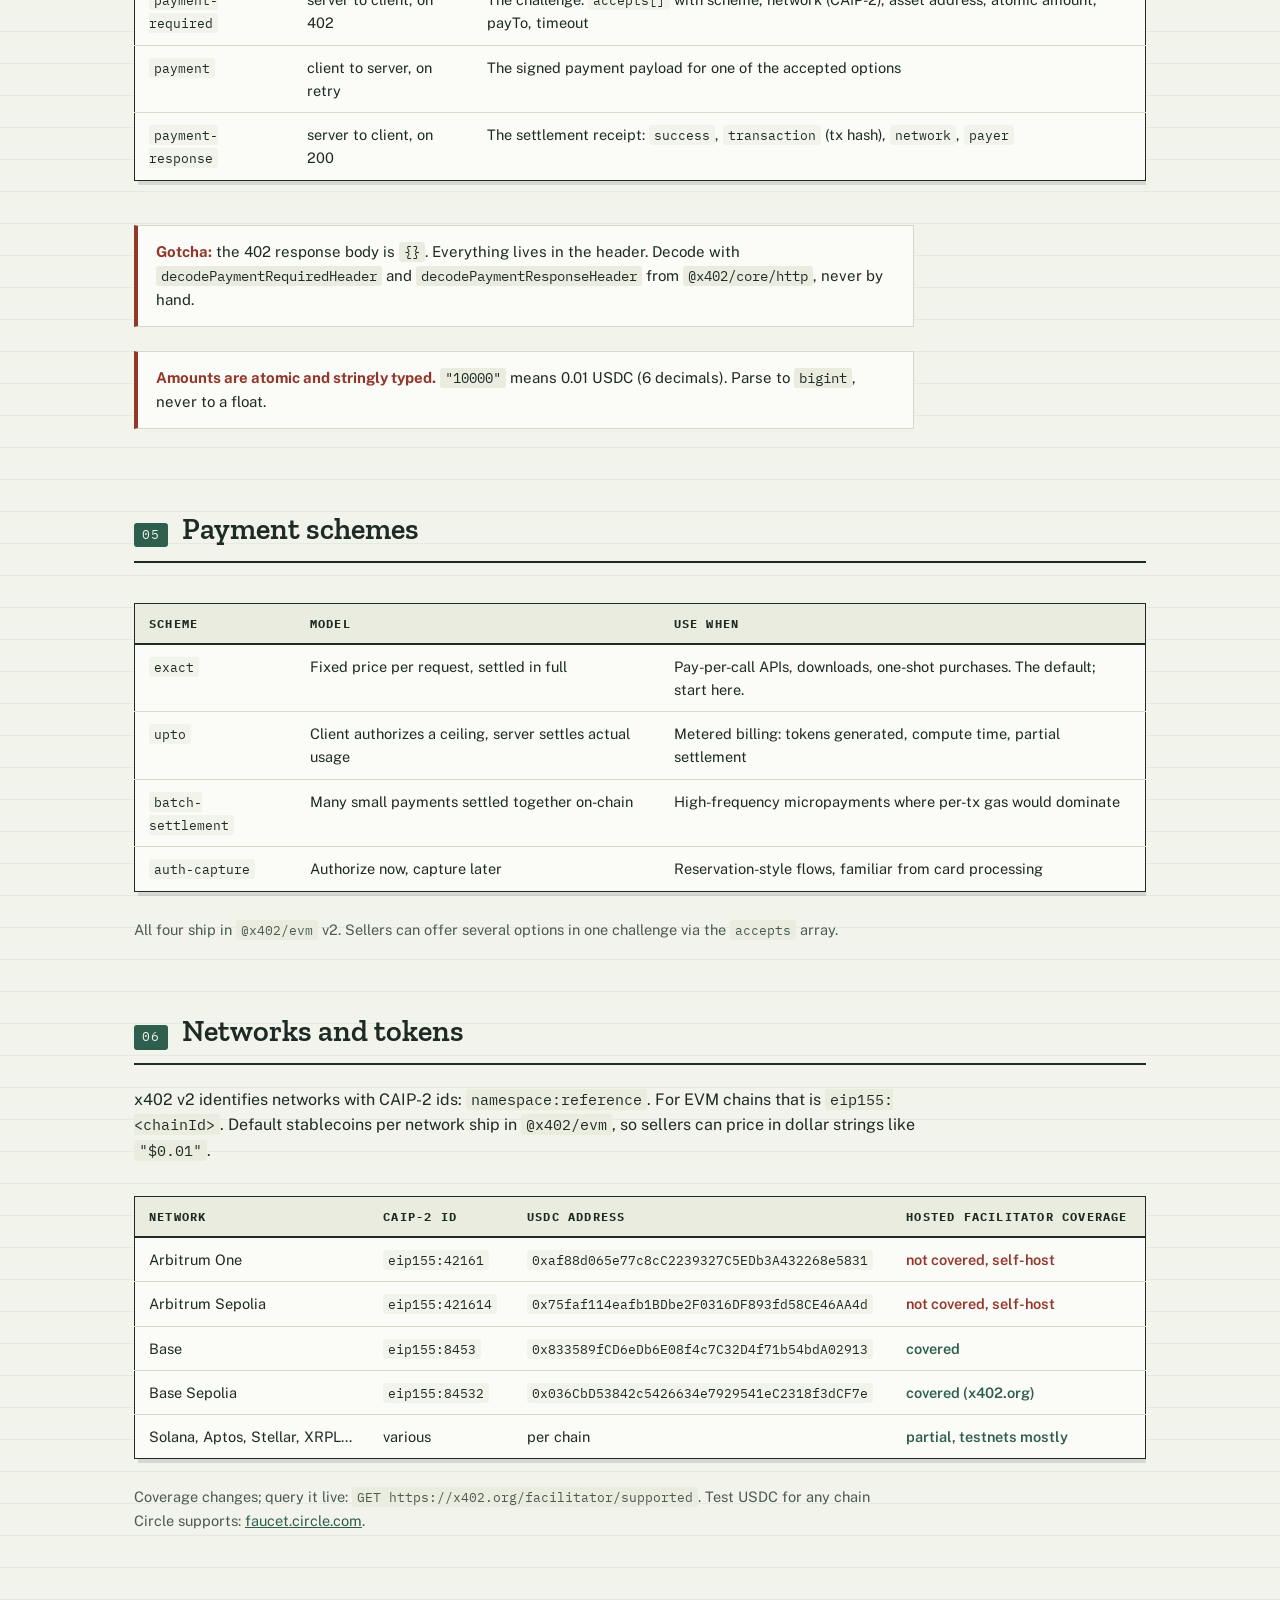
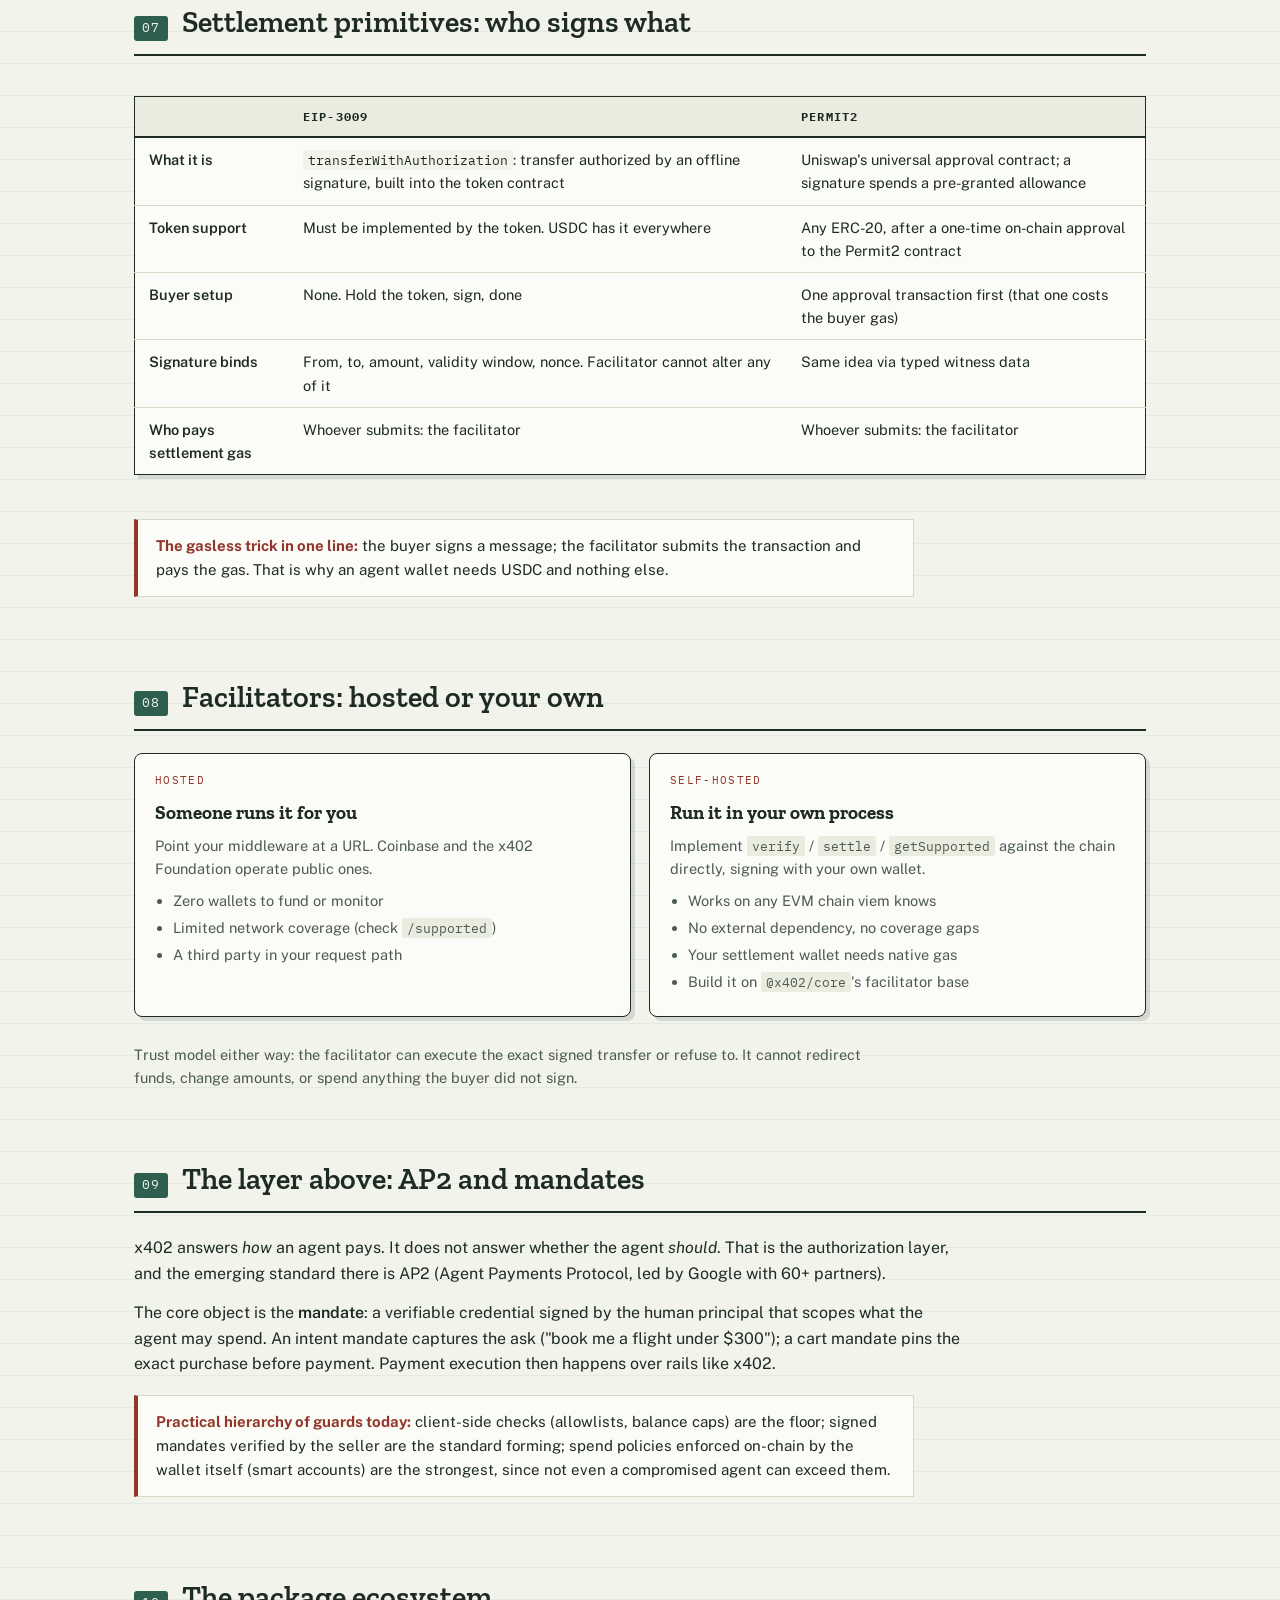
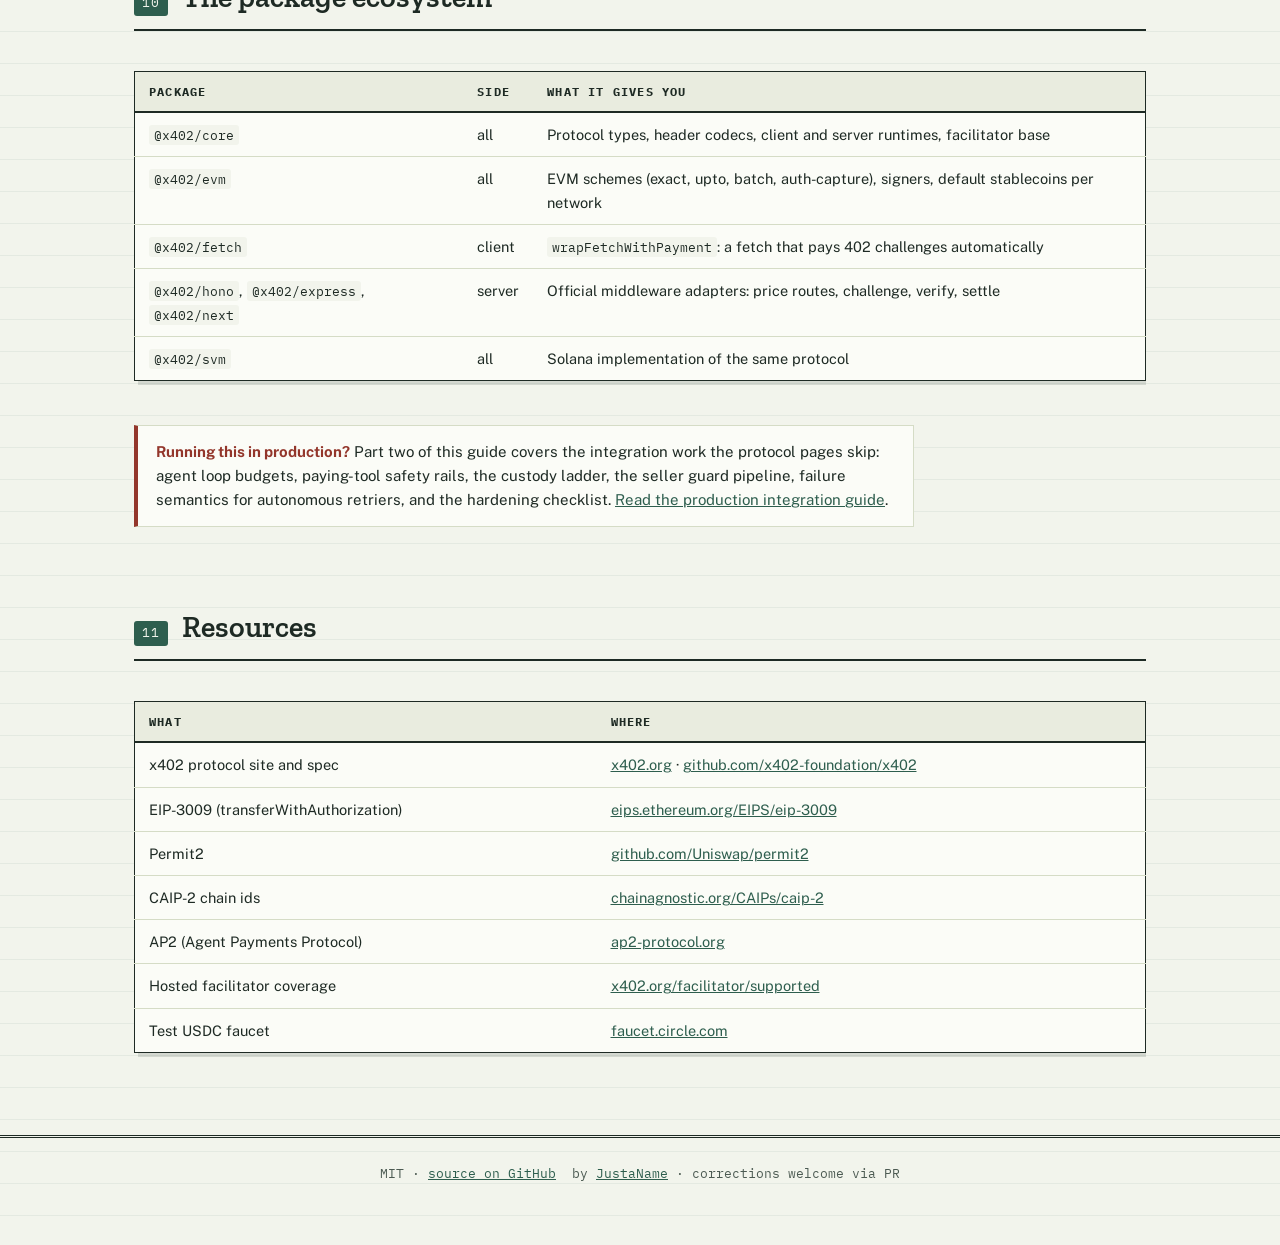
==== commit 4598bb7b: "chore: rehome the cheatsheet under the JustaName-id org Point every canonical, Open Graph, sitemap, " ====
--- a/index.html
+++ b/index.html
@@ -8,6 +8,37 @@
 <link rel="preconnect" href="https://fonts.googleapis.com">
 <link rel="preconnect" href="https://fonts.gstatic.com" crossorigin>
 <link href="https://fonts.googleapis.com/css2?family=Zilla+Slab:wght@500;600;700&family=Public+Sans:wght@400;500;600&family=IBM+Plex+Mono:wght@400;500;600&display=swap" rel="stylesheet">
+<link rel="canonical" href="https://justaname-id.github.io/agentic-payments-cheatsheet/">
+<meta name="robots" content="index, follow">
+<meta name="author" content="JustaName">
+<meta name="theme-color" content="#f2f4ec">
+<meta property="og:type" content="article">
+<meta property="og:site_name" content="Agentic Payments Cheatsheet">
+<meta property="og:title" content="Agentic Payments Cheatsheet: x402, facilitators, EIP-3009 and AP2">
+<meta property="og:description" content="A one-page field guide to the AI agent payment stack: the x402 protocol, payment facilitators, EIP-3009 and Permit2 settlement, CAIP-2 networks, and AP2 mandates.">
+<meta property="og:url" content="https://justaname-id.github.io/agentic-payments-cheatsheet/">
+<meta property="og:image" content="https://justaname-id.github.io/agentic-payments-cheatsheet/og-image.png">
+<meta property="og:image:width" content="1200">
+<meta property="og:image:height" content="630">
+<meta property="og:locale" content="en_US">
+<meta name="twitter:card" content="summary_large_image">
+<meta name="twitter:title" content="Agentic Payments Cheatsheet: x402, facilitators, EIP-3009 and AP2">
+<meta name="twitter:description" content="A one-page field guide to the AI agent payment stack: the x402 protocol, payment facilitators, EIP-3009 and Permit2 settlement, CAIP-2 networks, and AP2 mandates.">
+<meta name="twitter:image" content="https://justaname-id.github.io/agentic-payments-cheatsheet/og-image.png">
+<link rel="icon" href="favicon.svg" type="image/svg+xml">
+<script type="application/ld+json">
+{
+  "@context": "https://schema.org",
+  "@type": "TechArticle",
+  "headline": "Agentic Payments Cheatsheet: x402, facilitators, EIP-3009 and AP2",
+  "description": "A one-page field guide to the AI agent payment stack: the x402 protocol, payment facilitators, EIP-3009 and Permit2 settlement, CAIP-2 networks, and AP2 mandates.",
+  "author": { "@type": "Organization", "name": "JustaName", "url": "https://github.com/JustaName-id" },
+  "url": "https://justaname-id.github.io/agentic-payments-cheatsheet/",
+  "image": "https://justaname-id.github.io/agentic-payments-cheatsheet/og-image.png",
+  "license": "https://opensource.org/licenses/MIT",
+  "keywords": "x402, agentic payments, EIP-3009, USDC, facilitator, AP2, AI agents, Arbitrum"
+}
+</script>
 <link rel="stylesheet" href="style.css">
 </head>
 <body>
@@ -31,7 +62,6 @@
       <a href="#facilitators">Facilitators</a>
       <a href="#mandates">Mandates</a>
       <a href="#packages">Packages</a>
-      <a href="#snippets">Snippets</a>
       <a href="#resources">Resources</a>
       <a href="integration.html"><strong>Part two: integration guide</strong></a>
     </nav>
@@ -307,7 +337,7 @@
           <li>Works on any EVM chain viem knows</li>
           <li>No external dependency, no coverage gaps</li>
           <li>Your settlement wallet needs native gas</li>
-          <li>Prebuilt: <a href="https://www.npmjs.com/package/@mariano-aguero/x402-self-facilitator"><code>@mariano-aguero/x402-self-facilitator</code></a></li>
+          <li>Build it on <code>@x402/core</code>'s facilitator base</li>
         </ul>
       </div>
     </div>
@@ -335,54 +365,15 @@
         <tr><td><code>@x402/fetch</code></td><td>client</td><td><code>wrapFetchWithPayment</code>: a fetch that pays 402 challenges automatically</td></tr>
         <tr><td><code>@x402/hono</code>, <code>@x402/express</code>, <code>@x402/next</code></td><td>server</td><td>Official middleware adapters: price routes, challenge, verify, settle</td></tr>
         <tr><td><code>@x402/svm</code></td><td>all</td><td>Solana implementation of the same protocol</td></tr>
-        <tr><td><a href="https://www.npmjs.com/package/@mariano-aguero/x402-self-facilitator"><code>@mariano-aguero/x402-self-facilitator</code></a></td><td>server</td><td>In-process facilitator for any EVM chain; no external service, gasless buyers</td></tr>
-        <tr><td><a href="https://www.npmjs.com/package/@mariano-aguero/anthropic-x402-tools"><code>@mariano-aguero/anthropic-x402-tools</code></a></td><td>client</td><td>Paying <code>fetch_url</code> and <code>check_balance</code> tools for Claude agents (Anthropic SDK tool runner)</td></tr>
-      </tbody>
-    </table></div>
-  </div>
-</section>
-
-<section id="snippets">
-  <div class="wrap">
-    <div class="entry-head"><span class="no">11</span><h2>Minimum viable seller and buyer</h2></div>
-    <p><strong>Seller</strong>: a Hono route priced at one cent, settling on Arbitrum with a self-hosted facilitator.</p>
-    <pre class="snippet"><span class="kw">import</span> { paymentMiddlewareFromConfig } <span class="kw">from</span> <span class="st">"@x402/hono"</span>;
-<span class="kw">import</span> { ExactEvmScheme } <span class="kw">from</span> <span class="st">"@x402/evm/exact/server"</span>;
-<span class="kw">import</span> { createSelfFacilitator } <span class="kw">from</span> <span class="st">"@mariano-aguero/x402-self-facilitator"</span>;
-
-<span class="kw">const</span> facilitator = createSelfFacilitator({ chain: arbitrum, account: sellerAccount });
-
-app.use(<span class="st">"/api/insight"</span>, paymentMiddlewareFromConfig(
-  { <span class="st">"GET /api/insight"</span>: { accepts: {
-      scheme: <span class="st">"exact"</span>, network: <span class="st">"eip155:42161"</span>,
-      payTo: sellerAccount.address, price: <span class="st">"$0.01"</span> } } },
-  facilitator,
-  [{ network: <span class="st">"eip155:42161"</span>, server: <span class="kw">new</span> ExactEvmScheme() }],
-));</pre>
-    <p><strong>Buyer</strong>: a Claude agent whose fetch tool pays challenges from its own wallet.</p>
-    <pre class="snippet"><span class="kw">import</span> Anthropic <span class="kw">from</span> <span class="st">"@anthropic-ai/sdk"</span>;
-<span class="kw">import</span> { createX402Tools } <span class="kw">from</span> <span class="st">"@mariano-aguero/anthropic-x402-tools"</span>;
-
-<span class="kw">const</span> { tools, payments } = createX402Tools({
-  account: agentAccount,           <span class="cm">// holds USDC, never needs gas</span>
-  chain: arbitrum,
-  token: { address: <span class="st">"0xaf88d065e77c8cC2239327C5EDb3A432268e5831"</span> },
-  apiBase: <span class="st">"https://api.example.com"</span>,
-});
-
-<span class="kw">const</span> message = <span class="kw">await</span> <span class="kw">new</span> Anthropic().beta.messages.toolRunner({
-  model: <span class="st">"claude-opus-5"</span>, max_tokens: <span class="kw">16000</span>, tools,
-  messages: [{ role: <span class="st">"user"</span>, content: <span class="st">"Buy me one premium insight."</span> }],
-});
-<span class="cm">// payments[] now holds { url, amount, txHash } per settled payment</span></pre>
-    <p class="note">Both snippets are condensed from a runnable end-to-end kit: <a href="https://github.com/mariano-aguero/arbitrum-agent-payments">arbitrum-agent-payments</a> (one command, real testnet settlement).</p>
+      </tbody>
+    </table></div>
     <div class="callout"><b>Running this in production?</b> Part two of this guide covers the integration work the protocol pages skip: agent loop budgets, paying-tool safety rails, the custody ladder, the seller guard pipeline, failure semantics for autonomous retriers, and the hardening checklist. <a href="integration.html">Read the production integration guide</a>.</div>
   </div>
 </section>
 
 <section id="resources">
   <div class="wrap">
-    <div class="entry-head"><span class="no">12</span><h2>Resources</h2></div>
+    <div class="entry-head"><span class="no">11</span><h2>Resources</h2></div>
     <div class="table-scroll"><table>
       <thead><tr><th>What</th><th>Where</th></tr></thead>
       <tbody>
@@ -393,7 +384,6 @@
         <tr><td>AP2 (Agent Payments Protocol)</td><td><a href="https://ap2-protocol.org">ap2-protocol.org</a></td></tr>
         <tr><td>Hosted facilitator coverage</td><td><a href="https://x402.org/facilitator/supported">x402.org/facilitator/supported</a></td></tr>
         <tr><td>Test USDC faucet</td><td><a href="https://faucet.circle.com">faucet.circle.com</a></td></tr>
-        <tr><td>Runnable end-to-end example</td><td><a href="https://github.com/mariano-aguero/arbitrum-agent-payments">arbitrum-agent-payments</a></td></tr>
       </tbody>
     </table></div>
   </div>
@@ -401,8 +391,8 @@
 
 <footer>
   <div class="wrap" style="display:flex; justify-content:space-between; gap:16px; flex-wrap:wrap;">
-    <span>MIT · <a href="https://github.com/mariano-aguero/agentic-payments-cheatsheet">source on GitHub</a></span>
-    <span>by <a href="https://github.com/mariano-aguero">mariano-aguero</a> · corrections welcome via PR</span>
+    <span>MIT · <a href="https://github.com/JustaName-id/agentic-payments-cheatsheet">source on GitHub</a></span>
+    <span>by <a href="https://github.com/JustaName-id">JustaName</a> · corrections welcome via PR</span>
   </div>
 </footer>
 
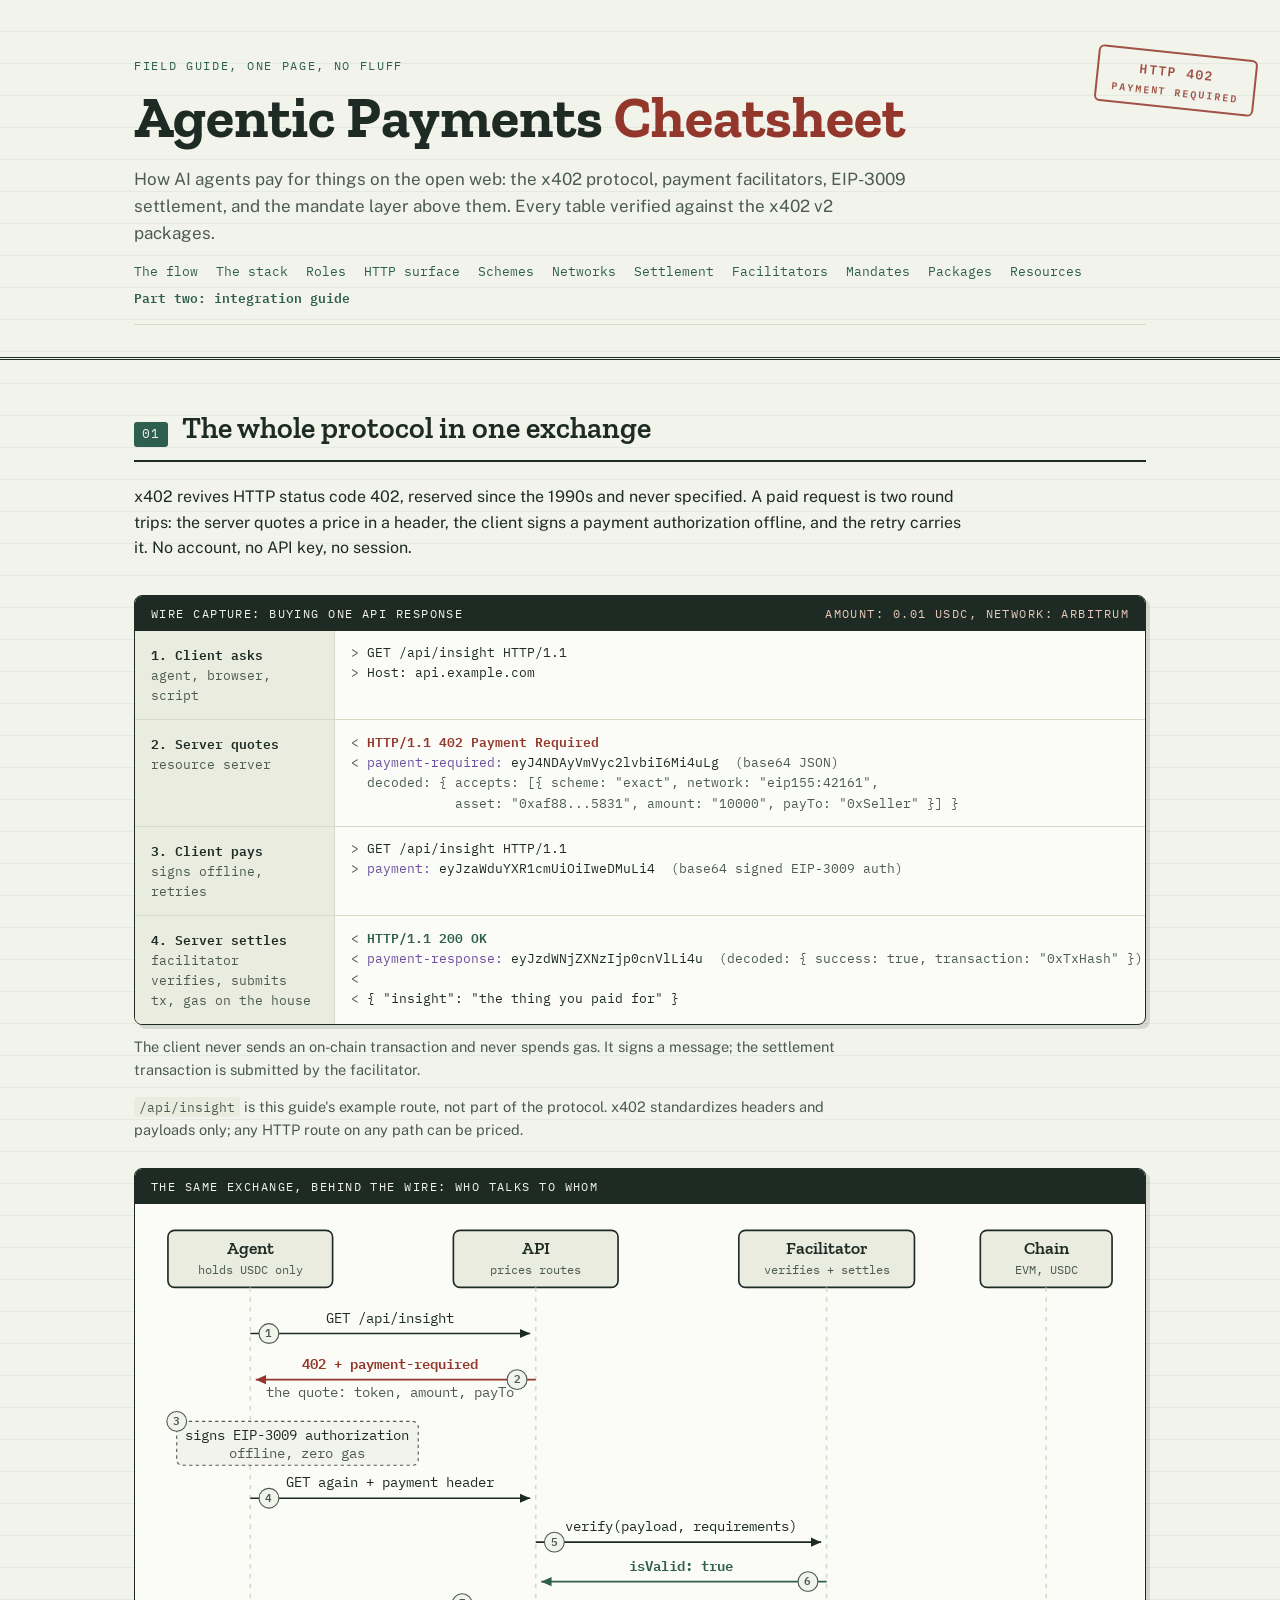
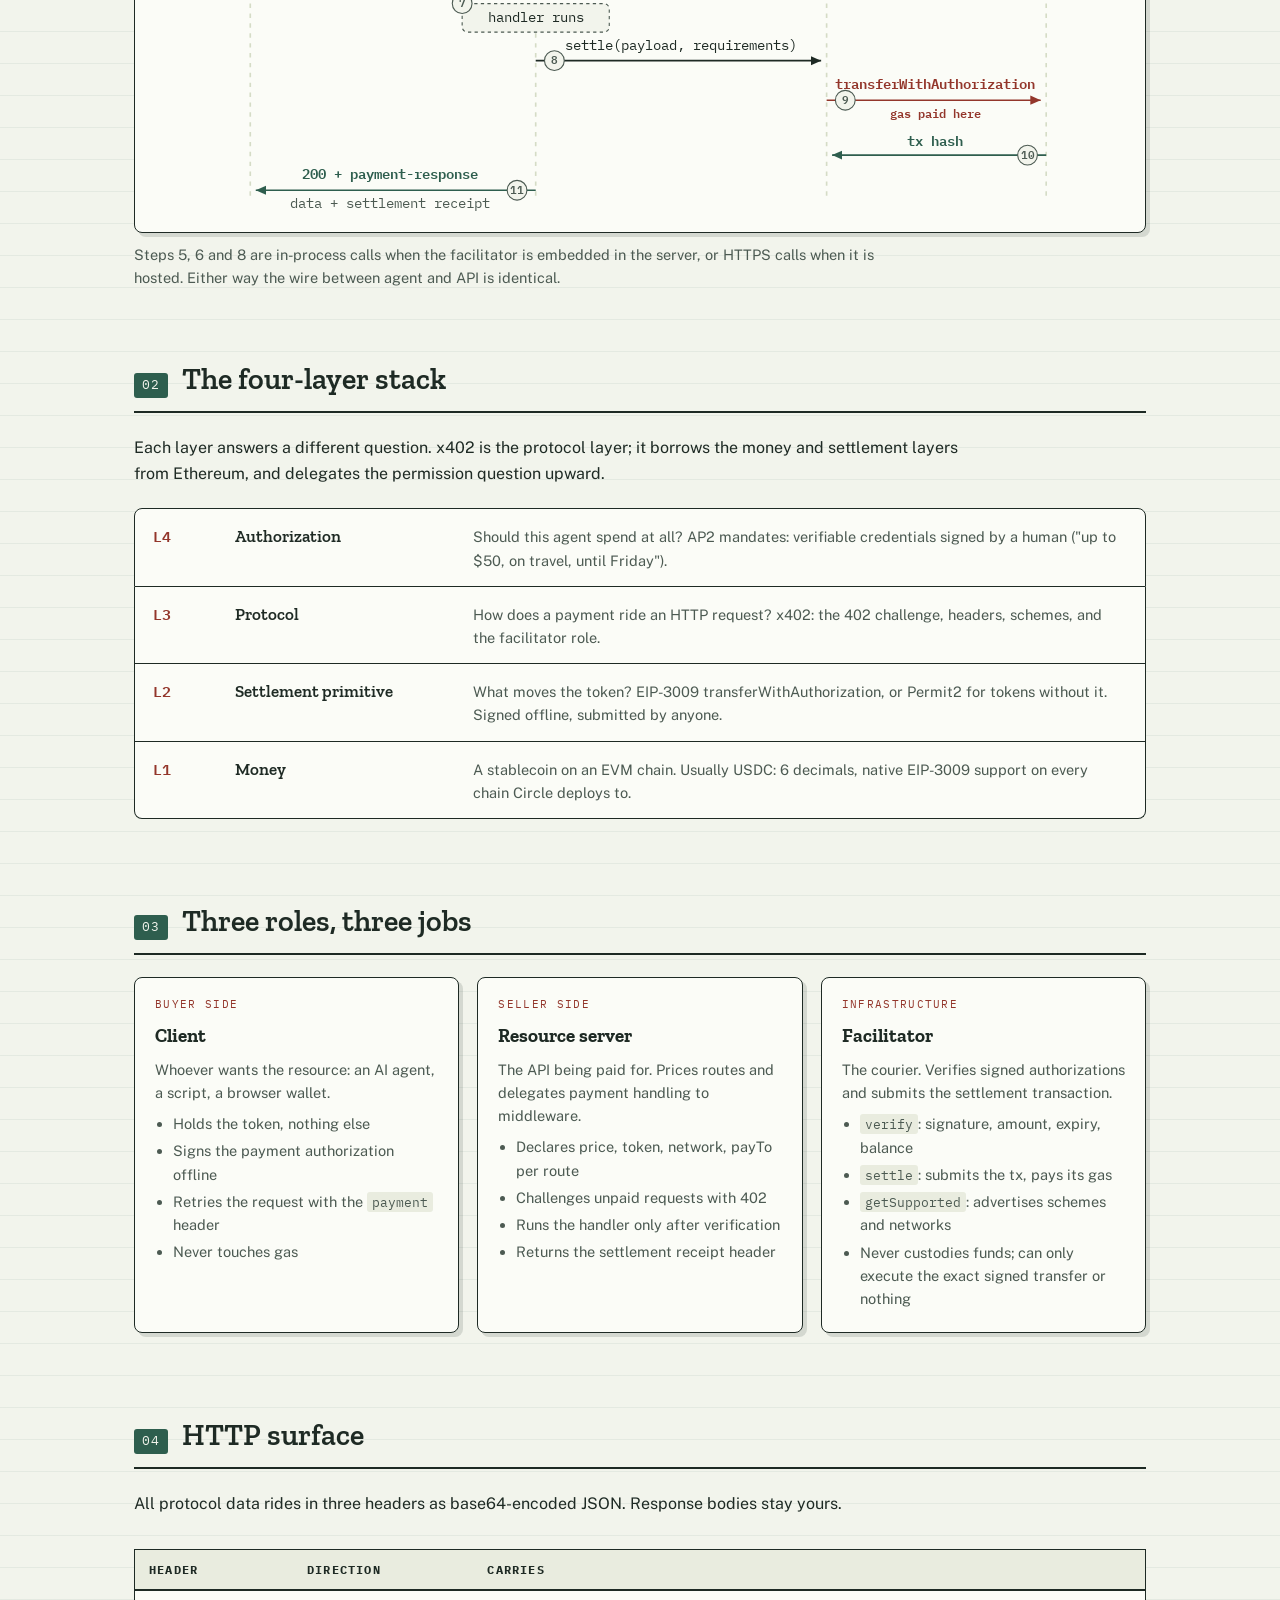
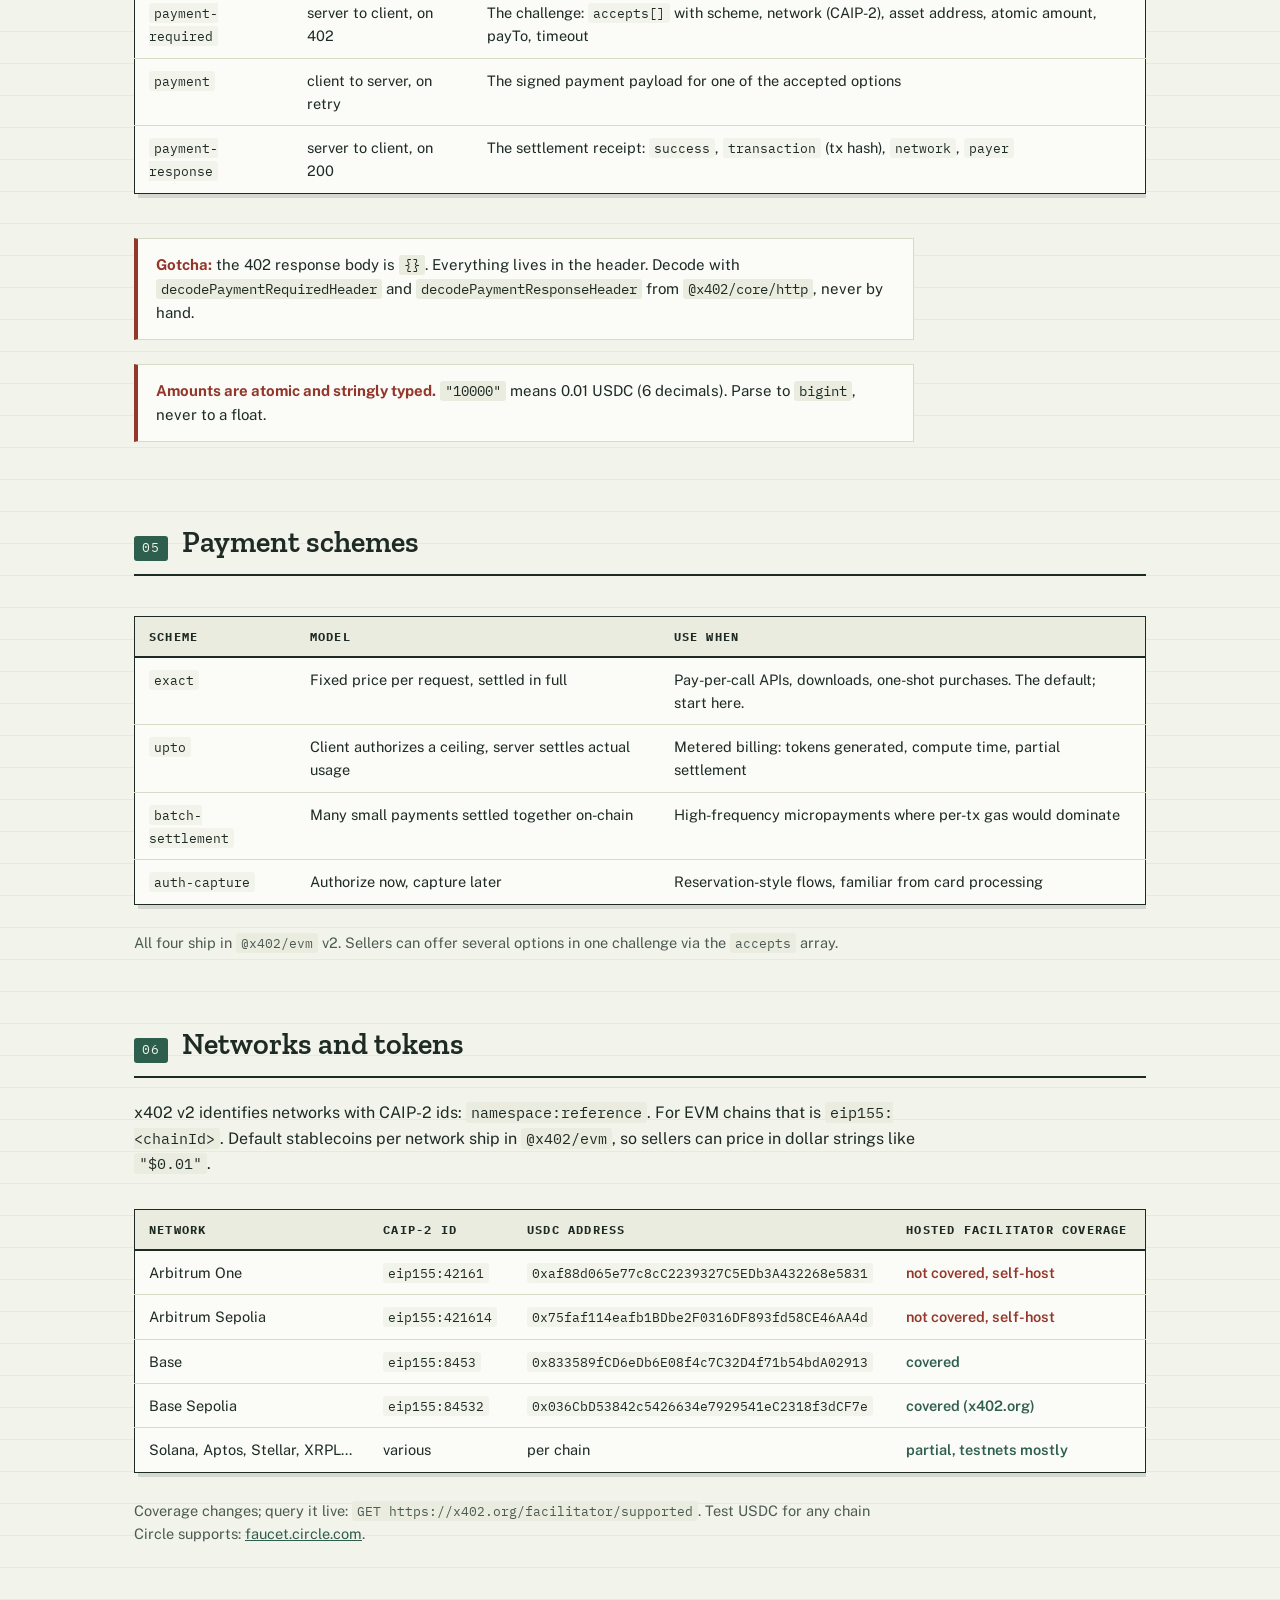
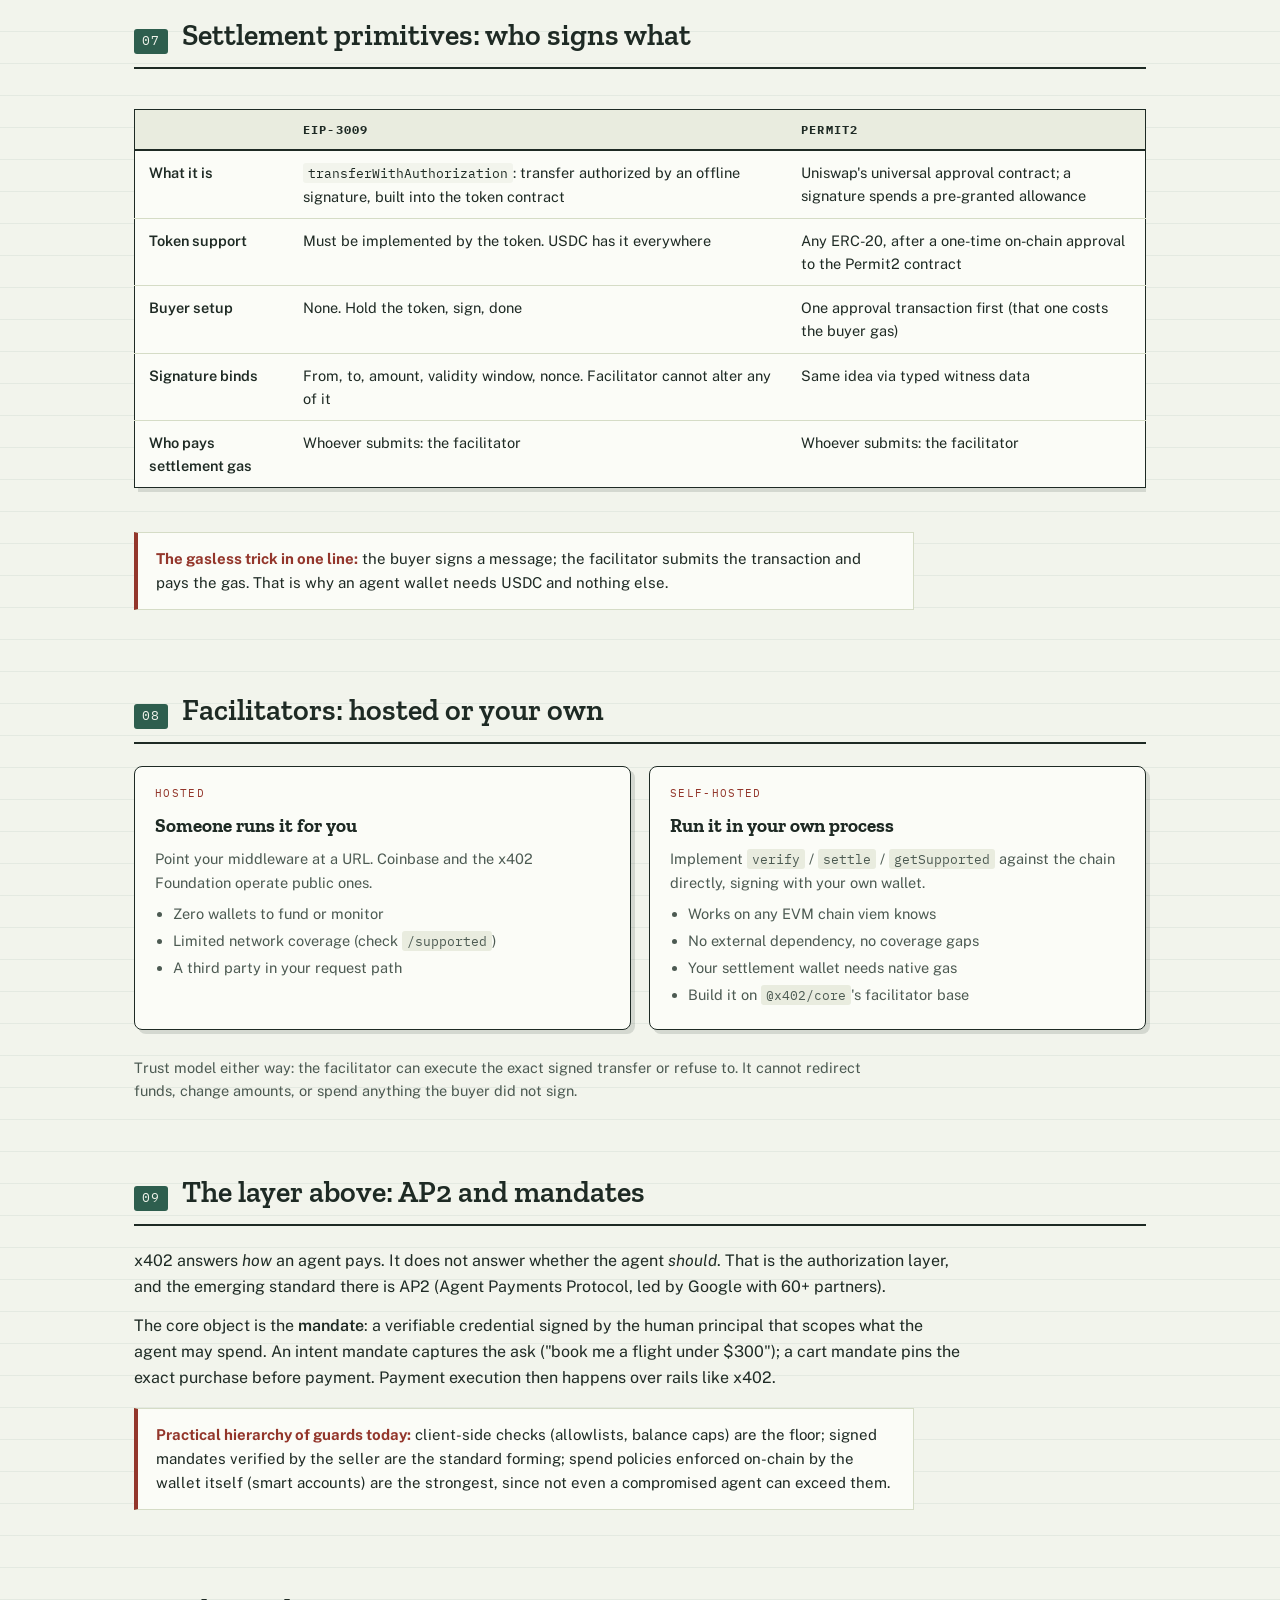
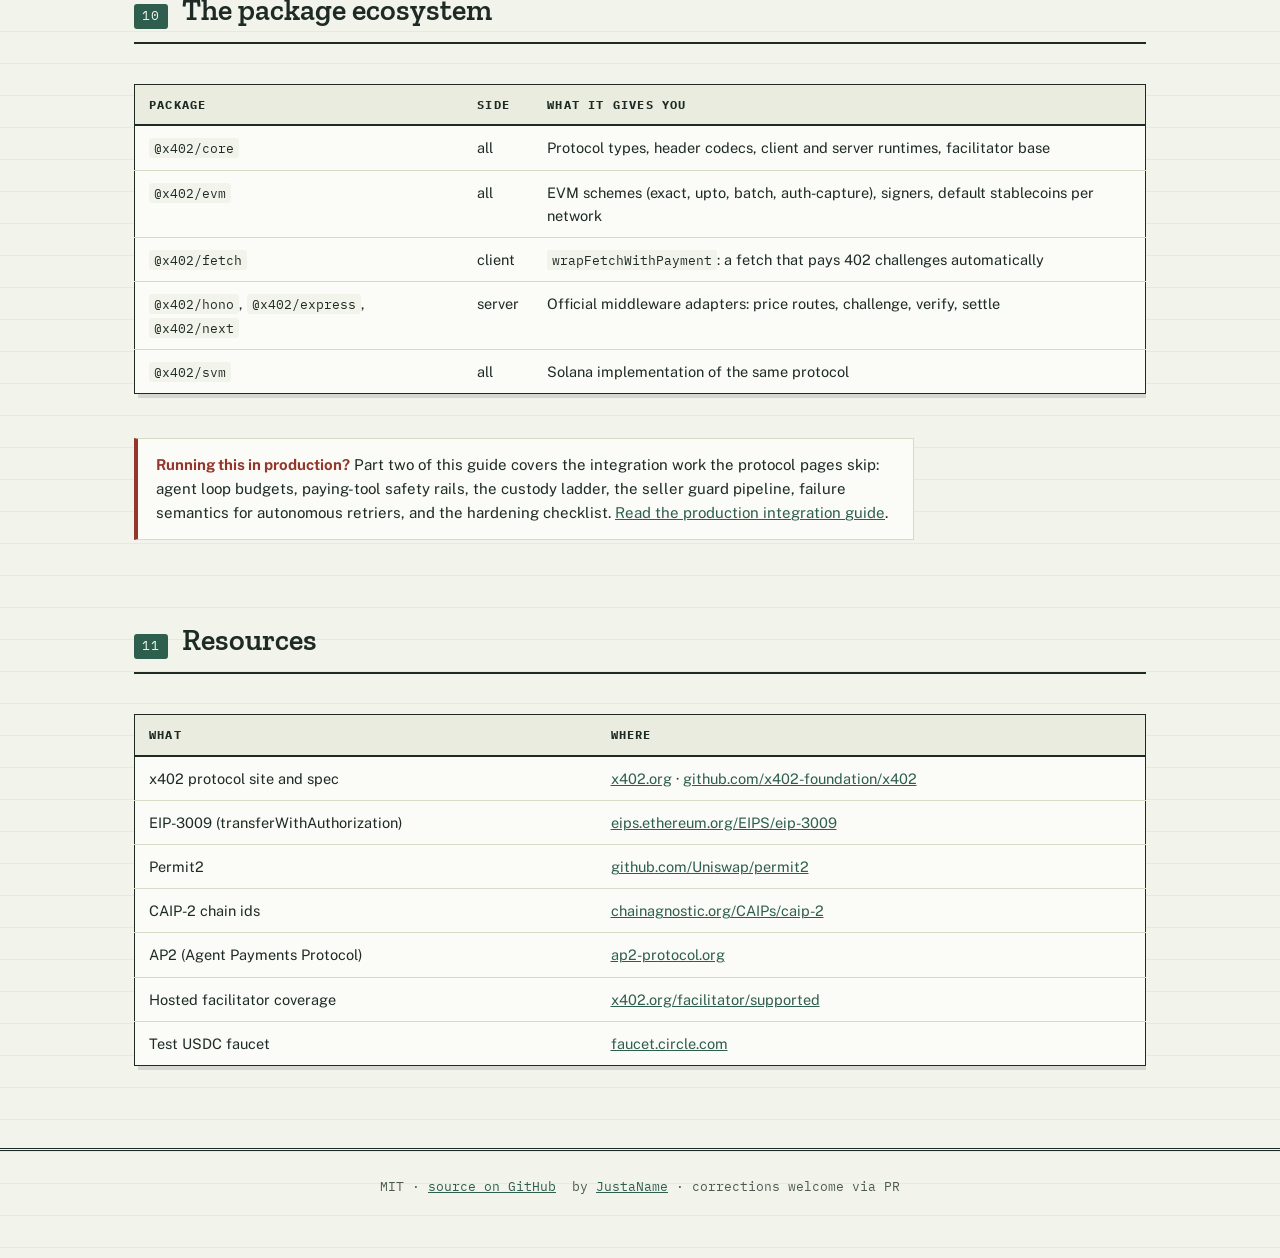
==== commit c94bd827: "feat: number the steps in the sequence diagram The note below the diagram refers to "steps 5, 6 and " ====
--- a/index.html
+++ b/index.html
@@ -106,7 +106,7 @@
 
     <div class="diagram">
       <div class="sq-title">the same exchange, behind the wire: who talks to whom</div>
-      <svg viewBox="0 0 920 560" role="img" aria-labelledby="sq-t sq-d">
+      <svg viewBox="0 0 920 572" role="img" aria-labelledby="sq-t sq-d">
         <title id="sq-t">Sequence diagram of one x402 payment</title>
         <desc id="sq-d">The agent requests, the API answers 402 with a quote, the agent signs an EIP-3009 authorization offline and retries, the API asks the facilitator to verify, runs its handler, then the facilitator settles on chain paying the gas, and the API returns 200 with the receipt.</desc>
         <defs>
@@ -135,58 +135,80 @@
         </g>
 
         <!-- lifelines -->
-        <line class="sq-life" x1="105" y1="76" x2="105" y2="530"></line>
-        <line class="sq-life" x1="365" y1="76" x2="365" y2="530"></line>
-        <line class="sq-life" x1="630" y1="76" x2="630" y2="530"></line>
-        <line class="sq-life" x1="830" y1="76" x2="830" y2="530"></line>
+        <line class="sq-life" x1="105" y1="76" x2="105" y2="542"></line>
+        <line class="sq-life" x1="365" y1="76" x2="365" y2="542"></line>
+        <line class="sq-life" x1="630" y1="76" x2="630" y2="542"></line>
+        <line class="sq-life" x1="830" y1="76" x2="830" y2="542"></line>
 
         <!-- 1 request -->
         <line class="sq-arrow" x1="105" y1="118" x2="360" y2="118" marker-end="url(#ah)"></line>
         <text class="sq-msg" x="232" y="108" text-anchor="middle">GET /api/insight</text>
+        <circle class="sq-num-box" cx="122" cy="118" r="9"></circle>
+        <text class="sq-num" x="122" y="118" text-anchor="middle" dy=".32em">1</text>
 
         <!-- 2 quote -->
         <line class="sq-arrow pay" x1="365" y1="160" x2="110" y2="160" marker-end="url(#ah)"></line>
         <text class="sq-msg pay" x="232" y="150" text-anchor="middle">402 + payment-required</text>
         <text class="sq-msg dim" x="232" y="176" text-anchor="middle">the quote: token, amount, payTo</text>
+        <circle class="sq-num-box" cx="348" cy="160" r="9"></circle>
+        <text class="sq-num" x="348" y="160" text-anchor="middle" dy=".32em">2</text>
 
         <!-- 3 offline signature (self note) -->
         <rect class="sq-note-box" x="38" y="198" width="220" height="40" rx="5"></rect>
         <text class="sq-msg" x="148" y="215" text-anchor="middle">signs EIP-3009 authorization</text>
         <text class="sq-msg dim" x="148" y="231" text-anchor="middle">offline, zero gas</text>
+        <circle class="sq-num-box" cx="38" cy="198" r="9"></circle>
+        <text class="sq-num" x="38" y="198" text-anchor="middle" dy=".32em">3</text>
 
         <!-- 4 retry -->
         <line class="sq-arrow" x1="105" y1="268" x2="360" y2="268" marker-end="url(#ah)"></line>
         <text class="sq-msg" x="232" y="258" text-anchor="middle">GET again + payment header</text>
+        <circle class="sq-num-box" cx="122" cy="268" r="9"></circle>
+        <text class="sq-num" x="122" y="268" text-anchor="middle" dy=".32em">4</text>
 
         <!-- 5 verify -->
         <line class="sq-arrow" x1="365" y1="308" x2="625" y2="308" marker-end="url(#ah)"></line>
         <text class="sq-msg" x="497" y="298" text-anchor="middle">verify(payload, requirements)</text>
+        <circle class="sq-num-box" cx="382" cy="308" r="9"></circle>
+        <text class="sq-num" x="382" y="308" text-anchor="middle" dy=".32em">5</text>
 
         <!-- 6 valid -->
         <line class="sq-arrow ok" x1="630" y1="344" x2="370" y2="344" marker-end="url(#ah)"></line>
         <text class="sq-msg ok" x="497" y="334" text-anchor="middle">isValid: true</text>
+        <circle class="sq-num-box" cx="613" cy="344" r="9"></circle>
+        <text class="sq-num" x="613" y="344" text-anchor="middle" dy=".32em">6</text>
 
         <!-- 7 handler (self note) -->
         <rect class="sq-note-box" x="298" y="364" width="134" height="26" rx="5"></rect>
         <text class="sq-msg" x="365" y="381" text-anchor="middle">handler runs</text>
+        <circle class="sq-num-box" cx="298" cy="364" r="9"></circle>
+        <text class="sq-num" x="298" y="364" text-anchor="middle" dy=".32em">7</text>
 
         <!-- 8 settle -->
         <line class="sq-arrow" x1="365" y1="416" x2="625" y2="416" marker-end="url(#ah)"></line>
         <text class="sq-msg" x="497" y="406" text-anchor="middle">settle(payload, requirements)</text>
+        <circle class="sq-num-box" cx="382" cy="416" r="9"></circle>
+        <text class="sq-num" x="382" y="416" text-anchor="middle" dy=".32em">8</text>
 
         <!-- 9 on-chain tx -->
         <line class="sq-arrow pay" x1="630" y1="452" x2="825" y2="452" marker-end="url(#ah)"></line>
         <text class="sq-msg pay" x="729" y="442" text-anchor="middle">transferWithAuthorization</text>
         <text class="sq-gas" x="729" y="468" text-anchor="middle">gas paid here</text>
+        <circle class="sq-num-box" cx="647" cy="452" r="9"></circle>
+        <text class="sq-num" x="647" y="452" text-anchor="middle" dy=".32em">9</text>
 
         <!-- 10 tx hash back -->
-        <line class="sq-arrow ok" x1="830" y1="490" x2="635" y2="490" marker-end="url(#ah)"></line>
-        <text class="sq-msg ok" x="729" y="482" text-anchor="middle">tx hash</text>
+        <line class="sq-arrow ok" x1="830" y1="502" x2="635" y2="502" marker-end="url(#ah)"></line>
+        <text class="sq-msg ok" x="729" y="494" text-anchor="middle">tx hash</text>
+        <circle class="sq-num-box" cx="813" cy="502" r="9"></circle>
+        <text class="sq-num" x="813" y="502" text-anchor="middle" dy=".32em">10</text>
 
         <!-- 11 receipt -->
-        <line class="sq-arrow ok" x1="365" y1="522" x2="110" y2="522" marker-end="url(#ah)"></line>
-        <text class="sq-msg ok" x="232" y="512" text-anchor="middle">200 + payment-response</text>
-        <text class="sq-msg dim" x="232" y="538" text-anchor="middle">data + settlement receipt</text>
+        <line class="sq-arrow ok" x1="365" y1="534" x2="110" y2="534" marker-end="url(#ah)"></line>
+        <text class="sq-msg ok" x="232" y="524" text-anchor="middle">200 + payment-response</text>
+        <text class="sq-msg dim" x="232" y="550" text-anchor="middle">data + settlement receipt</text>
+        <circle class="sq-num-box" cx="348" cy="534" r="9"></circle>
+        <text class="sq-num" x="348" y="534" text-anchor="middle" dy=".32em">11</text>
       </svg>
     </div>
     <p class="note">Steps 5, 6 and 8 are in-process calls when the facilitator is embedded in the server, or HTTPS calls when it is hosted. Either way the wire between agent and API is identical.</p>
--- a/style.css
+++ b/style.css
@@ -303,6 +303,8 @@
   .sq-msg.dim { fill: var(--ink-soft); }
   .sq-note-box { fill: var(--paper); stroke: var(--ink-soft); stroke-width: 1; stroke-dasharray: 3 3; }
   .sq-gas { font-family: var(--mono); font-size: 11px; fill: var(--oxblood); font-weight: 600; }
+  .sq-num-box { fill: var(--paper); stroke: var(--ink-soft); stroke-width: 1; }
+  .sq-num { font-family: var(--mono); font-size: 10px; font-weight: 600; fill: var(--ink-soft); }
 
   footer {
     border-top: 3px double var(--ink);
